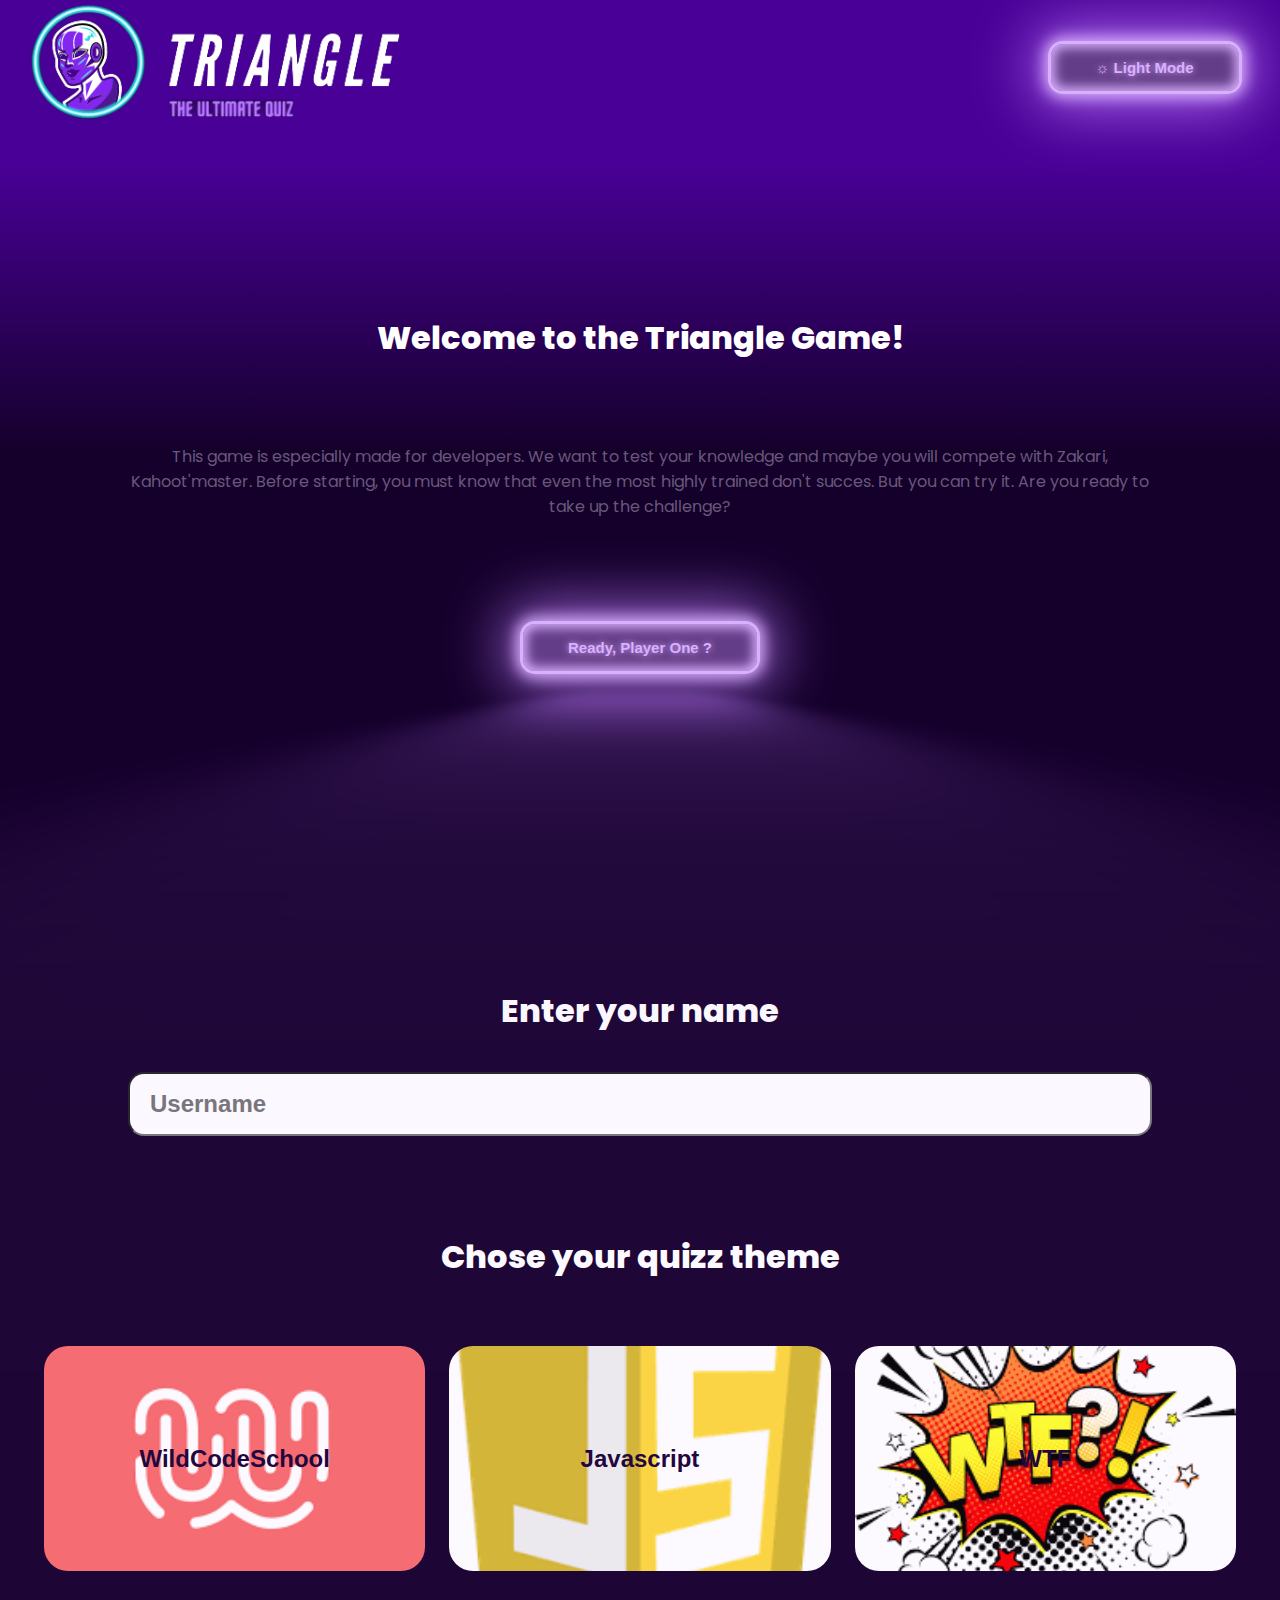
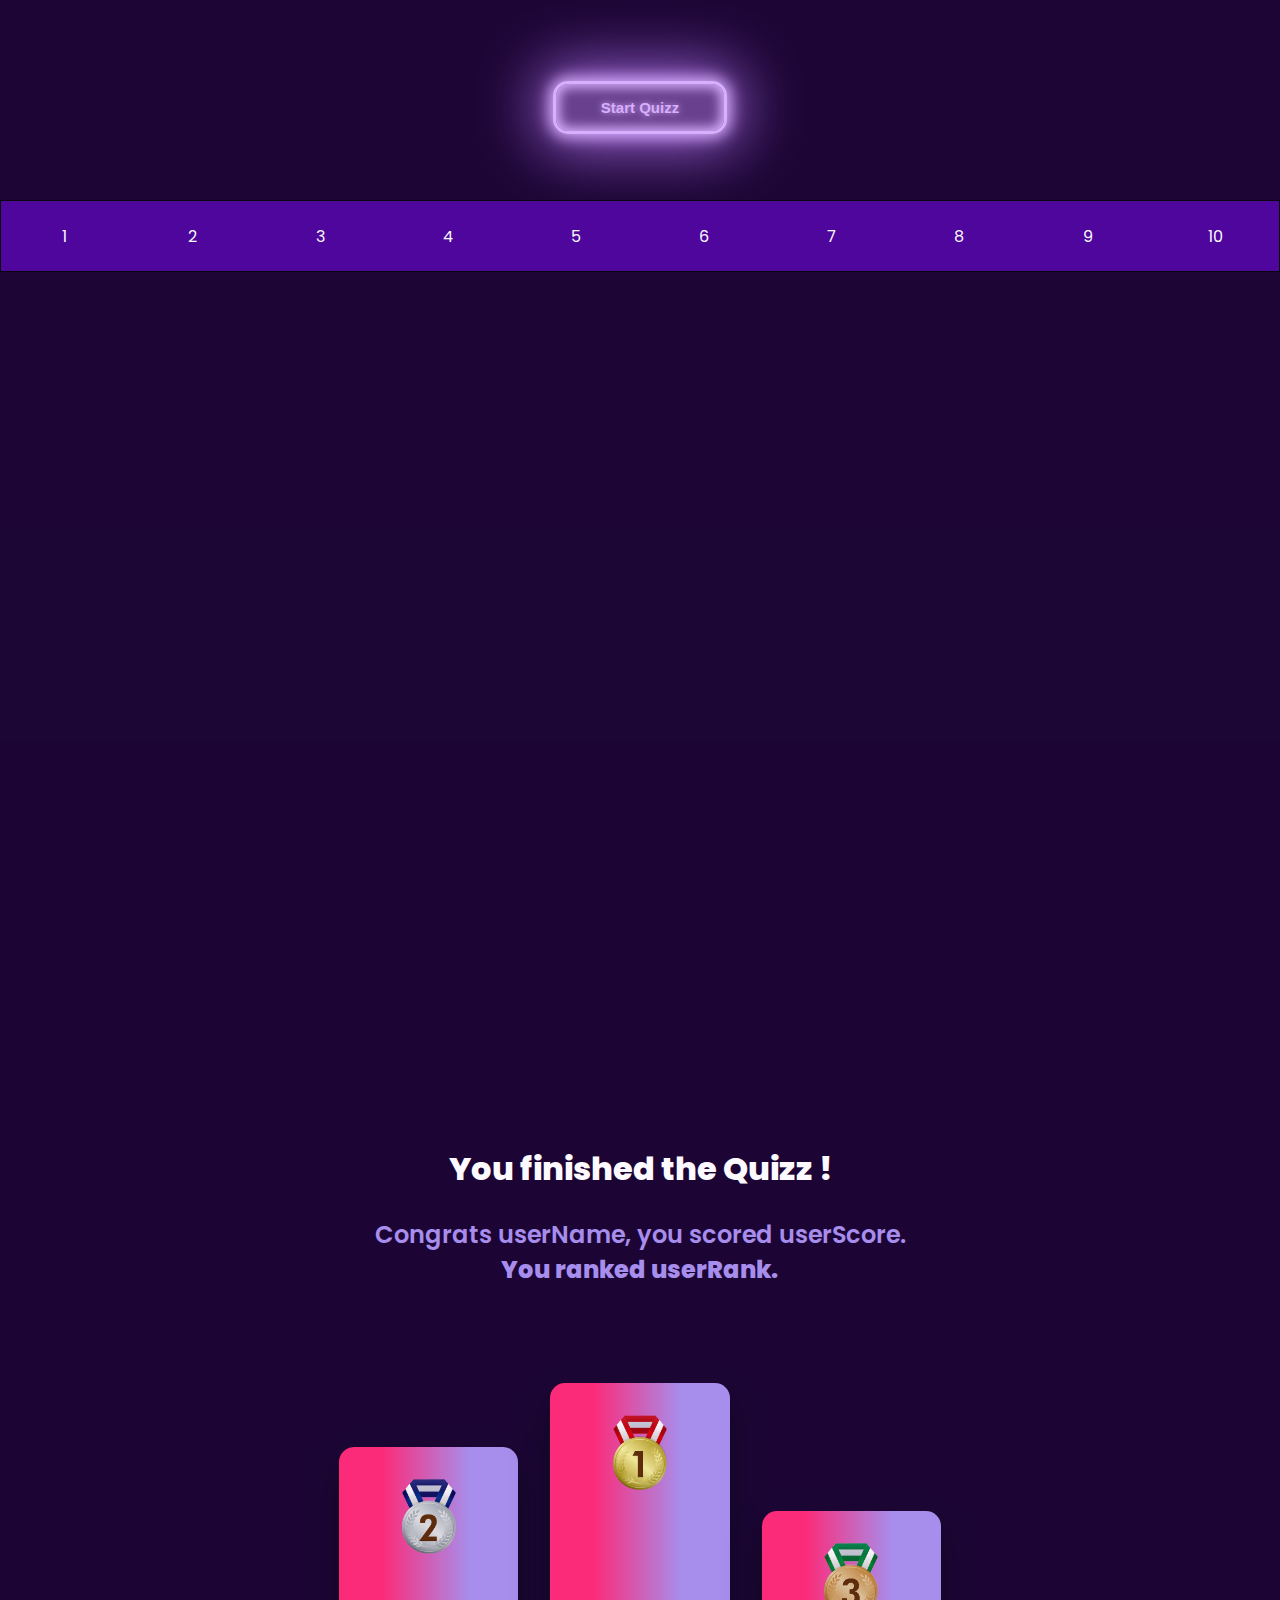
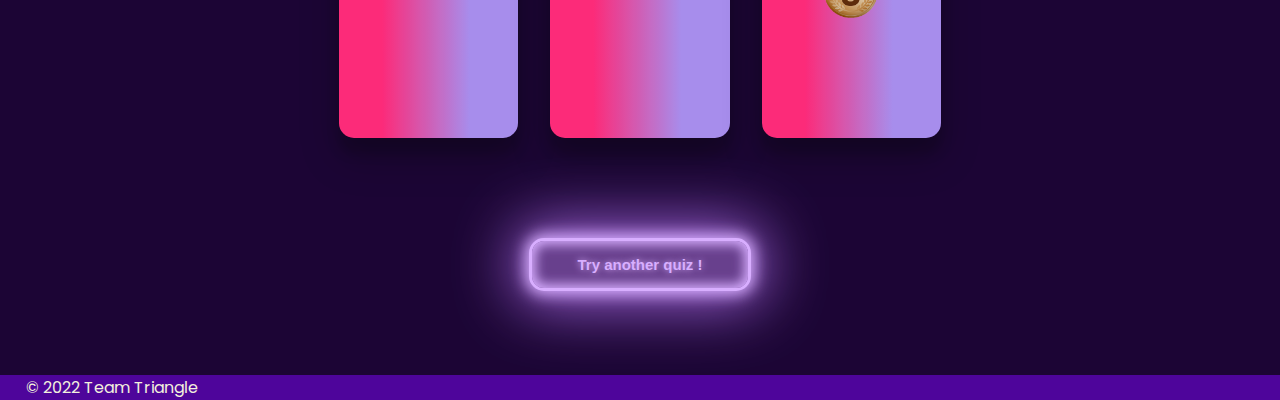
==== index.html @ a8088946 "Merge branch 'main' into PaulS" ====
<!DOCTYPE html>
<html lang="fr">

  <head>
    <meta charset="UTF-8" />
    <meta http-equiv="X-UA-Compatible" content="IE=edge" />
    <meta name="viewport" content="width=device-width, initial-scale=1.0" />
    <title>WCS Quiz</title>
    <link rel="stylesheet" href="styles.css" />
    <link rel="preconnect" href="https://fonts.googleapis.com" />
    <link rel="preconnect" href="https://fonts.gstatic.com" crossorigin />
    <link
      href="https://fonts.googleapis.com/css2?family=Poppins:ital,wght@0,100;0,200;0,300;0,400;0,500;0,600;0,700;0,800;0,900;1,100;1,200;1,300;1,400;1,500;1,600;1,700;1,800;1,900&display=swap"
      rel="stylesheet"
    />
  </head>

  <body>
    <div class="mainPage">
        <div class="homeFlexContainer">
            <nav> 
                <div id="logo">
                    <img src="assets/logo-triangle-mini.png" id="logoSmall" alt="logo"/>
                    <img src="assets/logo-triangle.png" id="logoBig" alt="logo"/>
                </div>
                <button class="neonButton" onclick="themeSwitch()">☼ Light Mode</button>
                  <!-- ☾ Dark Mode -->
                 <!-- <ul>
                     <li>☾</li>
                     <li>☼</li>
                 </ul> -->
            </nav>
            <div id="welcome">
                <h1>Welcome to the Triangle Game!</h1>
                <p>This game is especially made for developers. We want to test your knowledge and maybe you will compete with Zakari, Kahoot'master. Before starting, you must know that even the most highly trained don't succes. But you can try it. Are you ready to take up the challenge?</p>
                <button class="neonButton" id="btnGlow" onclick="slideUp('.namePage')"> <span class="text">Ready, Player One ?</span>
                </button>
                <!-- <a href="#namePage" class="primary-button">Yes, I am ready</a> -->
                <!-- <button></button> -->
            </div>
        </div>
    </div>
    
      <div class="namePage hid-box" id="namePage">

          <div class="nameFlexContainer">
            <form name="myForm" action="/script.js" method="post">
                <label for="username" >Enter your name </label> <br>
                <input name="name" id="username" placeholder="Username"> <br>
            </form>
            <div>
              <h1>Chose your quizz theme</h1>
              <div class="selectQuizz">
                  <button class="quizzTheme firstQuizz">WildCodeSchool</button>
                  <button class="quizzTheme secondQuizz">Javascript</button>
                  <button class="quizzTheme thirdQuizz">WTF</button>
              </div>
            </div>
            <button class="neonButton launchQuizz" type="submit" onclick="startGame()">Start Quizz</button>
        </div>
    </div>

    <div class="quizPage hid-box">
        <div class="quizFlexContainer">
            <ul class="questionTokens">
                <li id="question1">1</li>
                <li id="question2">2</li>
                <li id="question3">3</li>
                <li id="question4">4</li>
                <li id="question5">5</li>
                <li id="question6">6</li>
                <li id="question7">7</li>
                <li id="question8">8</li>
                <li id="question9">9</li>
                <li id="question10">10</li>
            </ul>
            <div class="testContainer">
              <div class="quizz"></div>
              <!-- <button class="neonButton" id="displayResults" type="submit" onclick="slideUp('.resultsPage')">See Results</button> -->
            </div>
          </div>
    </div>

    <div class="resultsPage hid-box">
      <h1>You finished the Quizz !</h1>
      <p id="congrats">Congrats userName, you scored userScore.</p>
      <p id = "rank">You ranked userRank.</p>
      <div class="resultsFlexContainer">
        
        
        <article class="firstUser">
          <img
            class="avatar"
            src="./assets/goldenMedal.png"
            alt="Golden Medal"
          />
        <div>
          
          <p id="firstUserName"></p>
          <p id="firstUserScore"></p>
        </div>
        </article>

        <article class="secondUser">
          <img
            class="avatar"
            src="./assets/silverMedal.png"
            alt="Silver Medal"
          />
          <div>
          <p id="secondUserName"></p>
          <p id="secondUserScore"></p>
        </div>
        </article>

        <article class="thirdUser">
          <img
            class="avatar"
            src="./assets/bronzeMedal.png"
            alt="Bronze Medal"
          />
        <div>
          <p id="thirdUserName"></p>
          <p id="thirdUserScore"></p>
        </div>
        </article>
      </div>
      <button class="neonButton" id="quizzReturn" type="submit" onClick="window.location.reload()">Try another quiz !</button>
      <!-- <a href="#namePage" 
      type="button"
      class="neonButton">
      "Try another quiz !"</a> -->
      <footer id="footer">
        <p>© 2022 Team Triangle</p>
      </footer> 
    </div>

    

    <script src="script.js"></script>
  </body>
</html>
---- styles.css ----
/* Mini CSS Reset */
* {
    margin: 0;
    padding: 0;
    box-sizing: border-box;
  }

:root {
  /* Brand Colors */
  --primary-color:#FF2773;
  --primary-light: #FF4D95;
  --secondary-color: #2B1E70;
  --secondary-light: #252D9B;

  /* Text Colors */
  --text-primary: #190134;
  --text-secondary: #685879;
  --text-tertiary: #B3ABBC;
  --text-light: #FFFFFF;
  --text-link: #252D9B;

  /* UI Colors */
  --info: #2B1E70;
  --success: #5CC689;
  --warning: #EE7D52;
  --error: #FF2773;

  /* Background Colors*/
  --primary-background:#15002c;
  --secondary-background: #490097;
  /* --dark-background:#2B1E70; */
  /* --light-primary-background:;
  --light-secondary-background:;*/
  --dark-primary-background:rgb(48, 54, 61);
  --dark-secondary-background: rgb(13, 17, 23);

  /* Font Family */
  --font-family: 'Poppins', sans-serif;

  /* Font-Size */
  --XL : 2rem;
  --L: 1.5rem;
  --M: 1.25;
  --S: 1rem;
  --XS: 0.75rem;

  /* Font-Weight */
  --black : 900;
  --extra-bold : 800;
  --bold: 700;
  --semi-bold:600;
  --regular:400;

  /* border-radius */
  --radius-L: 2rem;
  --radius-M:1.5rem;
  --radius-S:1rem;

  /* Shadows */
  --level-1 : box-shadow: 0px 2px 10px 0px #1901341F;
  --level-2 : 0px 4px 10px 0px #19013429;
}

body {
  font-family: var(--font-family);
  /* overflow:hidden; */
}

h1 {
  font-size: var(--XL);
  font-weight: var(--extra-bold);
  color:var(--text-light)

}

h2 {
  font-size: var(--L);
  font-weight: var(--extra-bold);
  color:var(--text-light)

}

h3 {
  font-size: var(--M);
  font-weight: var(--bold);
  color:var(--text-light)

}

h4 {
  font-size: var(--S);
  font-weight: var(--bold);
  color:var(--text-light)

}

h5 {
  font-size: var(--X);
  font-weight: var(--bold);
  color:var(--text-light)

}

h6 {
  font-size: var(--XS);
  font-weight: var(--semi-bold);
  color:var(--text-light)

}

p {
  font-size: var(--S);
  font-weight: var(--regular);
  color:var(--text-secondary)

}

a {
  font-size: var(--S);
  font-weight: var(--regular);
  text-decoration: initial;
  color:var(--text-link)
}

.mainPage {
  background-color: #5600b5;
  background-image: linear-gradient(180deg, #490097 18%, #15002c 50%);
  /* background-image: linear-gradient(180deg, #5600b5 18%, #15002c 50%); */
  width: auto;
}

button, .primary-button{
  border-radius: var(--radius-L);
  background-color: var(--primary-color);
  font-size: var(--S);
  font-weight:var(--bold);
  padding:8px;
  color:var(--text-light);
  border:none;
  cursor:pointer;
  margin: auto;
  text-align: center;
}
/* PARTIE MARIE BUTTON START */

/* From cssbuttons.io by @adamgiebl */
/* From cssbuttons.io */
 .neonButton {
  --glow-color: rgb(217, 176, 255);
  --glow-spread-color: rgba(191, 123, 255, 0.781);
  --enhanced-glow-color: rgb(231, 206, 255);
  --btn-color: rgb(100, 61, 136);
  border: .25em solid var(--glow-color);
  padding: 1em 3em;
  color: var(--glow-color);
  font-size: 15px;
  font-weight: bold;
  background-color: var(--btn-color);
  border-radius: 1em;
  outline: none;
  box-shadow: 0 0 1em .25em var(--glow-color),
         0 0 4em 1em var(--glow-spread-color),
         inset 0 0 .75em .25em var(--glow-color);
  text-shadow: 0 0 .5em var(--glow-color);
  position: relative;
  transition: all 0.3s;
 }

 .neonButton:disabled {
  --glow-color: rgba(217, 176, 255, 0.26);
  --glow-spread-color: rgba(191, 123, 255, 0.226);
  --enhanced-glow-color: rgba(231, 206, 255, 0.082);
  --btn-color: rgba(100, 61, 136, 0.253);
  /* border: .25em solid var(--glow-color); */
  padding: 1em 3em;
  color: var(--glow-color);
  font-size: 15px;
  font-weight: bold;
  /* background-color: var(--btn-color); */
  border-radius: 1em;
  outline: none;
  box-shadow: 0 0 1em .25em var(--glow-color),
         0 0 4em 1em var(--glow-spread-color),
         inset 0 0 .75em .25em var(--glow-color);
  text-shadow: 0 0 .5em var(--glow-color);
  position: relative;
  transition: all 0.3s;
 }
 
#btnGlow::after {
  pointer-events: none;
  content: "";
  position: absolute;
  top: 120%;
  left: 0;
  height: 100%;
  width: 100%;
  background-color: var(--glow-spread-color);
  filter: blur(2em);
  opacity: .7;
  transform: perspective(1.5em) rotateX(35deg) scale(1, .6);
 }
 
 .neonButton:hover {
  color: var(--btn-color);
  background-color: var(--glow-color);
  box-shadow: 0 0 1em .25em var(--glow-color),
         0 0 4em 2em var(--glow-spread-color),
         inset 0 0 .75em .25em var(--glow-color);
 }
 
 #btnTest:active {
  box-shadow: 0 0 0.6em .25em var(--glow-color),
         0 0 2.5em 2em var(--glow-spread-color),
         inset 0 0 .5em .25em var(--glow-color);
 }


.secondary-button{
  border-radius: var(--radius-L);
  background-color: var(--secondary-color);
  font-size: var(--S);
  font-weight:var(--bold);
  padding:8px;
  color:var(--text-light);
  border:none;
}

.secondary-button:hover {
  border-radius: var(--radius-L);
  background-color: var(--secondary-light);
  font-size: var(--S);
  font-weight:var(--bold);
  padding:8px;
  color:var(--text-light);
  border:none;
}

.cards{
  box-shadow:var(--level-2)
}

/*/////////////////////
//SECTION 0 : GLOBAL //
/////////////////////*/
.homeFlexContainer,
.nameFlexContainer,
.themeFlexContainer,
.quizFlexContainer {
  display: flex;
  min-height:100vh;
}
.hid-box {
  top: 100%;
  position: relative;
  transition: all .3s ease-out;
  height: 100vh;
  width:100%
}
.hid-box-hover {
top: 0;
position: absolute;
transition: all .3s ease-out;
height: 100vh;
width:100%
}

/*//////////////////
//SECTION 1 : HOME//
//////////////////*/
#logoSmall {
  display:inline;
}
#logoBig {
  display:none;
}
.homeFlexContainer {
  flex-direction: column;
}
#logo img {
  /* height: 10vh; */
  /* margin: 3%;
  padding: 2%; */
  background-image: transparent;
  width: 100%;
}
nav {
  /* background-color: var(--dark-background); */
  display: flex;
  justify-content: space-between;
  align-items: center;
  height: 15vh;
  /* overflow:hidden; */
  /* background-color: var(--background_test41); */
}
nav>button {
  margin-right: 3% ;
}
#welcome {
  display: flex;
  flex-direction: column;
  justify-content: center;
  margin: 10vw;
  text-align: center;
}
#welcome h1 {
  padding: 5%;
}
#welcome p {
 margin: 3% 0 10% 0;
}
#welcome a {
  text-decoration: none;
  width: 60%;
}

/*////////////////////////////
//SECTION 2 : QUIZ SELECTOR //
////////////////////////////*/
.nameFlexContainer {
  display: flex;
  flex-direction: column;
  /* background-color: var(--primary-background); */
  justify-content: center;
  text-align: center;
  font: var(--extra-bold);
  color: var(--info);
  line-height: 10vh;
  font-family: var(--font-family);
  background-color:var(--primary-background);
}
.themeFlexContainer {
  display: flex;
  flex-direction: column;
  /* background-color: var(--primary-background); */
  justify-content: center;
  text-align: center;
  font: var(--extra-bold);
  color: var(--info);
  line-height: 10vh;
  font-family: var(--font-family);
  background-color:var(--primary-background);
}

form {
  width : 80%;
  font-size: var(--XL);
  color: var(--text-primary);
  margin: auto; 
  font-family: var(--font-family);
}
label {
  font-size: var(--XL);
  font-weight: var(--extra-bold);
  color:var(--text-light)
}

#username {
    height: 5vh;
    width: 100%;
    border-radius: var(--radius-S);
    height: 4rem;
    padding: 20px;
    font-size:var(--L);
    font-weight: var(--extra-bold);
}


.quizzTheme {
  width: 80%;
  text-align: center;
  height: 10vh;
  margin-bottom: 5vh;
  border-radius: var(--radius-M);
  background-size: cover;
  background-position: center;
  font-size: var(--L);
  color: var(--text-primary);
}
.selected {
  border: rgb(0, 247, 255) 10px solid;  /*REMPLACER PAR VAR*/
}



#nameButton {
  width: 70%;
  height: 6vh; 
  box-shadow: var(--level-2);
  margin: 4vh auto;
}
.quizzTheme:nth-child(1) {
  background-image: url("/assets/logoquizz1.png");
}
.quizzTheme:nth-child(2) {
  background-image: url("/assets/logoquizz2.png");
}
.quizzTheme:nth-child(3) {
  background-image: url("/assets/logoquizz3.png");
}

/*///////////////////
//SECTION 3 : QUIZ //
///////////////////*/
.quizFlexContainer {
  background-color: var(--primary-background);
}
.quizFlexContainer h1 {
  font-size: clamp(1.25rem, 3vw, 2rem);
  color: var(--text-light);
  text-align: center;
}
.questionTitle {
  height:10vh;
  margin:auto 2vh;
}
.questionTokens {
  display:flex;
  flex-direction:column;
  justify-content: space-around;
  list-style:none;
  width:10vw;
  border: 1px solid black;
  background-color: var(---secondary-light);
}
.questionTokens li {
  width: 100%;
  height: 100%;
  display:flex;
  align-items:center;
  justify-content:center;
  margin: auto;
  color: var(--text-light);
  background-color:var(--secondary-background);
}
li.activeToken {
  background-color: var(--text-light);
  color: var(--text-primary);
}
li.successToken {
  background-color: var(--success);
  color: var(--text-primary);
}
li.wrongToken {
  background-color: var(--error);
  color: var(--text-primary);
}
.testContainer {
  /* height: 75vh; */
  display:flex;
  flex-direction: column;
  width: -webkit-fill-available;
  margin:5%;
}
.quizFlexContainer .neonButton {
  height:10vh;
  margin:auto;
} 
.quizz {
  display: flex;
  width: 100%;
  flex-direction: column; 
  /* align-items: center; */
  justify-content: center;
  margin: 30px auto;
}
.card {
  height: 88vh;
  display: flex;
  flex-direction: column;
  justify-content: center;
  align-items: center;
  /* margin-top:10%; */
}
.answer-container {
  width: 100%;
  display: flex;
  flex-direction: column;
  margin:auto;
  justify-content: space-between;
  align-items: center;
}
button.cardButton {
  height: 10vh;
  /* background-color: var(--primary-background); */
  box-shadow: var(--level-2);
  color:var(--cardglow-color);
  border-radius: var(--radius-M);
  width: 80%;
  margin: 1vh auto;
  /* background-color: var(--text-light); */
}
.cardButton {
  height: 20vh;
  margin: 1vh;
  border-radius: var(--radius-M);
  --cardglow-color: rgb(0, 247, 255);
  --cardglow-spread-color: var(--primary-background);
  --cardenhanced-glow-color: rgb(255, 255, 255);
  --cardbtn-color: var(--primary-background);
  border: .25em solid var(--cardglow-color);
  padding: 1em 3em;
  color: var(--cardglow-color);
  font-size: 15px;
  font-weight: bold;
  background-color: var(--cardbtn-color);
  border-radius: 1em;
  outline: none;
  /* box-shadow: 0 0 1em .25em var(--cardglow-color),
         0 0 4em 1em var(--cardglow-spread-color), 
         inset 0 0 .75em .25em var(--cardglow-color); */
  /* text-shadow: 0 0 .5em var(--cardglow-color); */
  position: relative;
  transition: all 0.3s;
 }
 .cardButton:hover {
  color: var(--cardbtn-color);
  background-color: var(--cardglow-color);
  box-shadow: 0 0 1em .25em var(--cardglow-color),
         0 0 4em 2em var(--cardglow-spread-color),
         inset 0 0 .75em .25em var(--cardglow-color);
 }



/*///////////////////////
//SECTION 4 : RESULTS //
//////////////////////*/

.resultsPage{
  min-height:100vh;
}
.resultsPage{
  display: flex;
  flex-direction: column;
  background-color: var(--primary-background);
}
.resultsPage h1{
  text-align: center;
  margin-top:5vh;
}
.resultsPage p{
  text-align: center;
  color: var(--text-secondary)
}
.resultsFlexContainer{
  display: flex;
  flex-direction: column;
  margin-top: 5rem;
}

#congrats{
  color: rgba(166,142,235,1);
  padding-top: 1.5rem;
  font-weight: 600;
  font-size: 1.5rem;
}

#rank{
  color: rgba(166,142,235,1);
  font-weight: 800;
  font-size: 1.5rem;
}

.resultsFlexContainer article{
  background: rgb(255,39,115);
  background: linear-gradient(90deg, rgba(255,39,115,1) 24%, rgba(166,142,235,1) 73%);
  display: flex;
  flex-direction: row;
  justify-content: space-evenly;
  align-items: center;
  margin: 1vw 10vw;
  border-radius: 15px;
  box-shadow: rgba(0, 0, 0, 0.3) 0px 19px 38px, rgba(0, 0, 0, 0.22) 0px 15px 12px;
}
.resultsFlexContainer article div {
  margin: 0.5rem;
}
.resultsFlexContainer article p {
  color: var(--text-primary);
  font-weight: 900;
  font-size: 2rem;
  margin: 0.5rem;
}

.avatar {
  width: 10%;
  padding-top: 0;
}

footer {
  background-color: var(--secondary-background);
}
#footer p {
  text-align:left;
  align-items: left;
  margin: auto auto auto 2%;
  color: beige;
} 

/*/////////////////////////////
//SECTION  : DESKTOP VERSION //
/////////////////////////////*/
@media screen and (min-width:769px) {
  #logo img {
    height: 15vh;
    /* width: 80vw; */
    margin:auto;
  }
  .questionTokens {
    display:flex;
    flex-direction:row;
    width:100vw;
    height:8vh;
  }  
  .quizFlexContainer {
    display: flex;
    flex-direction: column;
  }
  .answer-container {
    width: 90%;
    height:80%;
    margin: auto;
    display: grid;
    grid-template-columns: repeat(2,1fr);
    justify-content: space-between;
  }
  .quizz {
    margin: auto;
  }
  .card {
    width: 100%;
    height: 75vh;
  }
  /* button.button-card {
    height: 25vh;
  } */
  button.cardButton {
    height: 25vh;
  }
  .resultsFlexContainer {
    flex-direction: row;
    align-items: flex-end;
    justify-content: center;
    margin-left: 15vw;
    margin-right: 15vw;
  }
  .resultsFlexContainer article {
    background-color: #a68eeb;
    margin: 1rem 1rem 1rem 1rem;
    display: flex;
    flex-direction: column;
    align-content: flex-start;
    width: 20%;
  }
  article.firstUser{
    
    order: 2 ;
    padding-bottom: 14rem;
  }
  article.secondUser{
    
    order: 1 ;
    padding-bottom: 10rem;
  }
  article.thirdUser{
    
    order: 3 ;
    padding-bottom: 6rem ;
  }

  .avatar {
    width: 30%;
    padding-top: 2rem;
  }

  .selectQuizz {
    display: flex;
    flex-direction: row;
    justify-content: space-between;
    padding: 2rem;
  }
  button.quizzTheme {
    height: 25vh;
    width: 80%;
    margin: 1%;
  }
  #logo img {
    /* height: 10vh; */
    /* margin: 3%;
    padding: 2%; */
    background-image: transparent;
    width: initial;
  }
  #logoSmall {
    display:none;
  }
  #logoBig {
    display:inline;
  }
}
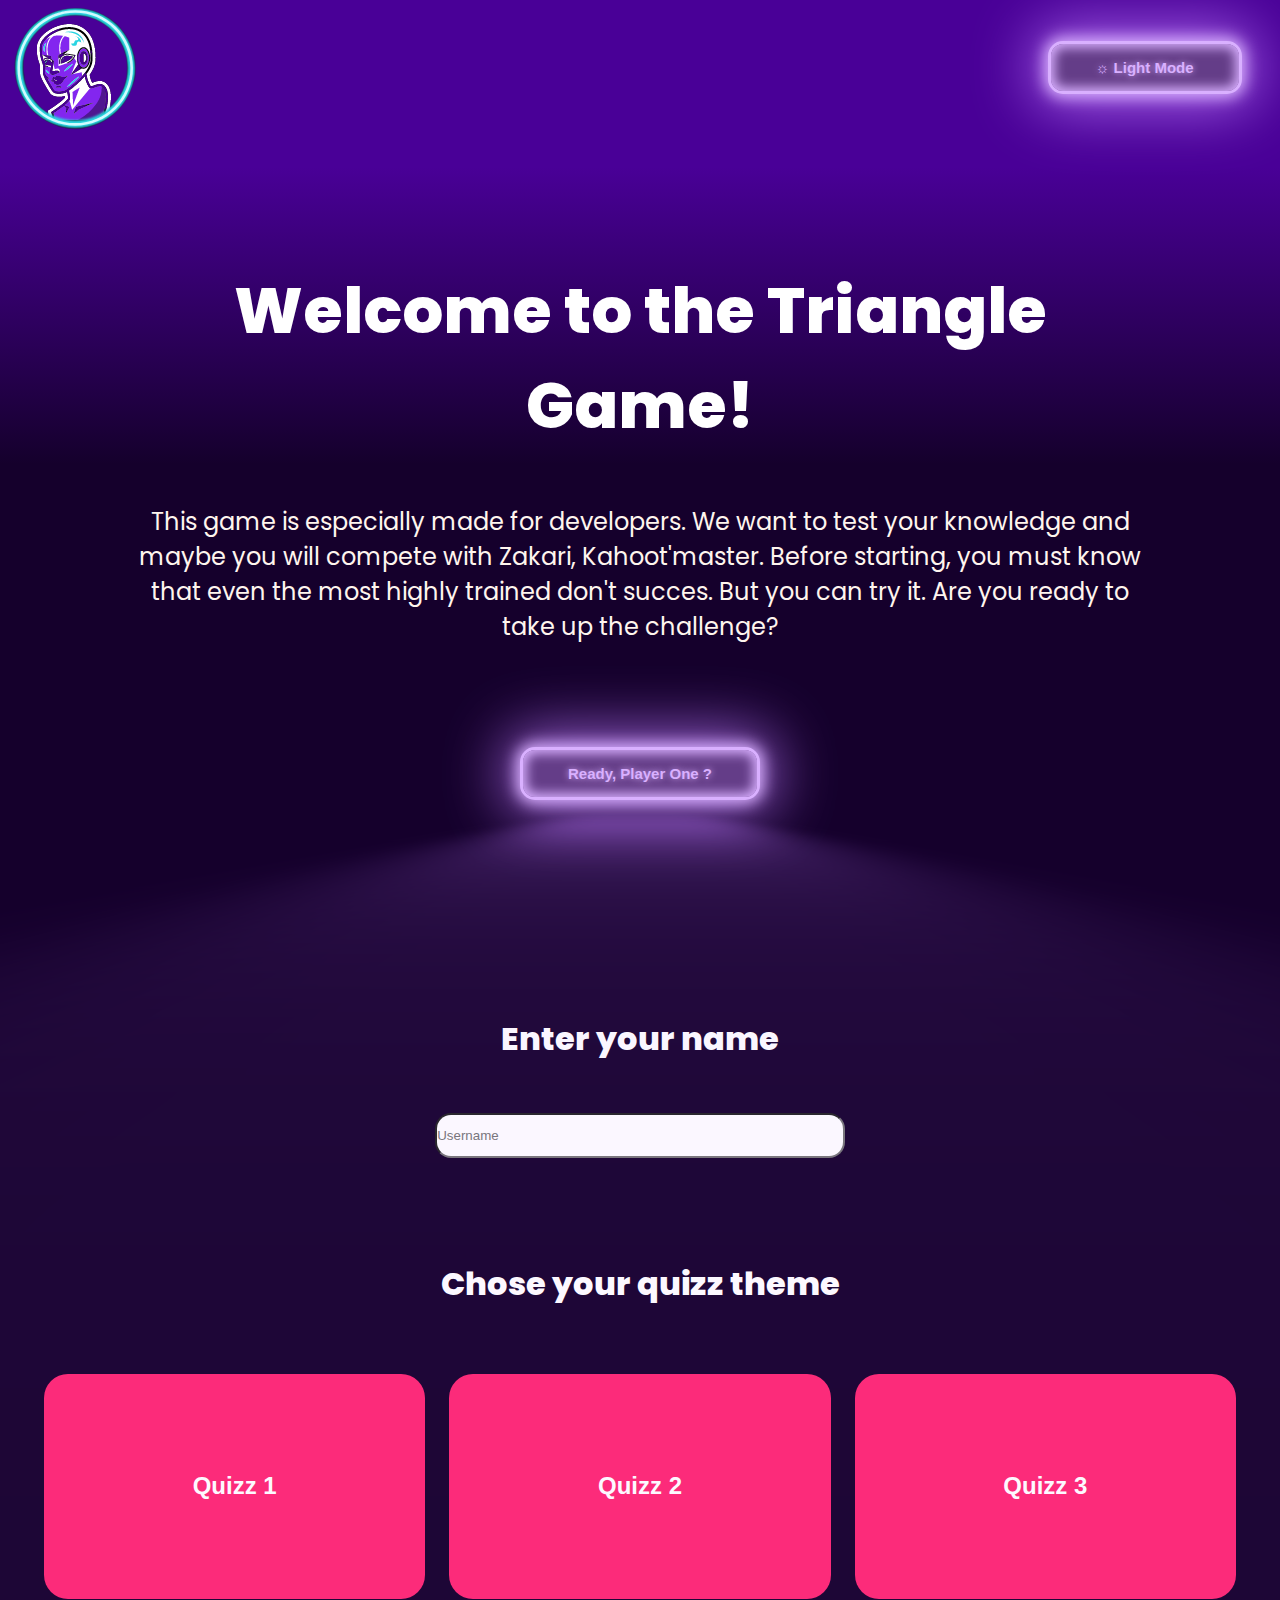
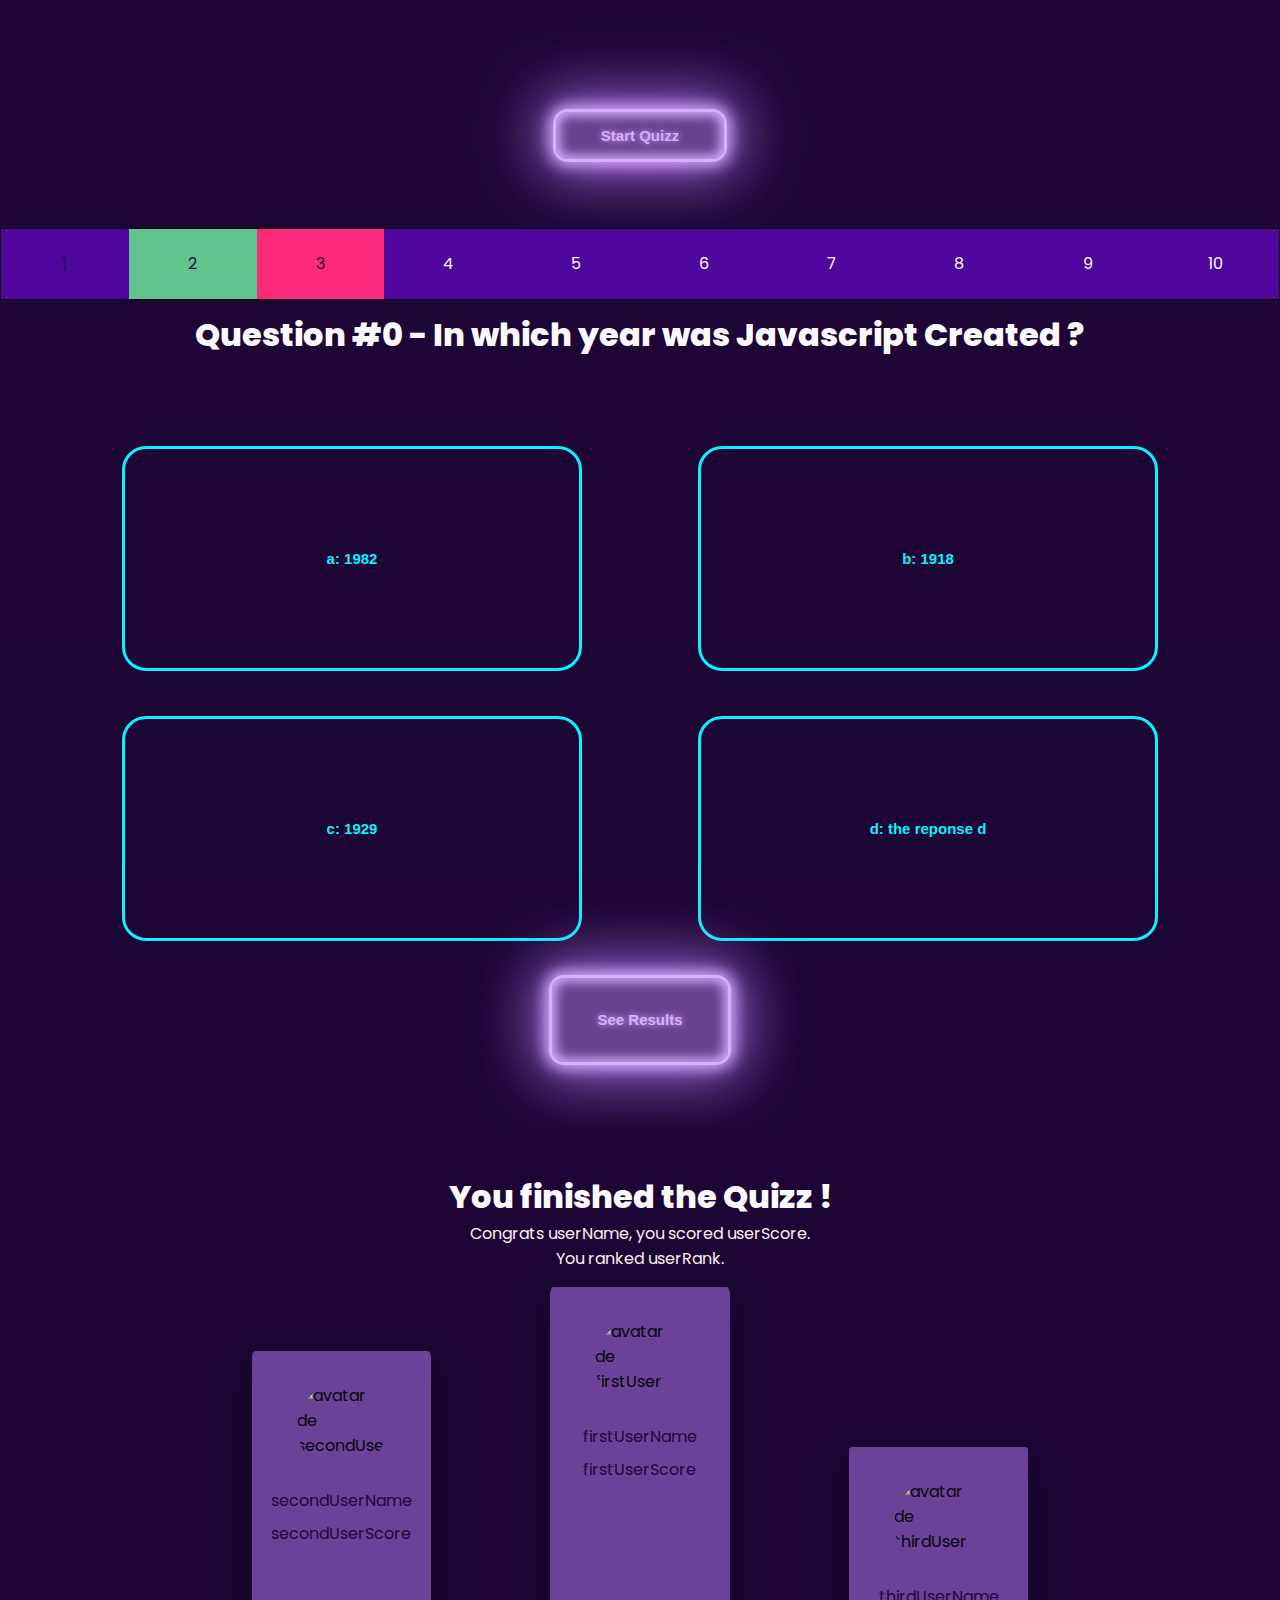
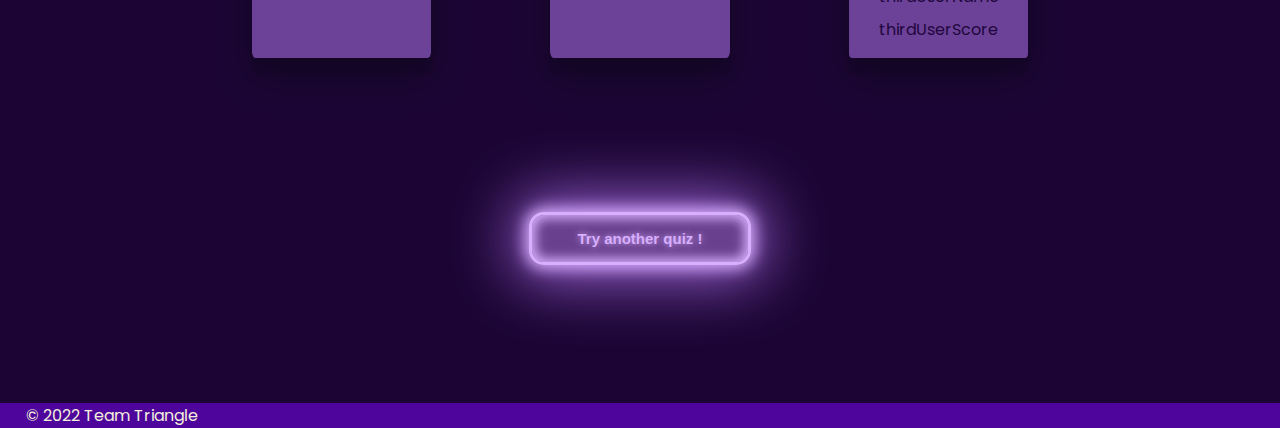
==== commit 9b67d4b2: "Function switch light and dark mode in script.js" ====
--- a/index.html
+++ b/index.html
@@ -20,112 +20,109 @@
         <div class="homeFlexContainer">
             <nav> 
                 <div id="logo">
-                    <img src="assets/logo-triangle-mini.png" id="logoSmall" alt="logo"/>
-                    <img src="assets/logo-triangle.png" id="logoBig" alt="logo"/>
+                    <img src="assets/logo-triangle-mini.png" alt="logo"/>
                 </div>
-                <button class="neonButton" onclick="themeSwitch()">☼ Light Mode</button>
-                  <!-- ☾ Dark Mode -->
-                 <!-- <ul>
-                     <li>☾</li>
-                     <li>☼</li>
-                 </ul> -->
+                <button class="neonButton switch" onclick="themeSwitch()">☼ Light Mode</button>
             </nav>
             <div id="welcome">
-                <h1>Welcome to the Triangle Game!</h1>
-                <p>This game is especially made for developers. We want to test your knowledge and maybe you will compete with Zakari, Kahoot'master. Before starting, you must know that even the most highly trained don't succes. But you can try it. Are you ready to take up the challenge?</p>
-                <button class="neonButton" id="btnGlow" onclick="slideUp('.namePage')"> <span class="text">Ready, Player One ?</span>
+                <h1 class="text">Welcome to the Triangle Game!</h1>
+                <p class="text">This game is especially made for developers. We want to test your knowledge and maybe you will compete with Zakari, Kahoot'master. Before starting, you must know that even the most highly trained don't succes. But you can try it. Are you ready to take up the challenge?</p>
+                <button class="neonButton" id="btnGlow" onclick="slideUp('.namePage')"> <span>Ready, Player One ?</span>
                 </button>
                 <!-- <a href="#namePage" class="primary-button">Yes, I am ready</a> -->
                 <!-- <button></button> -->
             </div>
         </div>
     </div>
-    
-      <div class="namePage hid-box" id="namePage">
 
-          <div class="nameFlexContainer">
-            <form name="myForm" action="/script.js" method="post">
-                <label for="username" >Enter your name </label> <br>
+    <div class="namePage hid-box lightMode" id="namePage">
+        <div class="nameFlexContainer">
+            <form action="/script.js" method="post">
+                <label for="username">Enter your name </label> <br>
                 <input name="name" id="username" placeholder="Username"> <br>
             </form>
             <div>
-              <h1>Chose your quizz theme</h1>
+              <h1>Chose your quizz theme </h1>
               <div class="selectQuizz">
-                  <button class="quizzTheme firstQuizz">WildCodeSchool</button>
-                  <button class="quizzTheme secondQuizz">Javascript</button>
-                  <button class="quizzTheme thirdQuizz">WTF</button>
+                  <button class="quizzTheme">Quizz 1</button>
+                  <button class="quizzTheme">Quizz 2</button>
+                  <button class="quizzTheme">Quizz 3</button>
               </div>
             </div>
-            <button class="neonButton launchQuizz" type="submit" onclick="startGame()">Start Quizz</button>
+            <button class="neonButton" type="submit" onclick="slideUp('.quizPage')">Start Quizz</button>
         </div>
     </div>
 
-    <div class="quizPage hid-box">
+    <div class="quizPage hid-box lightMode">
+        <!-- insert with JS H1 title and the question -->
         <div class="quizFlexContainer">
             <ul class="questionTokens">
-                <li id="question1">1</li>
-                <li id="question2">2</li>
-                <li id="question3">3</li>
-                <li id="question4">4</li>
-                <li id="question5">5</li>
-                <li id="question6">6</li>
-                <li id="question7">7</li>
-                <li id="question8">8</li>
-                <li id="question9">9</li>
-                <li id="question10">10</li>
+                <li id="firstQuestion" class="activeToken">1</li>
+                <li id="secondQuestion" class="successToken">2</li>
+                <li id="thirdQuestion" class="wrongToken">3</li>
+                <li id="fourthQuestion">4</li>
+                <li id="fifthQuestion">5</li>
+                <li id="sixthQuestion">6</li>
+                <li id="seventhQuestion">7</li>
+                <li id="eighthQuestion">8</li>
+                <li id="ninthQuestion">9</li>
+                <li id="tenthQuestion">10</li>
+                <!-- insert the navbar with question :fixed ?-->
+                <!-- in the nav bar we should create the questions: always the same number of questions html/css-->
             </ul>
             <div class="testContainer">
               <div class="quizz"></div>
-              <!-- <button class="neonButton" id="displayResults" type="submit" onclick="slideUp('.resultsPage')">See Results</button> -->
+              <button class="neonButton" id="quickFix" type="submit" onclick="slideUp('.resultsPage')">See Results</button>
+            <!-- insert all 4 answers in this div with a flex for mobile and grid for desktop? -->
             </div>
           </div>
     </div>
 
     <div class="resultsPage hid-box">
       <h1>You finished the Quizz !</h1>
-      <p id="congrats">Congrats userName, you scored userScore.</p>
-      <p id = "rank">You ranked userRank.</p>
+      <p>Congrats userName, you scored userScore.</p>
+      <p>You ranked userRank.</p>
       <div class="resultsFlexContainer">
         
         
         <article class="firstUser">
           <img
             class="avatar"
-            src="./assets/goldenMedal.png"
-            alt="Golden Medal"
+            src="https://picsum.photos/100/100"
+            alt="avatar de firstUser"
           />
         <div>
-          
-          <p id="firstUserName"></p>
-          <p id="firstUserScore"></p>
+          <p>firstUserName</p>
+          <p>firstUserScore</p>
         </div>
         </article>
 
         <article class="secondUser">
           <img
             class="avatar"
-            src="./assets/silverMedal.png"
-            alt="Silver Medal"
+            src="https://picsum.photos/100/100"
+            alt="avatar de secondUser"
           />
           <div>
-          <p id="secondUserName"></p>
-          <p id="secondUserScore"></p>
+          <p>secondUserName</p>
+          <p>secondUserScore</p>
         </div>
         </article>
 
         <article class="thirdUser">
           <img
             class="avatar"
-            src="./assets/bronzeMedal.png"
-            alt="Bronze Medal"
+            src="https://picsum.photos/100/100"
+            alt="avatar de thirdUser"
           />
+
         <div>
-          <p id="thirdUserName"></p>
-          <p id="thirdUserScore"></p>
+          <p>thirdUserName</p>
+          <p>thirdUserScore</p>
         </div>
         </article>
       </div>
-      <button class="neonButton" id="quizzReturn" type="submit" onClick="window.location.reload()">Try another quiz !</button>
+      <button class="neonButton" type="submit" onClick="window.location.reload()">Try another quiz !</button>
       <!-- <a href="#namePage" 
       type="button"
       class="neonButton">
@@ -135,7 +132,6 @@
       </footer> 
     </div>
 
-    
 
     <script src="script.js"></script>
   </body>
--- a/styles.css
+++ b/styles.css
@@ -14,7 +14,7 @@
 
   /* Text Colors */
   --text-primary: #190134;
-  --text-secondary: #685879;
+  --text-secondary: #fff5ee;
   --text-tertiary: #B3ABBC;
   --text-light: #FFFFFF;
   --text-link: #252D9B;
@@ -156,27 +156,6 @@
   font-size: 15px;
   font-weight: bold;
   background-color: var(--btn-color);
-  border-radius: 1em;
-  outline: none;
-  box-shadow: 0 0 1em .25em var(--glow-color),
-         0 0 4em 1em var(--glow-spread-color),
-         inset 0 0 .75em .25em var(--glow-color);
-  text-shadow: 0 0 .5em var(--glow-color);
-  position: relative;
-  transition: all 0.3s;
- }
-
- .neonButton:disabled {
-  --glow-color: rgba(217, 176, 255, 0.26);
-  --glow-spread-color: rgba(191, 123, 255, 0.226);
-  --enhanced-glow-color: rgba(231, 206, 255, 0.082);
-  --btn-color: rgba(100, 61, 136, 0.253);
-  /* border: .25em solid var(--glow-color); */
-  padding: 1em 3em;
-  color: var(--glow-color);
-  font-size: 15px;
-  font-weight: bold;
-  /* background-color: var(--btn-color); */
   border-radius: 1em;
   outline: none;
   box-shadow: 0 0 1em .25em var(--glow-color),
@@ -245,7 +224,6 @@
 /////////////////////*/
 .homeFlexContainer,
 .nameFlexContainer,
-.themeFlexContainer,
 .quizFlexContainer {
   display: flex;
   min-height:100vh;
@@ -258,43 +236,46 @@
   width:100%
 }
 .hid-box-hover {
-top: 0;
-position: absolute;
-transition: all .3s ease-out;
-height: 100vh;
-width:100%
+  top: 0;
+  position: absolute;
+  transition: all .3s ease-out;
+  height: 100vh;
+  width:100%
+}
+.lightMode {
+  background-image: linear-gradient(180deg, #967ab3 18%, #720edd 50%);
+}
+.textLightMode {
+  color: var(--text-primary);
 }
 
 /*//////////////////
 //SECTION 1 : HOME//
 //////////////////*/
-#logoSmall {
-  display:inline;
-}
-#logoBig {
-  display:none;
-}
 .homeFlexContainer {
   flex-direction: column;
 }
+#logo {
+  display: flex;
+  align-items: center;
+  justify-content: center;
+}
 #logo img {
-  /* height: 10vh; */
-  /* margin: 3%;
-  padding: 2%; */
+  max-height: 15vh;
   background-image: transparent;
-  width: 100%;
+  width: auto;
+  margin: 4px;
 }
 nav {
-  /* background-color: var(--dark-background); */
   display: flex;
   justify-content: space-between;
   align-items: center;
   height: 15vh;
   /* overflow:hidden; */
-  /* background-color: var(--background_test41); */
-}
-nav>button {
+}
+nav>.neonButton {
   margin-right: 3% ;
+  padding: 1em;
 }
 #welcome {
   display: flex;
@@ -304,19 +285,24 @@
   text-align: center;
 }
 #welcome h1 {
-  padding: 5%;
+  padding-bottom: 2%;
 }
 #welcome p {
  margin: 3% 0 10% 0;
-}
-#welcome a {
-  text-decoration: none;
-  width: 60%;
 }
 
 /*////////////////////////////
 //SECTION 2 : QUIZ SELECTOR //
 ////////////////////////////*/
+.namePage {
+  
+}
+.themeSelected {
+
+}
+.themeUnselected {
+
+}
 .nameFlexContainer {
   display: flex;
   flex-direction: column;
@@ -329,19 +315,6 @@
   font-family: var(--font-family);
   background-color:var(--primary-background);
 }
-.themeFlexContainer {
-  display: flex;
-  flex-direction: column;
-  /* background-color: var(--primary-background); */
-  justify-content: center;
-  text-align: center;
-  font: var(--extra-bold);
-  color: var(--info);
-  line-height: 10vh;
-  font-family: var(--font-family);
-  background-color:var(--primary-background);
-}
-
 form {
   width : 80%;
   font-size: var(--XL);
@@ -354,18 +327,11 @@
   font-weight: var(--extra-bold);
   color:var(--text-light)
 }
-
 #username {
-    height: 5vh;
-    width: 100%;
-    border-radius: var(--radius-S);
-    height: 4rem;
-    padding: 20px;
-    font-size:var(--L);
-    font-weight: var(--extra-bold);
-}
-
-
+  height: 5vh;
+  width: 40%;
+  border-radius: var(--radius-S);
+}
 .quizzTheme {
   width: 80%;
   text-align: center;
@@ -375,13 +341,7 @@
   background-size: cover;
   background-position: center;
   font-size: var(--L);
-  color: var(--text-primary);
-}
-.selected {
-  border: rgb(0, 247, 255) 10px solid;  /*REMPLACER PAR VAR*/
-}
-
-
+}
 
 #nameButton {
   width: 70%;
@@ -390,13 +350,13 @@
   margin: 4vh auto;
 }
 .quizzTheme:nth-child(1) {
-  background-image: url("/assets/logoquizz1.png");
+  background-image: url("https://picsum.photos/200");
 }
 .quizzTheme:nth-child(2) {
-  background-image: url("/assets/logoquizz2.png");
+  background-image: url("https://picsum.photos/300");
 }
 .quizzTheme:nth-child(3) {
-  background-image: url("/assets/logoquizz3.png");
+  background-image: url("https://picsum.photos/400");
 }
 
 /*///////////////////
@@ -434,7 +394,7 @@
   background-color:var(--secondary-background);
 }
 li.activeToken {
-  background-color: var(--text-light);
+  background-color: var(--secondary-background);
   color: var(--text-primary);
 }
 li.successToken {
@@ -449,10 +409,8 @@
   /* height: 75vh; */
   display:flex;
   flex-direction: column;
-  width: -webkit-fill-available;
-  margin:5%;
-}
-.quizFlexContainer .neonButton {
+}
+ #quickFix {
   height:10vh;
   margin:auto;
 } 
@@ -462,7 +420,6 @@
   flex-direction: column; 
   /* align-items: center; */
   justify-content: center;
-  margin: 30px auto;
 }
 .card {
   height: 88vh;
@@ -521,8 +478,6 @@
          inset 0 0 .75em .25em var(--cardglow-color);
  }
 
-
-
 /*///////////////////////
 //SECTION 4 : RESULTS //
 //////////////////////*/
@@ -546,31 +501,19 @@
 .resultsFlexContainer{
   display: flex;
   flex-direction: column;
-  margin-top: 5rem;
-}
-
-#congrats{
-  color: rgba(166,142,235,1);
-  padding-top: 1.5rem;
-  font-weight: 600;
-  font-size: 1.5rem;
-}
-
-#rank{
-  color: rgba(166,142,235,1);
-  font-weight: 800;
-  font-size: 1.5rem;
-}
-
+  /* height:90vh; */
+}
+.resultsPage a{
+
+}
 .resultsFlexContainer article{
-  background: rgb(255,39,115);
-  background: linear-gradient(90deg, rgba(255,39,115,1) 24%, rgba(166,142,235,1) 73%);
+  background-color: #673f92;
   display: flex;
   flex-direction: row;
-  justify-content: space-evenly;
+  justify-content: center;
   align-items: center;
   margin: 1vw 10vw;
-  border-radius: 15px;
+  border-radius: 2% ;
   box-shadow: rgba(0, 0, 0, 0.3) 0px 19px 38px, rgba(0, 0, 0, 0.22) 0px 15px 12px;
 }
 .resultsFlexContainer article div {
@@ -578,16 +521,13 @@
 }
 .resultsFlexContainer article p {
   color: var(--text-primary);
-  font-weight: 900;
-  font-size: 2rem;
   margin: 0.5rem;
 }
-
 .avatar {
-  width: 10%;
-  padding-top: 0;
-}
-
+  border-radius: 50%;
+  height: 7vw;
+  width: 7vw;
+}
 footer {
   background-color: var(--secondary-background);
 }
@@ -602,10 +542,14 @@
 //SECTION  : DESKTOP VERSION //
 /////////////////////////////*/
 @media screen and (min-width:769px) {
-  #logo img {
-    height: 15vh;
-    /* width: 80vw; */
-    margin:auto;
+  nav>.neonButton {
+    padding: 1em 3em;
+  }
+  #welcome h1 {
+    font-size: 4rem;
+  }
+  #welcome p {
+    font-size: 1.5rem;
   }
   .questionTokens {
     display:flex;
@@ -641,12 +585,12 @@
   .resultsFlexContainer {
     flex-direction: row;
     align-items: flex-end;
-    justify-content: center;
+    justify-content: space-around;
     margin-left: 15vw;
     margin-right: 15vw;
   }
   .resultsFlexContainer article {
-    background-color: #a68eeb;
+    background-color: #673f92;
     margin: 1rem 1rem 1rem 1rem;
     display: flex;
     flex-direction: column;
@@ -654,26 +598,20 @@
     width: 20%;
   }
   article.firstUser{
-    
     order: 2 ;
-    padding-bottom: 14rem;
+    padding-bottom: 10rem;
   }
   article.secondUser{
-    
     order: 1 ;
-    padding-bottom: 10rem;
+    padding-bottom: 6rem;
   }
   article.thirdUser{
-    
     order: 3 ;
-    padding-bottom: 6rem ;
-  }
-
+    padding-bottom: rem ;
+  }
   .avatar {
-    width: 30%;
-    padding-top: 2rem;
-  }
-
+    margin-top: 2rem;
+  }
   .selectQuizz {
     display: flex;
     flex-direction: row;
@@ -685,19 +623,4 @@
     width: 80%;
     margin: 1%;
   }
-  #logo img {
-    /* height: 10vh; */
-    /* margin: 3%;
-    padding: 2%; */
-    background-image: transparent;
-    width: initial;
-  }
-  #logoSmall {
-    display:none;
-  }
-  #logoBig {
-    display:inline;
-  }
-}
-
-
+}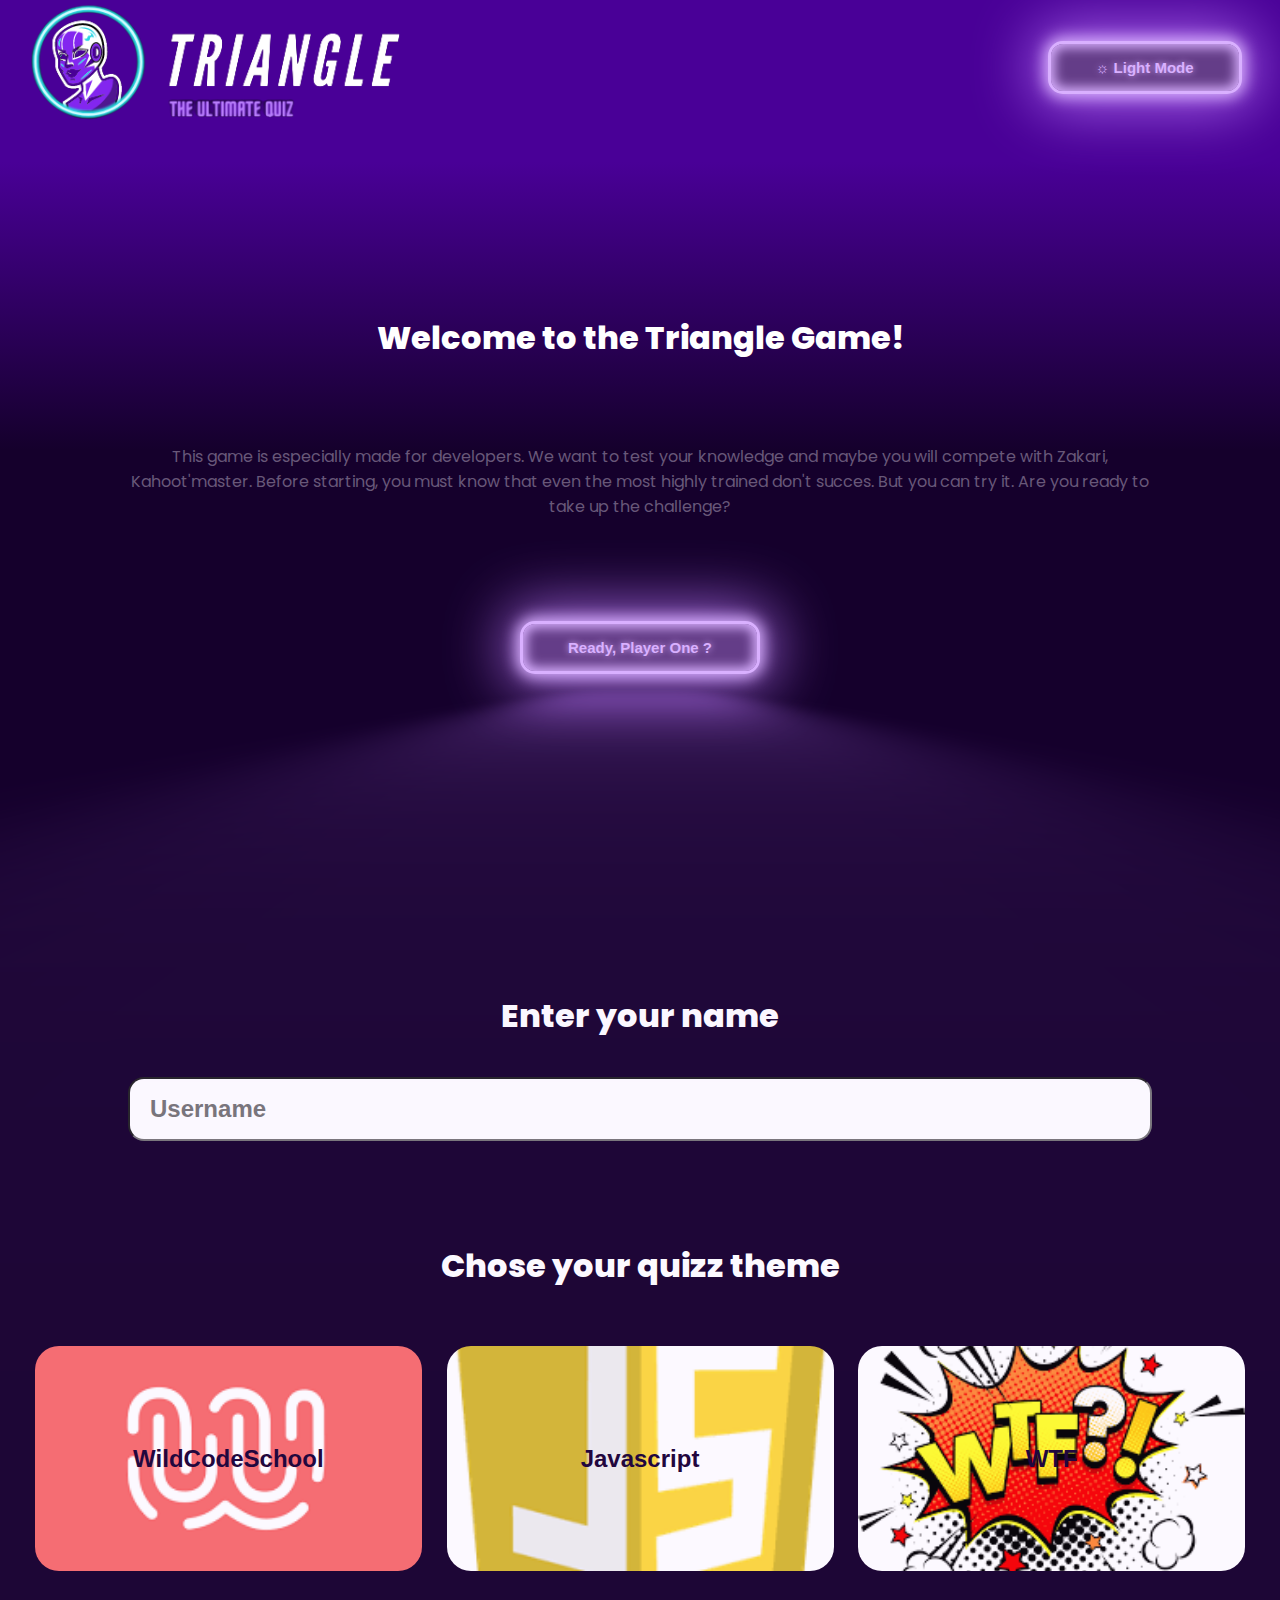
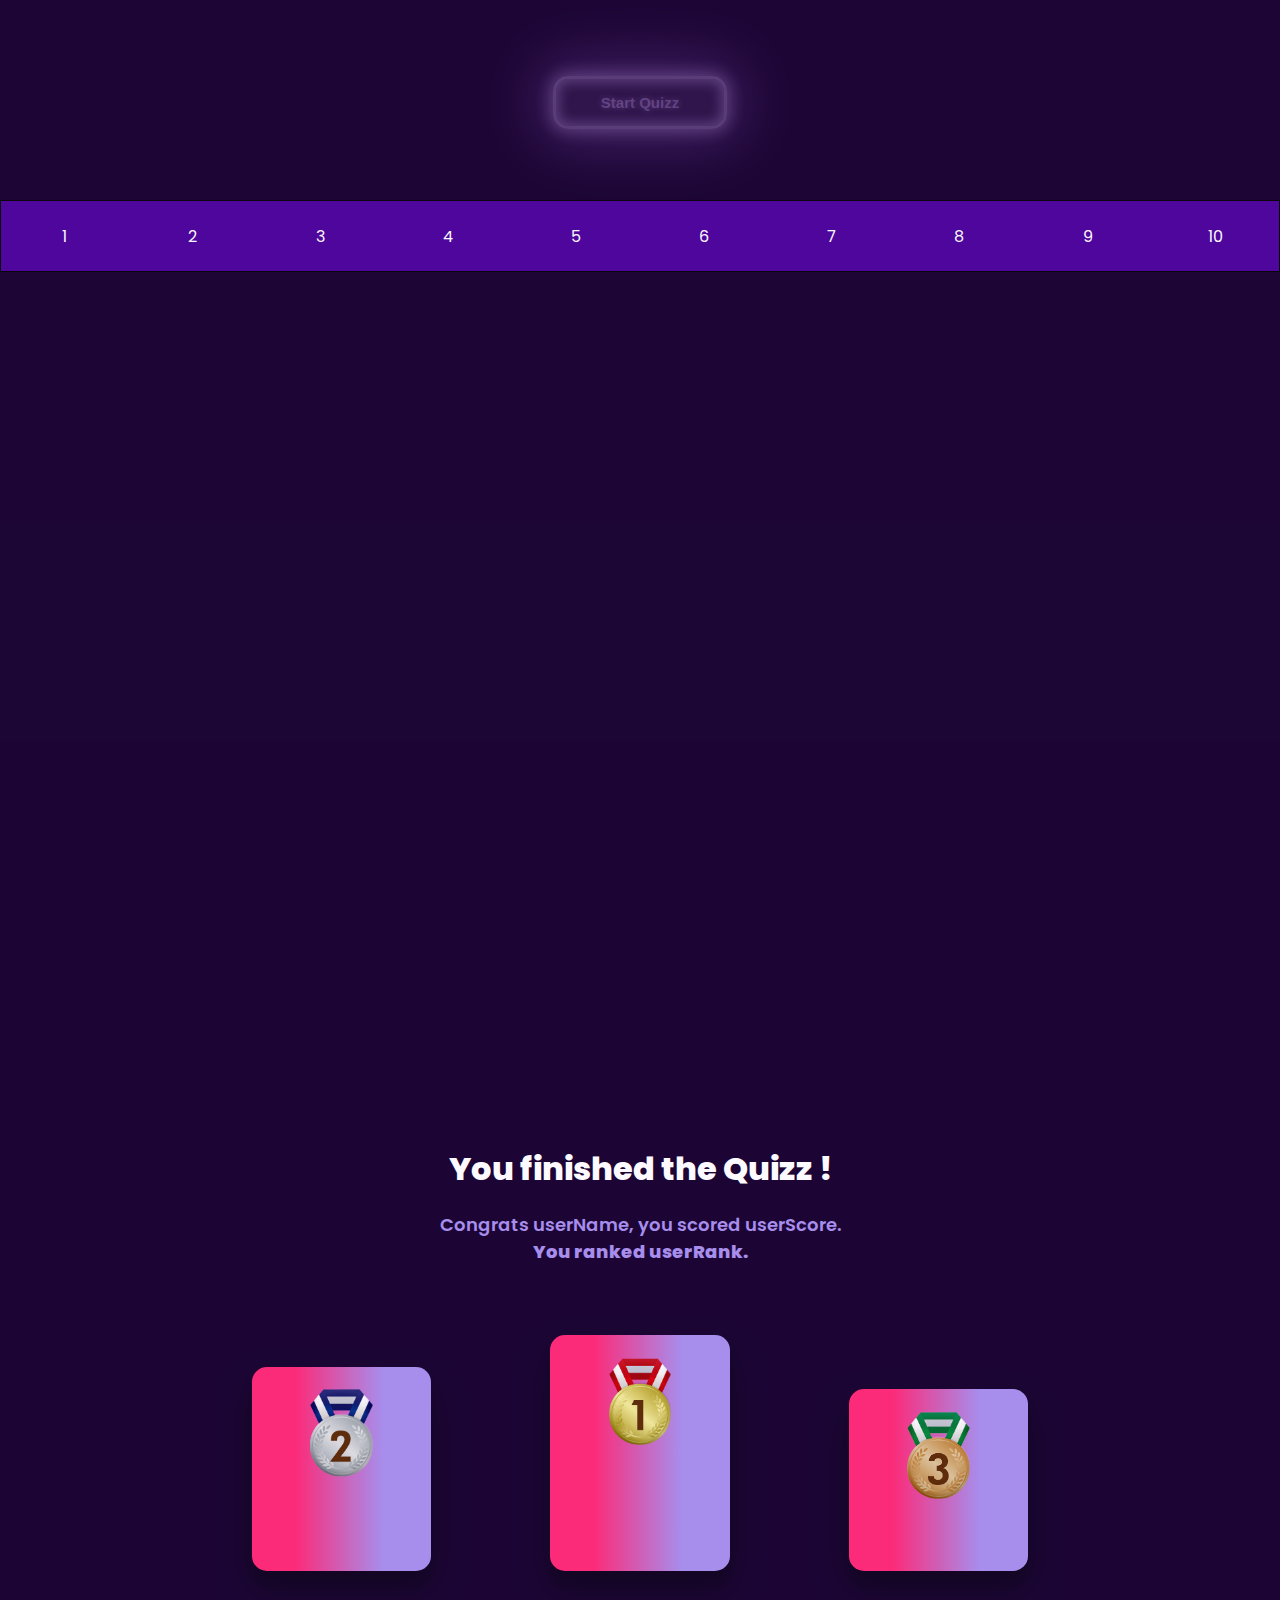
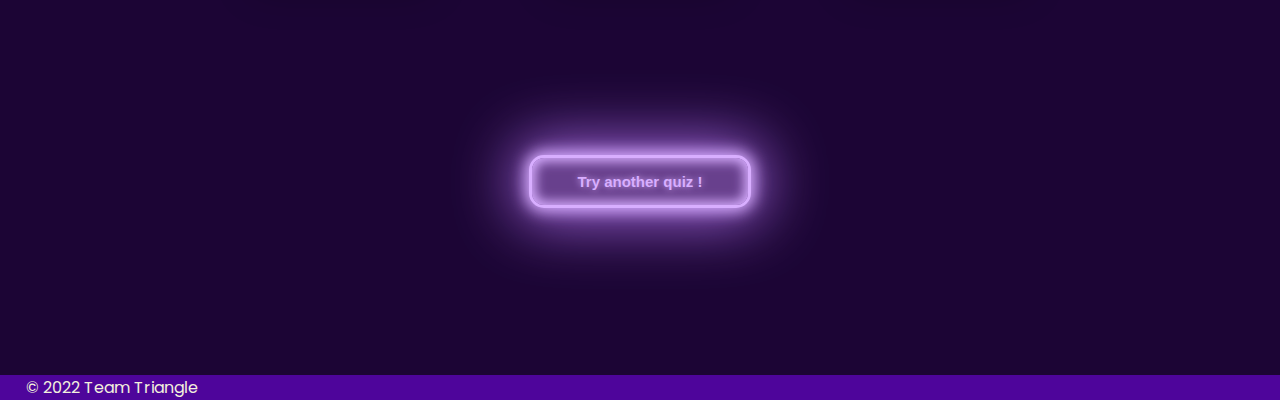
==== commit f1d1400b: "Lots of fixes, functional version with username input" ====
--- a/index.html
+++ b/index.html
@@ -20,118 +20,105 @@
         <div class="homeFlexContainer">
             <nav> 
                 <div id="logo">
-                    <img src="assets/logo-triangle-mini.png" alt="logo"/>
+                    <img src="assets/logo-triangle-mini.png" id="logoSmall" alt="logo"/>
+                    <img src="assets/logo-triangle.png" id="logoBig" alt="logo"/>
                 </div>
-                <button class="neonButton switch" onclick="themeSwitch()">☼ Light Mode</button>
+                <button class="neonButton" onclick="themeSwitch()">☼ Light Mode</button>
+                  <!-- ☾ Dark Mode -->
+                 <!-- <ul>
+                     <li>☾</li>
+                     <li>☼</li>
+                 </ul> -->
             </nav>
             <div id="welcome">
-                <h1 class="text">Welcome to the Triangle Game!</h1>
-                <p class="text">This game is especially made for developers. We want to test your knowledge and maybe you will compete with Zakari, Kahoot'master. Before starting, you must know that even the most highly trained don't succes. But you can try it. Are you ready to take up the challenge?</p>
-                <button class="neonButton" id="btnGlow" onclick="slideUp('.namePage')"> <span>Ready, Player One ?</span>
+                <h1>Welcome to the Triangle Game!</h1>
+                <p>This game is especially made for developers. We want to test your knowledge and maybe you will compete with Zakari, Kahoot'master. Before starting, you must know that even the most highly trained don't succes. But you can try it. Are you ready to take up the challenge?</p>
+                <button class="neonButton" id="btnGlow" onclick="slideUp('.namePage')"> <span class="text">Ready, Player One ?</span>
                 </button>
                 <!-- <a href="#namePage" class="primary-button">Yes, I am ready</a> -->
                 <!-- <button></button> -->
             </div>
         </div>
     </div>
+    
+      <div class="namePage hid-box" id="namePage">
 
-    <div class="namePage hid-box lightMode" id="namePage">
-        <div class="nameFlexContainer">
-            <form action="/script.js" method="post">
-                <label for="username">Enter your name </label> <br>
+          <div class="nameFlexContainer">
+            <form name="myForm" id="testABC" action="/script.js" method="post">
+                <label for="username" >Enter your name </label> <br>
                 <input name="name" id="username" placeholder="Username"> <br>
             </form>
             <div>
-              <h1>Chose your quizz theme </h1>
+              <h1>Chose your quizz theme</h1>
               <div class="selectQuizz">
-                  <button class="quizzTheme">Quizz 1</button>
-                  <button class="quizzTheme">Quizz 2</button>
-                  <button class="quizzTheme">Quizz 3</button>
+                  <button class="quizzTheme firstQuizz">WildCodeSchool</button>
+                  <button class="quizzTheme secondQuizz">Javascript</button>
+                  <button class="quizzTheme thirdQuizz">WTF</button>
               </div>
             </div>
-            <button class="neonButton" type="submit" onclick="slideUp('.quizPage')">Start Quizz</button>
+            <button class="neonButton launchQuizz" type="submit" onclick="startGame()">Start Quizz</button>
         </div>
     </div>
 
-    <div class="quizPage hid-box lightMode">
-        <!-- insert with JS H1 title and the question -->
+    <div class="quizPage hid-box">
         <div class="quizFlexContainer">
             <ul class="questionTokens">
-                <li id="firstQuestion" class="activeToken">1</li>
-                <li id="secondQuestion" class="successToken">2</li>
-                <li id="thirdQuestion" class="wrongToken">3</li>
-                <li id="fourthQuestion">4</li>
-                <li id="fifthQuestion">5</li>
-                <li id="sixthQuestion">6</li>
-                <li id="seventhQuestion">7</li>
-                <li id="eighthQuestion">8</li>
-                <li id="ninthQuestion">9</li>
-                <li id="tenthQuestion">10</li>
-                <!-- insert the navbar with question :fixed ?-->
-                <!-- in the nav bar we should create the questions: always the same number of questions html/css-->
+                <li id="question1">1</li>
+                <li id="question2">2</li>
+                <li id="question3">3</li>
+                <li id="question4">4</li>
+                <li id="question5">5</li>
+                <li id="question6">6</li>
+                <li id="question7">7</li>
+                <li id="question8">8</li>
+                <li id="question9">9</li>
+                <li id="question10">10</li>
             </ul>
             <div class="testContainer">
               <div class="quizz"></div>
-              <button class="neonButton" id="quickFix" type="submit" onclick="slideUp('.resultsPage')">See Results</button>
-            <!-- insert all 4 answers in this div with a flex for mobile and grid for desktop? -->
+              <!-- <button class="neonButton" id="displayResults" type="submit" onclick="slideUp('.resultsPage')">See Results</button> -->
             </div>
           </div>
     </div>
 
     <div class="resultsPage hid-box">
       <h1>You finished the Quizz !</h1>
-      <p>Congrats userName, you scored userScore.</p>
-      <p>You ranked userRank.</p>
+      <p id="congrats">Congrats userName, you scored userScore.</p>
+      <p id = "rank">You ranked userRank.</p>
       <div class="resultsFlexContainer">
         
-        
         <article class="firstUser">
-          <img
-            class="avatar"
-            src="https://picsum.photos/100/100"
-            alt="avatar de firstUser"
-          />
+          <img class="avatar" src="./assets/goldenMedal.png" alt="Golden Medal">
         <div>
-          <p>firstUserName</p>
-          <p>firstUserScore</p>
+          <p id="firstUserName"></p>
+          <p id="firstUserScore"></p>
         </div>
         </article>
 
         <article class="secondUser">
-          <img
-            class="avatar"
-            src="https://picsum.photos/100/100"
-            alt="avatar de secondUser"
-          />
+          <img class="avatar" src="./assets/silverMedal.png" alt="Silver Medal">
           <div>
-          <p>secondUserName</p>
-          <p>secondUserScore</p>
+          <p id="secondUserName"></p>
+          <p id="secondUserScore"></p>
         </div>
         </article>
 
         <article class="thirdUser">
-          <img
-            class="avatar"
-            src="https://picsum.photos/100/100"
-            alt="avatar de thirdUser"
-          />
-
+          <img class="avatar" src="./assets/bronzeMedal.png" alt="Bronze Medal">
         <div>
-          <p>thirdUserName</p>
-          <p>thirdUserScore</p>
+          <p id="thirdUserName"></p>
+          <p id="thirdUserScore"></p>
         </div>
         </article>
       </div>
-      <button class="neonButton" type="submit" onClick="window.location.reload()">Try another quiz !</button>
-      <!-- <a href="#namePage" 
-      type="button"
-      class="neonButton">
-      "Try another quiz !"</a> -->
+      <button class="neonButton" id="quizzReturn" type="submit" onClick="window.location.reload()">Try another quiz !</button>
+      <!-- <a href="#namePage" type="button" class="neonButton"> "Try another quiz !"</a> -->
       <footer id="footer">
         <p>© 2022 Team Triangle</p>
       </footer> 
     </div>
 
+    
 
     <script src="script.js"></script>
   </body>
--- a/styles.css
+++ b/styles.css
@@ -14,7 +14,7 @@
 
   /* Text Colors */
   --text-primary: #190134;
-  --text-secondary: #fff5ee;
+  --text-secondary: #685879;
   --text-tertiary: #B3ABBC;
   --text-light: #FFFFFF;
   --text-link: #252D9B;
@@ -156,6 +156,27 @@
   font-size: 15px;
   font-weight: bold;
   background-color: var(--btn-color);
+  border-radius: 1em;
+  outline: none;
+  box-shadow: 0 0 1em .25em var(--glow-color),
+         0 0 4em 1em var(--glow-spread-color),
+         inset 0 0 .75em .25em var(--glow-color);
+  text-shadow: 0 0 .5em var(--glow-color);
+  position: relative;
+  transition: all 0.3s;
+ }
+
+ .neonButton:disabled {
+  --glow-color: rgba(217, 176, 255, 0.26);
+  --glow-spread-color: rgba(191, 123, 255, 0.226);
+  --enhanced-glow-color: rgba(231, 206, 255, 0.082);
+  --btn-color: rgba(100, 61, 136, 0.253);
+  /* border: .25em solid var(--glow-color); */
+  padding: 1em 3em;
+  color: var(--glow-color);
+  font-size: 15px;
+  font-weight: bold;
+  /* background-color: var(--btn-color); */
   border-radius: 1em;
   outline: none;
   box-shadow: 0 0 1em .25em var(--glow-color),
@@ -224,6 +245,7 @@
 /////////////////////*/
 .homeFlexContainer,
 .nameFlexContainer,
+.themeFlexContainer,
 .quizFlexContainer {
   display: flex;
   min-height:100vh;
@@ -236,46 +258,43 @@
   width:100%
 }
 .hid-box-hover {
-  top: 0;
-  position: absolute;
-  transition: all .3s ease-out;
-  height: 100vh;
-  width:100%
-}
-.lightMode {
-  background-image: linear-gradient(180deg, #967ab3 18%, #720edd 50%);
-}
-.textLightMode {
-  color: var(--text-primary);
+top: 0;
+position: absolute;
+transition: all .3s ease-out;
+height: 100vh;
+width:100%
 }
 
 /*//////////////////
 //SECTION 1 : HOME//
 //////////////////*/
+#logoSmall {
+  display:inline;
+}
+#logoBig {
+  display:none;
+}
 .homeFlexContainer {
   flex-direction: column;
 }
-#logo {
-  display: flex;
-  align-items: center;
-  justify-content: center;
-}
 #logo img {
-  max-height: 15vh;
+  /* height: 10vh; */
+  /* margin: 3%;
+  padding: 2%; */
   background-image: transparent;
-  width: auto;
-  margin: 4px;
+  width: 100%;
 }
 nav {
+  /* background-color: var(--dark-background); */
   display: flex;
   justify-content: space-between;
   align-items: center;
   height: 15vh;
   /* overflow:hidden; */
-}
-nav>.neonButton {
+  /* background-color: var(--background_test41); */
+}
+nav>button {
   margin-right: 3% ;
-  padding: 1em;
 }
 #welcome {
   display: flex;
@@ -285,24 +304,19 @@
   text-align: center;
 }
 #welcome h1 {
-  padding-bottom: 2%;
+  padding: 5%;
 }
 #welcome p {
  margin: 3% 0 10% 0;
+}
+#welcome a {
+  text-decoration: none;
+  width: 60%;
 }
 
 /*////////////////////////////
 //SECTION 2 : QUIZ SELECTOR //
 ////////////////////////////*/
-.namePage {
-  
-}
-.themeSelected {
-
-}
-.themeUnselected {
-
-}
 .nameFlexContainer {
   display: flex;
   flex-direction: column;
@@ -315,6 +329,19 @@
   font-family: var(--font-family);
   background-color:var(--primary-background);
 }
+.themeFlexContainer {
+  display: flex;
+  flex-direction: column;
+  /* background-color: var(--primary-background); */
+  justify-content: center;
+  text-align: center;
+  font: var(--extra-bold);
+  color: var(--info);
+  line-height: 10vh;
+  font-family: var(--font-family);
+  background-color:var(--primary-background);
+}
+
 form {
   width : 80%;
   font-size: var(--XL);
@@ -327,11 +354,18 @@
   font-weight: var(--extra-bold);
   color:var(--text-light)
 }
+
 #username {
-  height: 5vh;
-  width: 40%;
-  border-radius: var(--radius-S);
-}
+    height: 5vh;
+    width: 100%;
+    border-radius: var(--radius-S);
+    height: 4rem;
+    padding: 20px;
+    font-size:var(--L);
+    font-weight: var(--extra-bold);
+}
+
+
 .quizzTheme {
   width: 80%;
   text-align: center;
@@ -341,7 +375,13 @@
   background-size: cover;
   background-position: center;
   font-size: var(--L);
-}
+  color: var(--text-primary);
+}
+.selected {
+  border: rgb(0, 247, 255) 10px solid;  /*REMPLACER PAR VAR*/
+}
+
+
 
 #nameButton {
   width: 70%;
@@ -350,13 +390,13 @@
   margin: 4vh auto;
 }
 .quizzTheme:nth-child(1) {
-  background-image: url("https://picsum.photos/200");
+  background-image: url("/assets/logoquizz1.png");
 }
 .quizzTheme:nth-child(2) {
-  background-image: url("https://picsum.photos/300");
+  background-image: url("/assets/logoquizz2.png");
 }
 .quizzTheme:nth-child(3) {
-  background-image: url("https://picsum.photos/400");
+  background-image: url("/assets/logoquizz3.png");
 }
 
 /*///////////////////
@@ -394,7 +434,7 @@
   background-color:var(--secondary-background);
 }
 li.activeToken {
-  background-color: var(--secondary-background);
+  background-color: var(--text-light);
   color: var(--text-primary);
 }
 li.successToken {
@@ -409,8 +449,10 @@
   /* height: 75vh; */
   display:flex;
   flex-direction: column;
-}
- #quickFix {
+  width: -webkit-fill-available;
+  margin:5%;
+}
+.quizFlexContainer .neonButton {
   height:10vh;
   margin:auto;
 } 
@@ -420,6 +462,7 @@
   flex-direction: column; 
   /* align-items: center; */
   justify-content: center;
+  margin: 30px auto;
 }
 .card {
   height: 88vh;
@@ -478,6 +521,8 @@
          inset 0 0 .75em .25em var(--cardglow-color);
  }
 
+
+
 /*///////////////////////
 //SECTION 4 : RESULTS //
 //////////////////////*/
@@ -501,32 +546,42 @@
 .resultsFlexContainer{
   display: flex;
   flex-direction: column;
-  /* height:90vh; */
-}
-.resultsPage a{
-
+  margin-top: 6vh;
+}
+#congrats{
+  color: rgba(166,142,235,1);
+  padding-top: 2vh;
+  font-weight: 600;
+  font-size: 2vh;
+}
+#rank{
+  color: rgba(166,142,235,1);
+  font-weight: 800;
+  font-size: 2vh;
 }
 .resultsFlexContainer article{
-  background-color: #673f92;
+  background: rgb(255,39,115);
+  background: linear-gradient(90deg, rgba(255,39,115,1) 24%, rgba(166,142,235,1) 73%);
   display: flex;
   flex-direction: row;
-  justify-content: center;
+  justify-content: space-evenly;
   align-items: center;
   margin: 1vw 10vw;
-  border-radius: 2% ;
+  border-radius: 15px;
   box-shadow: rgba(0, 0, 0, 0.3) 0px 19px 38px, rgba(0, 0, 0, 0.22) 0px 15px 12px;
 }
 .resultsFlexContainer article div {
-  margin: 0.5rem;
+  margin: 1vh;
 }
 .resultsFlexContainer article p {
   color: var(--text-primary);
-  margin: 0.5rem;
+  font-weight: 900;
+  font-size: 3vh;
+  margin: 1vh;
 }
 .avatar {
-  border-radius: 50%;
-  height: 7vw;
-  width: 7vw;
+  width: 10%;
+  padding-top: 0;
 }
 footer {
   background-color: var(--secondary-background);
@@ -536,20 +591,16 @@
   align-items: left;
   margin: auto auto auto 2%;
   color: beige;
-} 
+}
 
 /*/////////////////////////////
 //SECTION  : DESKTOP VERSION //
 /////////////////////////////*/
 @media screen and (min-width:769px) {
-  nav>.neonButton {
-    padding: 1em 3em;
-  }
-  #welcome h1 {
-    font-size: 4rem;
-  }
-  #welcome p {
-    font-size: 1.5rem;
+  #logo img {
+    height: 15vh;
+    /* width: 80vw; */
+    margin:auto;
   }
   .questionTokens {
     display:flex;
@@ -599,28 +650,44 @@
   }
   article.firstUser{
     order: 2 ;
-    padding-bottom: 10rem;
+    padding-bottom: 11vh;
   }
   article.secondUser{
     order: 1 ;
-    padding-bottom: 6rem;
+    padding-bottom: 7.5vh;
   }
   article.thirdUser{
     order: 3 ;
-    padding-bottom: rem ;
+    padding-bottom: 5vh ;
   }
   .avatar {
-    margin-top: 2rem;
+    width: 35%;
+    margin-top: 2.5vh;
   }
   .selectQuizz {
     display: flex;
     flex-direction: row;
     justify-content: space-between;
-    padding: 2rem;
+    padding: 2.5vh;
   }
   button.quizzTheme {
     height: 25vh;
     width: 80%;
     margin: 1%;
   }
-}+  #logo img {
+    /* height: 10vh; */
+    /* margin: 3%;
+    padding: 2%; */
+    background-image: transparent;
+    width: initial;
+  }
+  #logoSmall {
+    display:none;
+  }
+  #logoBig {
+    display:inline;
+  }
+}
+
+
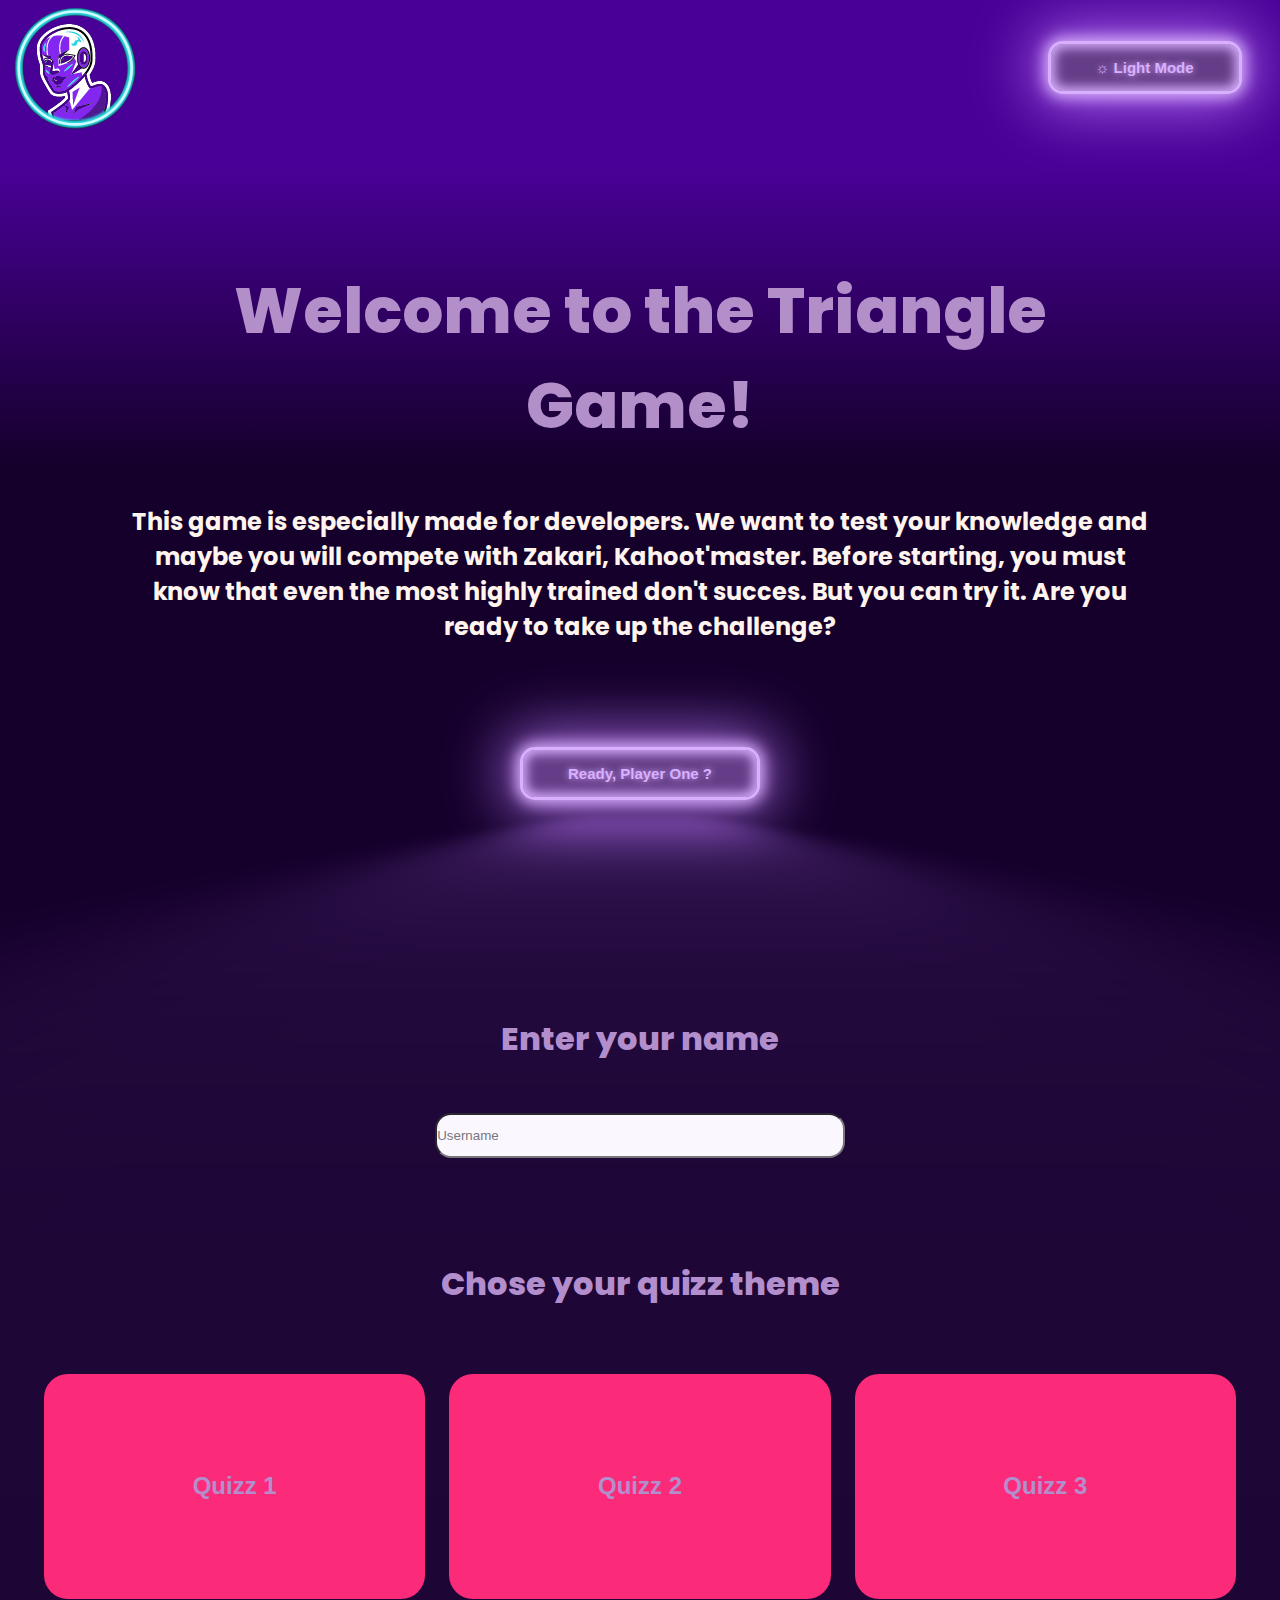
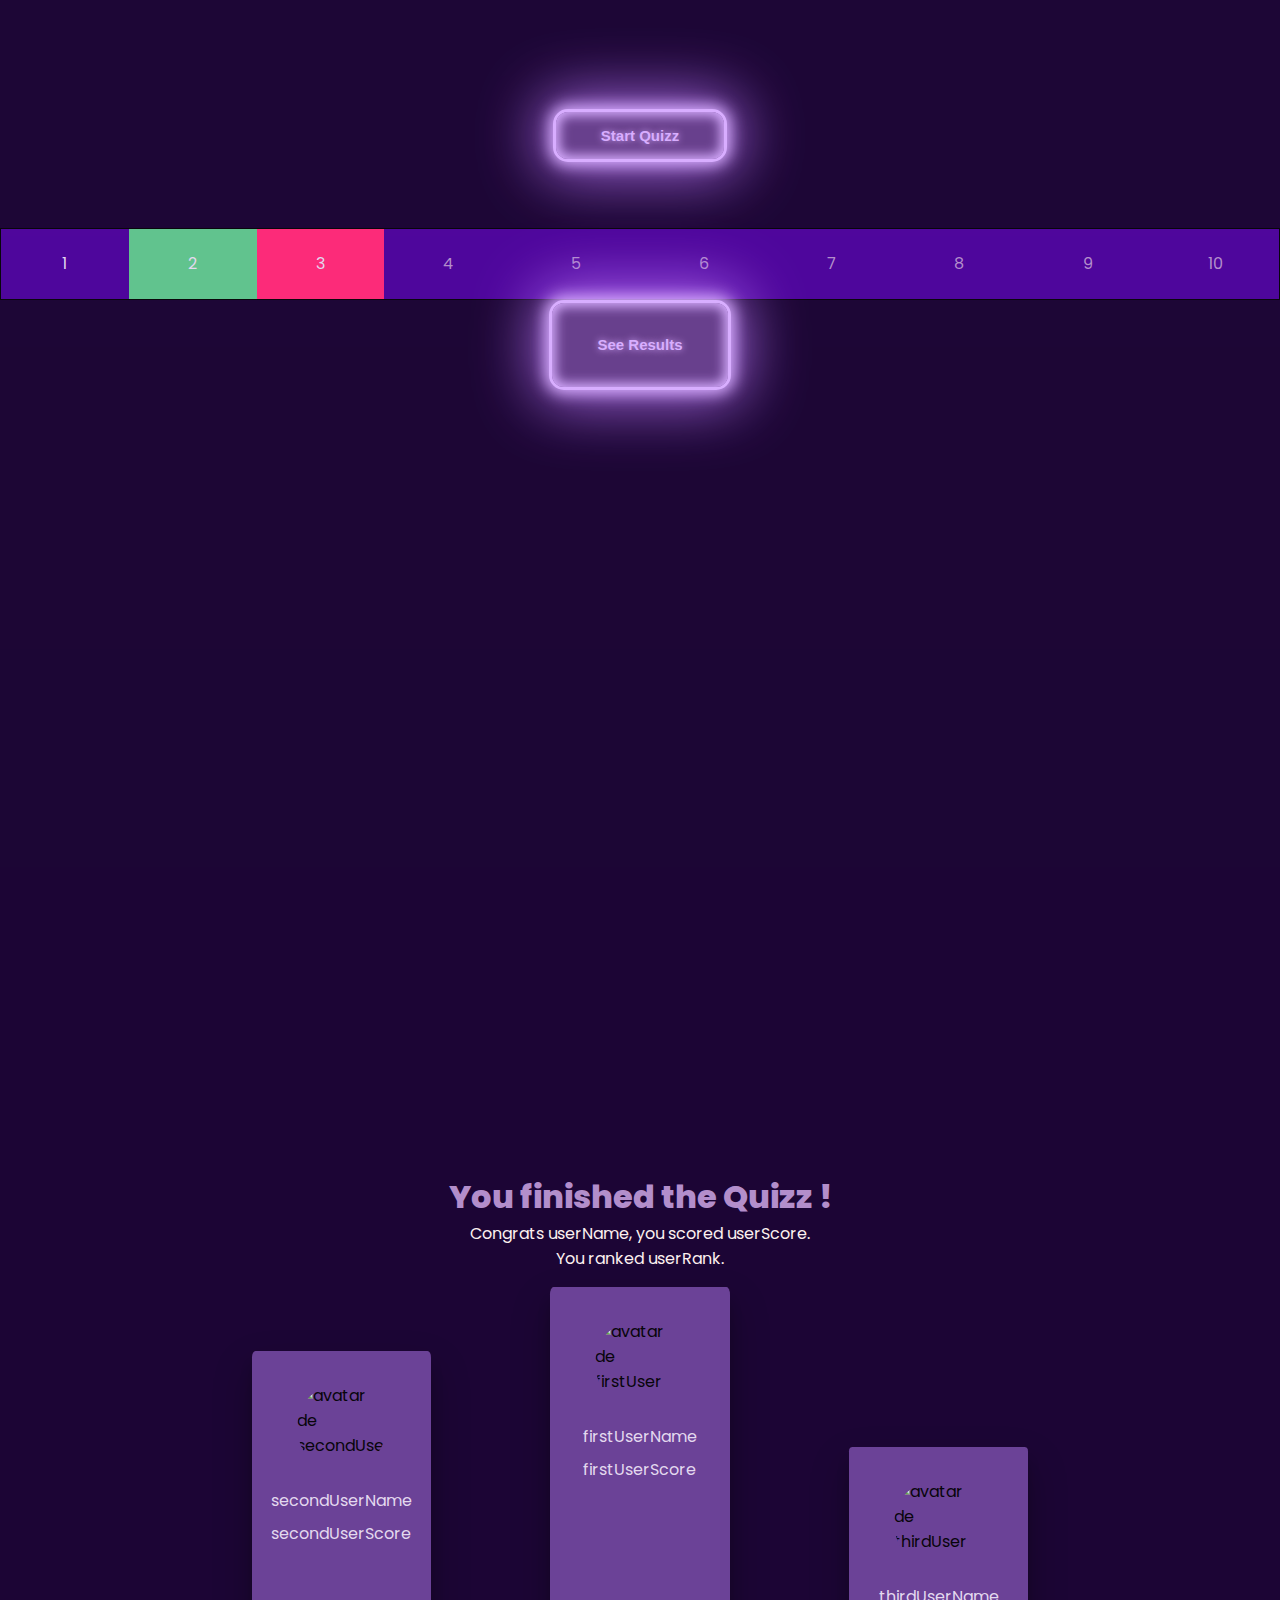
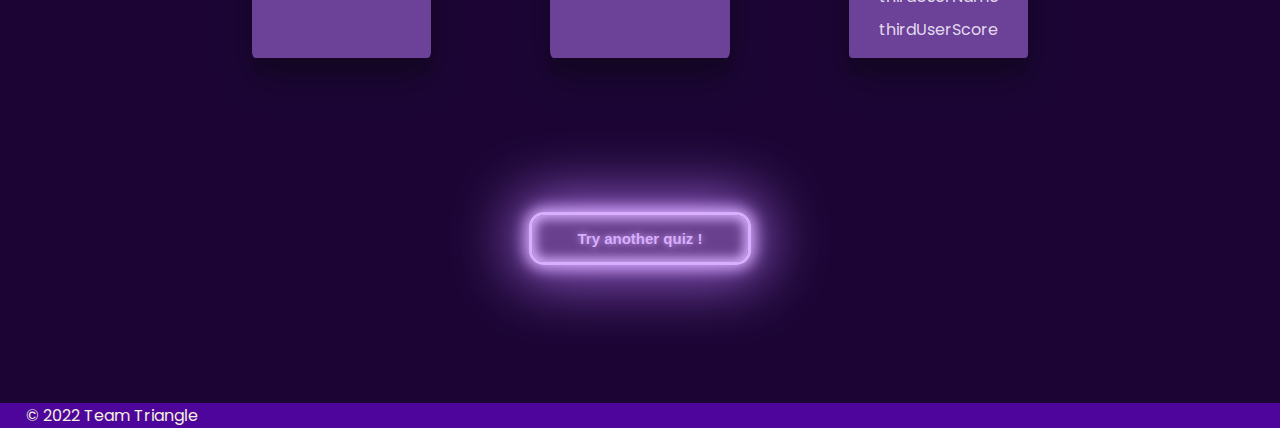
==== commit 9b5323e4: "Couleur light mode" ====
--- a/index.html
+++ b/index.html
@@ -20,105 +20,116 @@
         <div class="homeFlexContainer">
             <nav> 
                 <div id="logo">
-                    <img src="assets/logo-triangle-mini.png" id="logoSmall" alt="logo"/>
-                    <img src="assets/logo-triangle.png" id="logoBig" alt="logo"/>
+                    <img src="assets/logo-triangle-mini.png" alt="logo"/>
                 </div>
-                <button class="neonButton" onclick="themeSwitch()">☼ Light Mode</button>
-                  <!-- ☾ Dark Mode -->
-                 <!-- <ul>
-                     <li>☾</li>
-                     <li>☼</li>
-                 </ul> -->
+                <button class="neonButton switch" onclick="themeSwitch()">☼ Light Mode</button>
             </nav>
             <div id="welcome">
-                <h1>Welcome to the Triangle Game!</h1>
-                <p>This game is especially made for developers. We want to test your knowledge and maybe you will compete with Zakari, Kahoot'master. Before starting, you must know that even the most highly trained don't succes. But you can try it. Are you ready to take up the challenge?</p>
-                <button class="neonButton" id="btnGlow" onclick="slideUp('.namePage')"> <span class="text">Ready, Player One ?</span>
+                <h1 class="text">Welcome to the Triangle Game!</h1>
+                <p class="text">This game is especially made for developers. We want to test your knowledge and maybe you will compete with Zakari, Kahoot'master. Before starting, you must know that even the most highly trained don't succes. But you can try it. Are you ready to take up the challenge?</p>
+                <button class="neonButton" id="btnGlow" onclick="slideUp('.namePage')"> <span>Ready, Player One ?</span>
                 </button>
-                <!-- <a href="#namePage" class="primary-button">Yes, I am ready</a> -->
-                <!-- <button></button> -->
             </div>
         </div>
     </div>
-    
-      <div class="namePage hid-box" id="namePage">
 
-          <div class="nameFlexContainer">
-            <form name="myForm" id="testABC" action="/script.js" method="post">
-                <label for="username" >Enter your name </label> <br>
+    <div class="namePage hid-box lightMode" id="namePage">
+        <div class="nameFlexContainer">
+            <form action="/script.js" method="post">
+                <label for="username">Enter your name </label> <br>
                 <input name="name" id="username" placeholder="Username"> <br>
             </form>
             <div>
-              <h1>Chose your quizz theme</h1>
+              <h1>Chose your quizz theme </h1>
               <div class="selectQuizz">
-                  <button class="quizzTheme firstQuizz">WildCodeSchool</button>
-                  <button class="quizzTheme secondQuizz">Javascript</button>
-                  <button class="quizzTheme thirdQuizz">WTF</button>
+                  <button class="quizzTheme">Quizz 1</button>
+                  <button class="quizzTheme">Quizz 2</button>
+                  <button class="quizzTheme">Quizz 3</button>
               </div>
             </div>
-            <button class="neonButton launchQuizz" type="submit" onclick="startGame()">Start Quizz</button>
+            <button class="neonButton" type="submit" onclick="slideUp('.quizPage')">Start Quizz</button>
         </div>
     </div>
 
-    <div class="quizPage hid-box">
+    <div class="quizPage hid-box lightMode">
+        <!-- insert with JS H1 title and the question -->
         <div class="quizFlexContainer">
             <ul class="questionTokens">
-                <li id="question1">1</li>
-                <li id="question2">2</li>
-                <li id="question3">3</li>
-                <li id="question4">4</li>
-                <li id="question5">5</li>
-                <li id="question6">6</li>
-                <li id="question7">7</li>
-                <li id="question8">8</li>
-                <li id="question9">9</li>
-                <li id="question10">10</li>
+                <li id="firstQuestion" class="activeToken">1</li>
+                <li id="secondQuestion" class="successToken">2</li>
+                <li id="thirdQuestion" class="wrongToken">3</li>
+                <li id="fourthQuestion">4</li>
+                <li id="fifthQuestion">5</li>
+                <li id="sixthQuestion">6</li>
+                <li id="seventhQuestion">7</li>
+                <li id="eighthQuestion">8</li>
+                <li id="ninthQuestion">9</li>
+                <li id="tenthQuestion">10</li>
+                <!-- insert the navbar with question :fixed ?-->
+                <!-- in the nav bar we should create the questions: always the same number of questions html/css-->
             </ul>
             <div class="testContainer">
               <div class="quizz"></div>
-              <!-- <button class="neonButton" id="displayResults" type="submit" onclick="slideUp('.resultsPage')">See Results</button> -->
+              <button class="neonButton" id="quickFix" type="submit" onclick="slideUp('.resultsPage')">See Results</button>
+            <!-- insert all 4 answers in this div with a flex for mobile and grid for desktop? -->
             </div>
           </div>
     </div>
 
     <div class="resultsPage hid-box">
       <h1>You finished the Quizz !</h1>
-      <p id="congrats">Congrats userName, you scored userScore.</p>
-      <p id = "rank">You ranked userRank.</p>
+      <p>Congrats userName, you scored userScore.</p>
+      <p>You ranked userRank.</p>
       <div class="resultsFlexContainer">
         
+        
         <article class="firstUser">
-          <img class="avatar" src="./assets/goldenMedal.png" alt="Golden Medal">
+          <img
+            class="avatar"
+            src="https://picsum.photos/100/100"
+            alt="avatar de firstUser"
+          />
         <div>
-          <p id="firstUserName"></p>
-          <p id="firstUserScore"></p>
+          <p>firstUserName</p>
+          <p>firstUserScore</p>
         </div>
         </article>
 
         <article class="secondUser">
-          <img class="avatar" src="./assets/silverMedal.png" alt="Silver Medal">
+          <img
+            class="avatar"
+            src="https://picsum.photos/100/100"
+            alt="avatar de secondUser"
+          />
           <div>
-          <p id="secondUserName"></p>
-          <p id="secondUserScore"></p>
+          <p>secondUserName</p>
+          <p>secondUserScore</p>
         </div>
         </article>
 
         <article class="thirdUser">
-          <img class="avatar" src="./assets/bronzeMedal.png" alt="Bronze Medal">
+          <img
+            class="avatar"
+            src="https://picsum.photos/100/100"
+            alt="avatar de thirdUser"
+          />
+
         <div>
-          <p id="thirdUserName"></p>
-          <p id="thirdUserScore"></p>
+          <p>thirdUserName</p>
+          <p>thirdUserScore</p>
         </div>
         </article>
       </div>
-      <button class="neonButton" id="quizzReturn" type="submit" onClick="window.location.reload()">Try another quiz !</button>
-      <!-- <a href="#namePage" type="button" class="neonButton"> "Try another quiz !"</a> -->
+      <button class="neonButton" type="submit" onClick="window.location.reload()">Try another quiz !</button>
+      <!-- <a href="#namePage" 
+      type="button"
+      class="neonButton">
+      "Try another quiz !"</a> -->
       <footer id="footer">
         <p>© 2022 Team Triangle</p>
       </footer> 
     </div>
 
-    
 
     <script src="script.js"></script>
   </body>
--- a/styles.css
+++ b/styles.css
@@ -13,10 +13,10 @@
   --secondary-light: #252D9B;
 
   /* Text Colors */
-  --text-primary: #190134;
-  --text-secondary: #685879;
+  --text-primary: #e5ddee;
+  --text-secondary: #fff5ee;
   --text-tertiary: #B3ABBC;
-  --text-light: #FFFFFF;
+  --text-light: #b28fc9;
   --text-link: #252D9B;
 
   /* UI Colors */
@@ -156,27 +156,6 @@
   font-size: 15px;
   font-weight: bold;
   background-color: var(--btn-color);
-  border-radius: 1em;
-  outline: none;
-  box-shadow: 0 0 1em .25em var(--glow-color),
-         0 0 4em 1em var(--glow-spread-color),
-         inset 0 0 .75em .25em var(--glow-color);
-  text-shadow: 0 0 .5em var(--glow-color);
-  position: relative;
-  transition: all 0.3s;
- }
-
- .neonButton:disabled {
-  --glow-color: rgba(217, 176, 255, 0.26);
-  --glow-spread-color: rgba(191, 123, 255, 0.226);
-  --enhanced-glow-color: rgba(231, 206, 255, 0.082);
-  --btn-color: rgba(100, 61, 136, 0.253);
-  /* border: .25em solid var(--glow-color); */
-  padding: 1em 3em;
-  color: var(--glow-color);
-  font-size: 15px;
-  font-weight: bold;
-  /* background-color: var(--btn-color); */
   border-radius: 1em;
   outline: none;
   box-shadow: 0 0 1em .25em var(--glow-color),
@@ -245,7 +224,6 @@
 /////////////////////*/
 .homeFlexContainer,
 .nameFlexContainer,
-.themeFlexContainer,
 .quizFlexContainer {
   display: flex;
   min-height:100vh;
@@ -258,43 +236,46 @@
   width:100%
 }
 .hid-box-hover {
-top: 0;
-position: absolute;
-transition: all .3s ease-out;
-height: 100vh;
-width:100%
+  top: 0;
+  position: absolute;
+  transition: all .3s ease-out;
+  height: 100vh;
+  width:100%
+}
+.lightMode {
+  background-image: linear-gradient(180deg, #967ab3 18%, #720edd 50%);
+}
+.textLightMode {
+  color: var(--text-primary);
 }
 
 /*//////////////////
 //SECTION 1 : HOME//
 //////////////////*/
-#logoSmall {
-  display:inline;
-}
-#logoBig {
-  display:none;
-}
 .homeFlexContainer {
   flex-direction: column;
 }
+#logo {
+  display: flex;
+  align-items: center;
+  justify-content: center;
+}
 #logo img {
-  /* height: 10vh; */
-  /* margin: 3%;
-  padding: 2%; */
+  max-height: 15vh;
   background-image: transparent;
-  width: 100%;
+  width: auto;
+  margin: 4px;
 }
 nav {
-  /* background-color: var(--dark-background); */
   display: flex;
   justify-content: space-between;
   align-items: center;
   height: 15vh;
   /* overflow:hidden; */
-  /* background-color: var(--background_test41); */
-}
-nav>button {
+}
+nav>.neonButton {
   margin-right: 3% ;
+  padding: 1em;
 }
 #welcome {
   display: flex;
@@ -304,19 +285,24 @@
   text-align: center;
 }
 #welcome h1 {
-  padding: 5%;
+  padding-bottom: 2%;
 }
 #welcome p {
- margin: 3% 0 10% 0;
-}
-#welcome a {
-  text-decoration: none;
-  width: 60%;
+  margin: 3% 0 10% 0;
 }
 
 /*////////////////////////////
 //SECTION 2 : QUIZ SELECTOR //
 ////////////////////////////*/
+.namePage {
+  
+}
+.themeSelected {
+
+}
+.themeUnselected {
+
+}
 .nameFlexContainer {
   display: flex;
   flex-direction: column;
@@ -329,19 +315,6 @@
   font-family: var(--font-family);
   background-color:var(--primary-background);
 }
-.themeFlexContainer {
-  display: flex;
-  flex-direction: column;
-  /* background-color: var(--primary-background); */
-  justify-content: center;
-  text-align: center;
-  font: var(--extra-bold);
-  color: var(--info);
-  line-height: 10vh;
-  font-family: var(--font-family);
-  background-color:var(--primary-background);
-}
-
 form {
   width : 80%;
   font-size: var(--XL);
@@ -354,18 +327,11 @@
   font-weight: var(--extra-bold);
   color:var(--text-light)
 }
-
 #username {
-    height: 5vh;
-    width: 100%;
-    border-radius: var(--radius-S);
-    height: 4rem;
-    padding: 20px;
-    font-size:var(--L);
-    font-weight: var(--extra-bold);
-}
-
-
+  height: 5vh;
+  width: 40%;
+  border-radius: var(--radius-S);
+}
 .quizzTheme {
   width: 80%;
   text-align: center;
@@ -375,13 +341,7 @@
   background-size: cover;
   background-position: center;
   font-size: var(--L);
-  color: var(--text-primary);
-}
-.selected {
-  border: rgb(0, 247, 255) 10px solid;  /*REMPLACER PAR VAR*/
-}
-
-
+}
 
 #nameButton {
   width: 70%;
@@ -390,13 +350,13 @@
   margin: 4vh auto;
 }
 .quizzTheme:nth-child(1) {
-  background-image: url("/assets/logoquizz1.png");
+  background-image: url("https://picsum.photos/200");
 }
 .quizzTheme:nth-child(2) {
-  background-image: url("/assets/logoquizz2.png");
+  background-image: url("https://picsum.photos/300");
 }
 .quizzTheme:nth-child(3) {
-  background-image: url("/assets/logoquizz3.png");
+  background-image: url("https://picsum.photos/400");
 }
 
 /*///////////////////
@@ -434,7 +394,7 @@
   background-color:var(--secondary-background);
 }
 li.activeToken {
-  background-color: var(--text-light);
+  background-color: var(--secondary-background);
   color: var(--text-primary);
 }
 li.successToken {
@@ -449,10 +409,8 @@
   /* height: 75vh; */
   display:flex;
   flex-direction: column;
-  width: -webkit-fill-available;
-  margin:5%;
-}
-.quizFlexContainer .neonButton {
+}
+ #quickFix {
   height:10vh;
   margin:auto;
 } 
@@ -462,7 +420,6 @@
   flex-direction: column; 
   /* align-items: center; */
   justify-content: center;
-  margin: 30px auto;
 }
 .card {
   height: 88vh;
@@ -521,8 +478,6 @@
          inset 0 0 .75em .25em var(--cardglow-color);
  }
 
-
-
 /*///////////////////////
 //SECTION 4 : RESULTS //
 //////////////////////*/
@@ -546,42 +501,32 @@
 .resultsFlexContainer{
   display: flex;
   flex-direction: column;
-  margin-top: 6vh;
-}
-#congrats{
-  color: rgba(166,142,235,1);
-  padding-top: 2vh;
-  font-weight: 600;
-  font-size: 2vh;
-}
-#rank{
-  color: rgba(166,142,235,1);
-  font-weight: 800;
-  font-size: 2vh;
+  /* height:90vh; */
+}
+.resultsPage a{
+
 }
 .resultsFlexContainer article{
-  background: rgb(255,39,115);
-  background: linear-gradient(90deg, rgba(255,39,115,1) 24%, rgba(166,142,235,1) 73%);
+  background-color: #673f92;
   display: flex;
   flex-direction: row;
-  justify-content: space-evenly;
+  justify-content: center;
   align-items: center;
   margin: 1vw 10vw;
-  border-radius: 15px;
+  border-radius: 2% ;
   box-shadow: rgba(0, 0, 0, 0.3) 0px 19px 38px, rgba(0, 0, 0, 0.22) 0px 15px 12px;
 }
 .resultsFlexContainer article div {
-  margin: 1vh;
+  margin: 0.5rem;
 }
 .resultsFlexContainer article p {
   color: var(--text-primary);
-  font-weight: 900;
-  font-size: 3vh;
-  margin: 1vh;
+  margin: 0.5rem;
 }
 .avatar {
-  width: 10%;
-  padding-top: 0;
+  border-radius: 50%;
+  height: 7vw;
+  width: 7vw;
 }
 footer {
   background-color: var(--secondary-background);
@@ -591,16 +536,21 @@
   align-items: left;
   margin: auto auto auto 2%;
   color: beige;
-}
+} 
 
 /*/////////////////////////////
 //SECTION  : DESKTOP VERSION //
 /////////////////////////////*/
 @media screen and (min-width:769px) {
-  #logo img {
-    height: 15vh;
-    /* width: 80vw; */
-    margin:auto;
+  nav>.neonButton {
+    padding: 1em 3em;
+  }
+  #welcome h1 {
+    font-size: 4rem;
+  }
+  #welcome p {
+    font-size: 1.5rem;
+    font-weight: var(--bold);
   }
   .questionTokens {
     display:flex;
@@ -650,44 +600,28 @@
   }
   article.firstUser{
     order: 2 ;
-    padding-bottom: 11vh;
+    padding-bottom: 10rem;
   }
   article.secondUser{
     order: 1 ;
-    padding-bottom: 7.5vh;
+    padding-bottom: 6rem;
   }
   article.thirdUser{
     order: 3 ;
-    padding-bottom: 5vh ;
+    padding-bottom: rem ;
   }
   .avatar {
-    width: 35%;
-    margin-top: 2.5vh;
+    margin-top: 2rem;
   }
   .selectQuizz {
     display: flex;
     flex-direction: row;
     justify-content: space-between;
-    padding: 2.5vh;
+    padding: 2rem;
   }
   button.quizzTheme {
     height: 25vh;
     width: 80%;
     margin: 1%;
   }
-  #logo img {
-    /* height: 10vh; */
-    /* margin: 3%;
-    padding: 2%; */
-    background-image: transparent;
-    width: initial;
-  }
-  #logoSmall {
-    display:none;
-  }
-  #logoBig {
-    display:inline;
-  }
-}
-
-
+}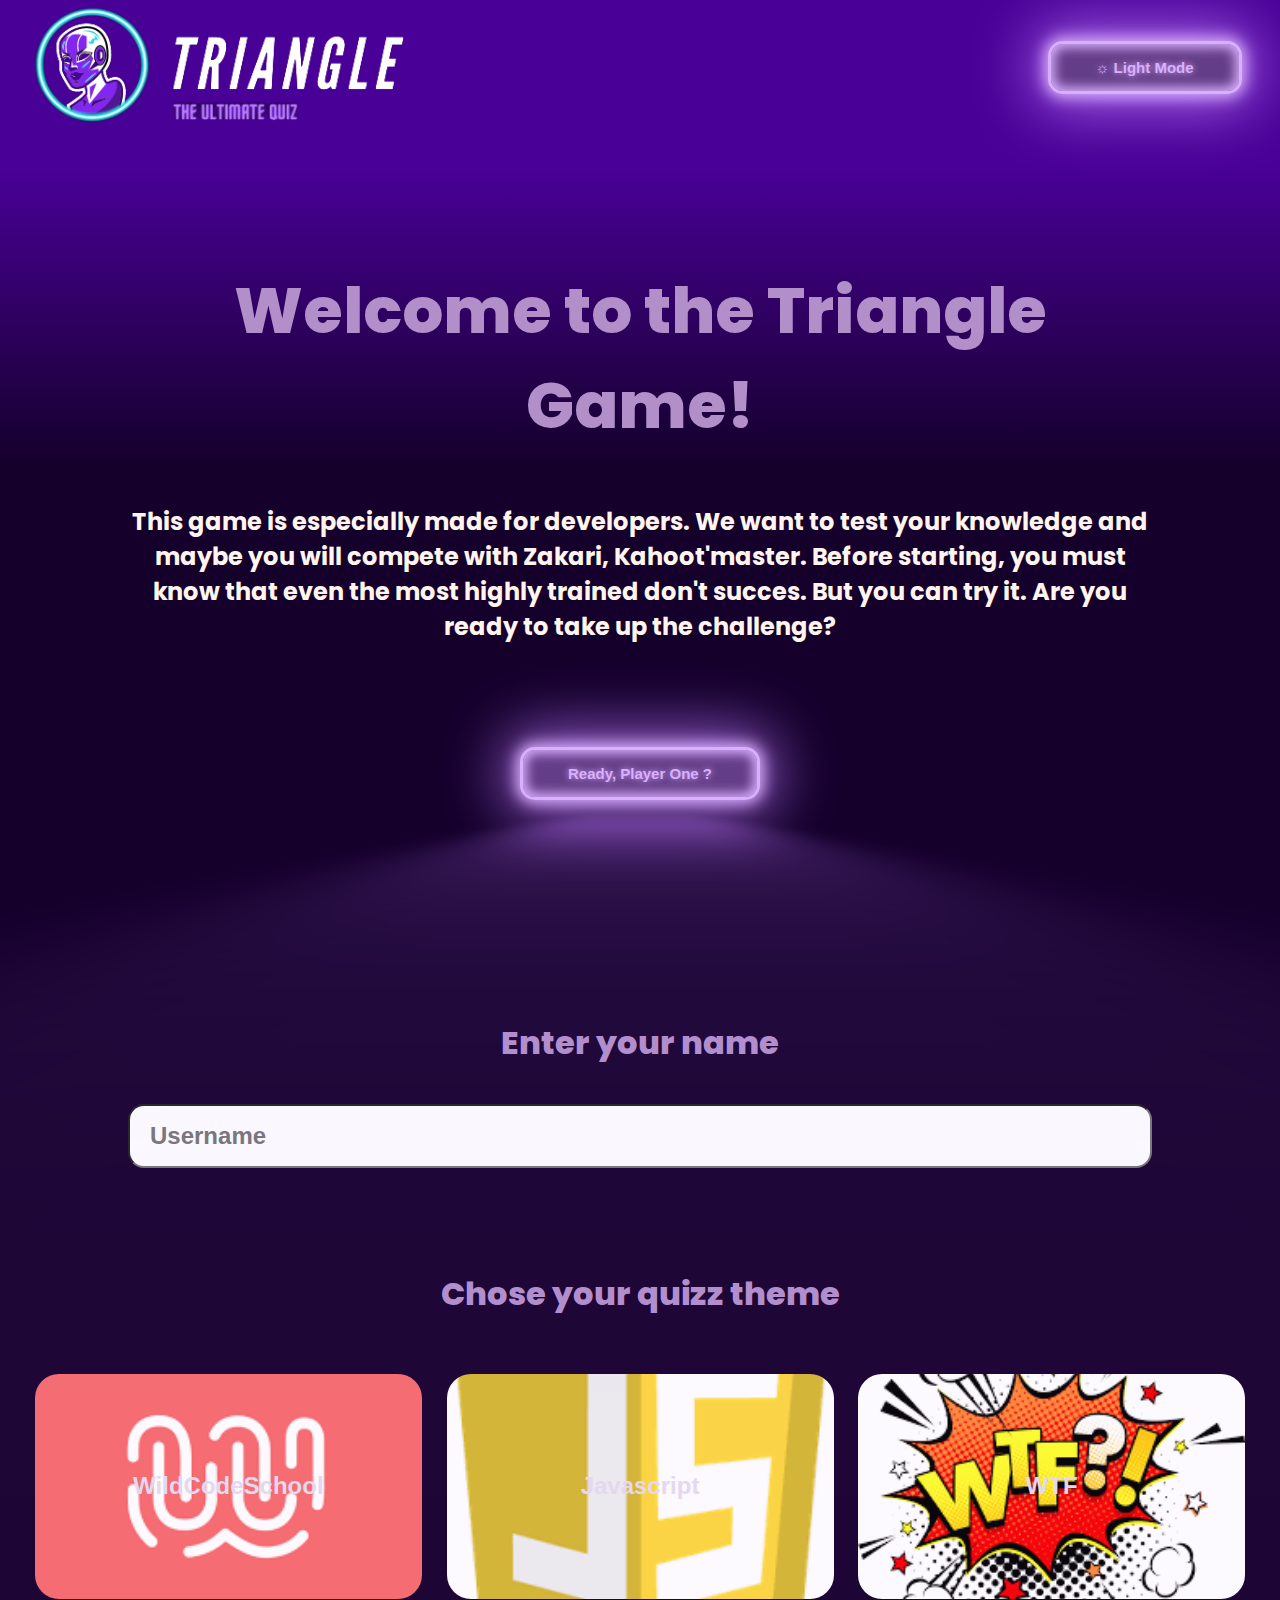
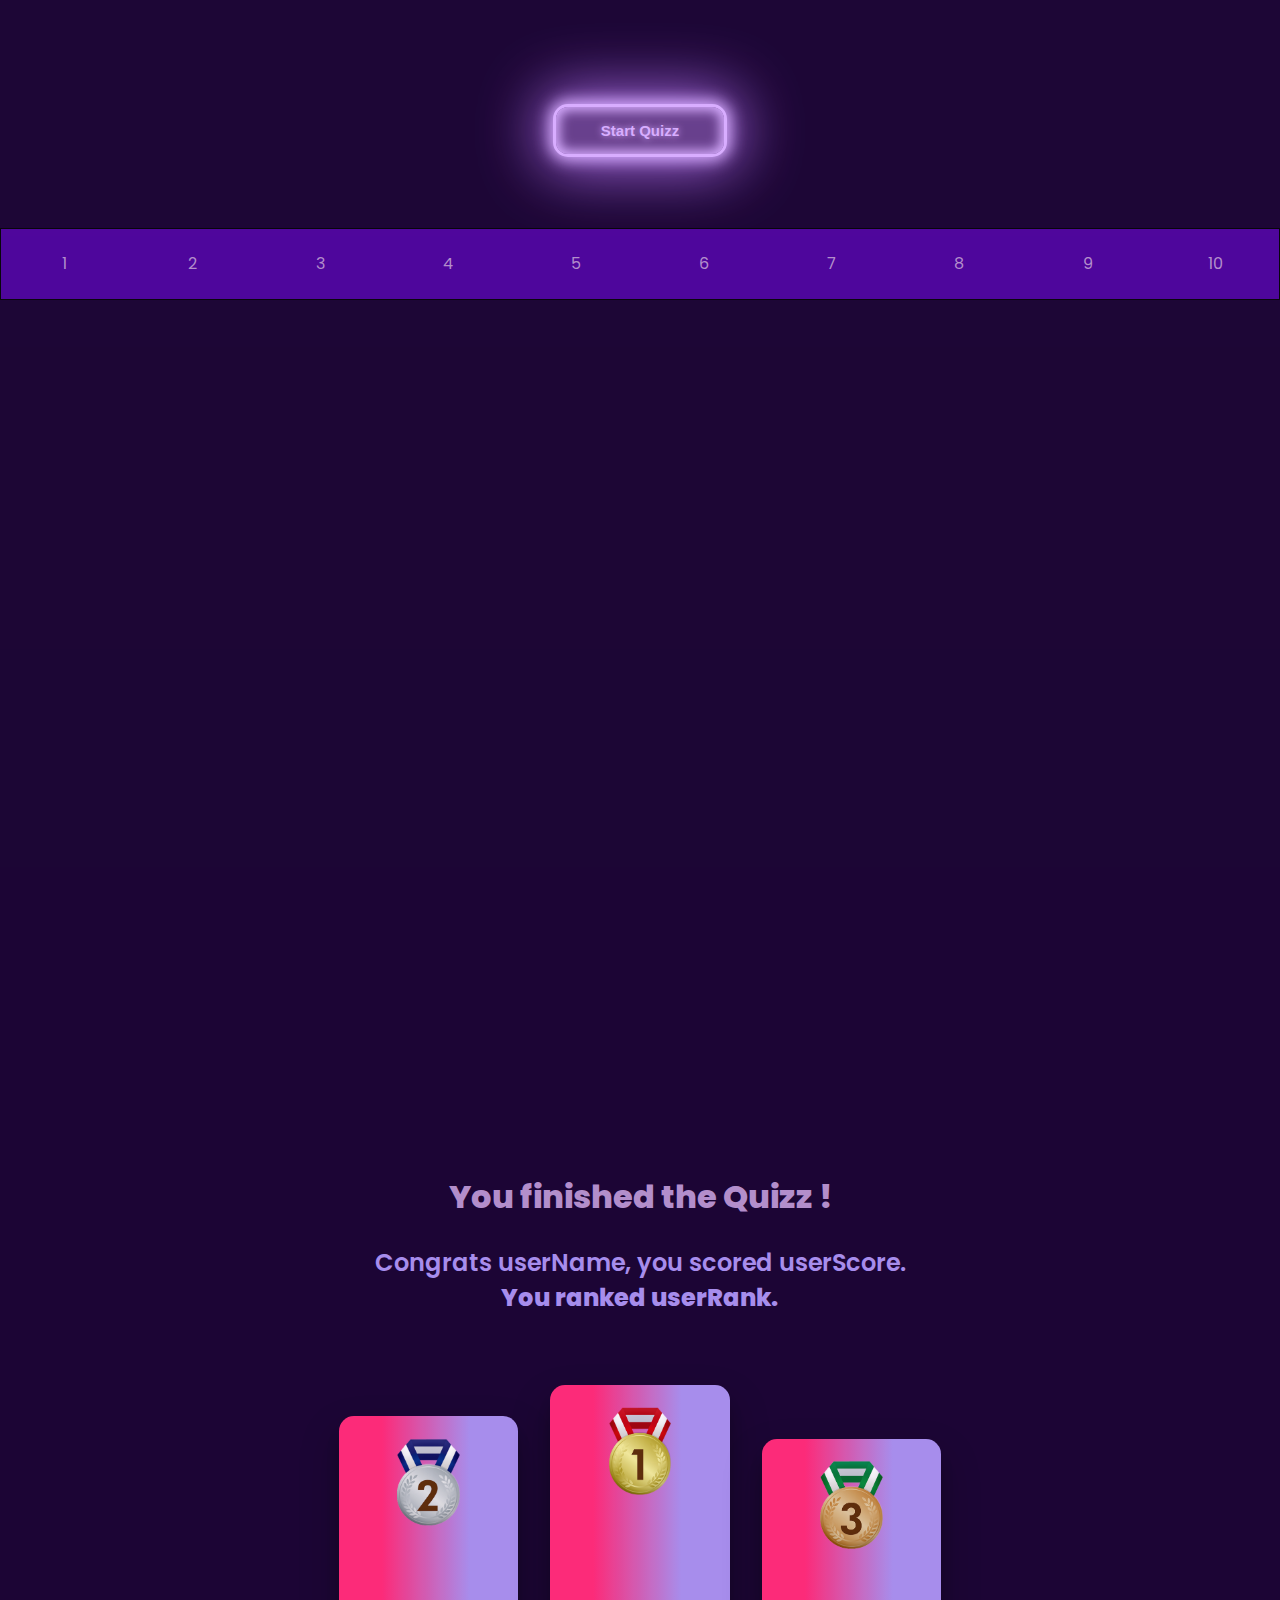
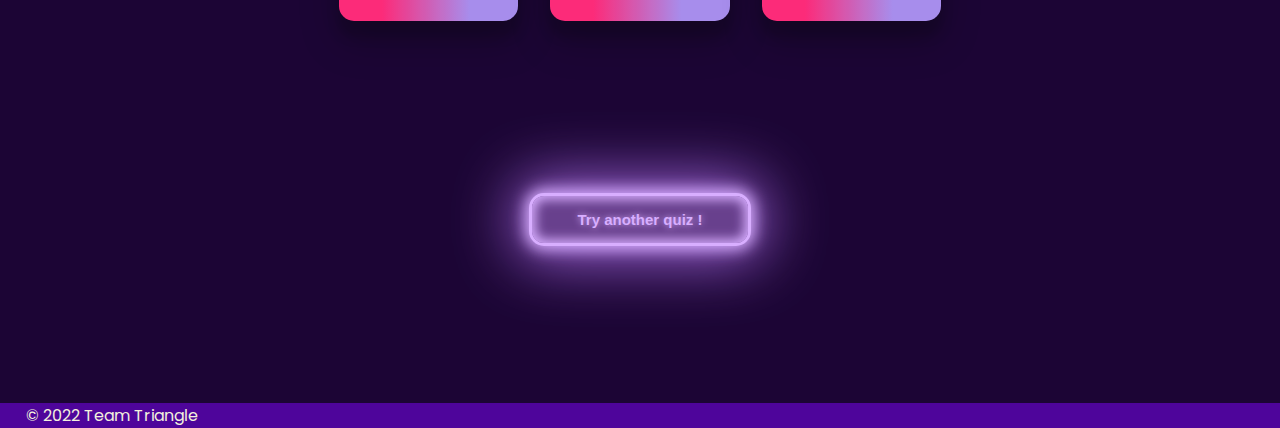
==== commit e1c70a84: "Merge branch 'main' into louBranch" ====
--- a/index.html
+++ b/index.html
@@ -20,7 +20,8 @@
         <div class="homeFlexContainer">
             <nav> 
                 <div id="logo">
-                    <img src="assets/logo-triangle-mini.png" alt="logo"/>
+                    <img src="assets/logo-triangle-mini.png" id="logoSmall" alt="logo"/>
+                    <img src="assets/logo-triangle.png" id="logoBig" alt="logo"/>
                 </div>
                 <button class="neonButton switch" onclick="themeSwitch()">☼ Light Mode</button>
             </nav>
@@ -32,104 +33,84 @@
             </div>
         </div>
     </div>
+      <div class="namePage hid-box" id="namePage">
 
-    <div class="namePage hid-box lightMode" id="namePage">
-        <div class="nameFlexContainer">
-            <form action="/script.js" method="post">
-                <label for="username">Enter your name </label> <br>
+          <div class="nameFlexContainer">
+            <form name="myForm" id="testABC" action="/script.js" method="post">
+                <label for="username" >Enter your name </label> <br>
                 <input name="name" id="username" placeholder="Username"> <br>
             </form>
             <div>
-              <h1>Chose your quizz theme </h1>
+              <h1>Chose your quizz theme</h1>
               <div class="selectQuizz">
-                  <button class="quizzTheme">Quizz 1</button>
-                  <button class="quizzTheme">Quizz 2</button>
-                  <button class="quizzTheme">Quizz 3</button>
+                  <button class="quizzTheme firstQuizz">WildCodeSchool</button>
+                  <button class="quizzTheme secondQuizz">Javascript</button>
+                  <button class="quizzTheme thirdQuizz">WTF</button>
               </div>
             </div>
-            <button class="neonButton" type="submit" onclick="slideUp('.quizPage')">Start Quizz</button>
+            <button class="neonButton launchQuizz" type="submit" onclick="startGame()">Start Quizz</button>
         </div>
     </div>
 
-    <div class="quizPage hid-box lightMode">
-        <!-- insert with JS H1 title and the question -->
+    <div class="quizPage hid-box">
         <div class="quizFlexContainer">
             <ul class="questionTokens">
-                <li id="firstQuestion" class="activeToken">1</li>
-                <li id="secondQuestion" class="successToken">2</li>
-                <li id="thirdQuestion" class="wrongToken">3</li>
-                <li id="fourthQuestion">4</li>
-                <li id="fifthQuestion">5</li>
-                <li id="sixthQuestion">6</li>
-                <li id="seventhQuestion">7</li>
-                <li id="eighthQuestion">8</li>
-                <li id="ninthQuestion">9</li>
-                <li id="tenthQuestion">10</li>
-                <!-- insert the navbar with question :fixed ?-->
-                <!-- in the nav bar we should create the questions: always the same number of questions html/css-->
+                <li id="question1">1</li>
+                <li id="question2">2</li>
+                <li id="question3">3</li>
+                <li id="question4">4</li>
+                <li id="question5">5</li>
+                <li id="question6">6</li>
+                <li id="question7">7</li>
+                <li id="question8">8</li>
+                <li id="question9">9</li>
+                <li id="question10">10</li>
             </ul>
             <div class="testContainer">
               <div class="quizz"></div>
-              <button class="neonButton" id="quickFix" type="submit" onclick="slideUp('.resultsPage')">See Results</button>
-            <!-- insert all 4 answers in this div with a flex for mobile and grid for desktop? -->
+              <!-- <button class="neonButton" id="displayResults" type="submit" onclick="slideUp('.resultsPage')">See Results</button> -->
             </div>
           </div>
     </div>
 
     <div class="resultsPage hid-box">
       <h1>You finished the Quizz !</h1>
-      <p>Congrats userName, you scored userScore.</p>
-      <p>You ranked userRank.</p>
+      <p id="congrats">Congrats userName, you scored userScore.</p>
+      <p id = "rank">You ranked userRank.</p>
       <div class="resultsFlexContainer">
         
-        
         <article class="firstUser">
-          <img
-            class="avatar"
-            src="https://picsum.photos/100/100"
-            alt="avatar de firstUser"
-          />
+          <img class="avatar" src="./assets/goldenMedal.png" alt="Golden Medal">
         <div>
-          <p>firstUserName</p>
-          <p>firstUserScore</p>
+          <p id="firstUserName"></p>
+          <p id="firstUserScore"></p>
         </div>
         </article>
 
         <article class="secondUser">
-          <img
-            class="avatar"
-            src="https://picsum.photos/100/100"
-            alt="avatar de secondUser"
-          />
+          <img class="avatar" src="./assets/silverMedal.png" alt="Silver Medal">
           <div>
-          <p>secondUserName</p>
-          <p>secondUserScore</p>
+          <p id="secondUserName"></p>
+          <p id="secondUserScore"></p>
         </div>
         </article>
 
         <article class="thirdUser">
-          <img
-            class="avatar"
-            src="https://picsum.photos/100/100"
-            alt="avatar de thirdUser"
-          />
-
+          <img class="avatar" src="./assets/bronzeMedal.png" alt="Bronze Medal">
         <div>
-          <p>thirdUserName</p>
-          <p>thirdUserScore</p>
+          <p id="thirdUserName"></p>
+          <p id="thirdUserScore"></p>
         </div>
         </article>
       </div>
-      <button class="neonButton" type="submit" onClick="window.location.reload()">Try another quiz !</button>
-      <!-- <a href="#namePage" 
-      type="button"
-      class="neonButton">
-      "Try another quiz !"</a> -->
+      <button class="neonButton" id="quizzReturn" type="submit" onClick="window.location.reload()">Try another quiz !</button>
+      <!-- <a href="#namePage" type="button" class="neonButton"> "Try another quiz !"</a> -->
       <footer id="footer">
         <p>© 2022 Team Triangle</p>
       </footer> 
     </div>
 
+    
 
     <script src="script.js"></script>
   </body>
--- a/styles.css
+++ b/styles.css
@@ -156,6 +156,27 @@
   font-size: 15px;
   font-weight: bold;
   background-color: var(--btn-color);
+  border-radius: 1em;
+  outline: none;
+  box-shadow: 0 0 1em .25em var(--glow-color),
+         0 0 4em 1em var(--glow-spread-color),
+         inset 0 0 .75em .25em var(--glow-color);
+  text-shadow: 0 0 .5em var(--glow-color);
+  position: relative;
+  transition: all 0.3s;
+ }
+
+ .neonButton:disabled {
+  --glow-color: rgba(217, 176, 255, 0.26);
+  --glow-spread-color: rgba(191, 123, 255, 0.226);
+  --enhanced-glow-color: rgba(231, 206, 255, 0.082);
+  --btn-color: rgba(100, 61, 136, 0.253);
+  /* border: .25em solid var(--glow-color); */
+  padding: 1em 3em;
+  color: var(--glow-color);
+  font-size: 15px;
+  font-weight: bold;
+  /* background-color: var(--btn-color); */
   border-radius: 1em;
   outline: none;
   box-shadow: 0 0 1em .25em var(--glow-color),
@@ -224,6 +245,7 @@
 /////////////////////*/
 .homeFlexContainer,
 .nameFlexContainer,
+.themeFlexContainer,
 .quizFlexContainer {
   display: flex;
   min-height:100vh;
@@ -252,6 +274,12 @@
 /*//////////////////
 //SECTION 1 : HOME//
 //////////////////*/
+#logoSmall {
+  display:inline;
+}
+#logoBig {
+  display:none;
+}
 .homeFlexContainer {
   flex-direction: column;
 }
@@ -294,15 +322,6 @@
 /*////////////////////////////
 //SECTION 2 : QUIZ SELECTOR //
 ////////////////////////////*/
-.namePage {
-  
-}
-.themeSelected {
-
-}
-.themeUnselected {
-
-}
 .nameFlexContainer {
   display: flex;
   flex-direction: column;
@@ -315,6 +334,19 @@
   font-family: var(--font-family);
   background-color:var(--primary-background);
 }
+.themeFlexContainer {
+  display: flex;
+  flex-direction: column;
+  /* background-color: var(--primary-background); */
+  justify-content: center;
+  text-align: center;
+  font: var(--extra-bold);
+  color: var(--info);
+  line-height: 10vh;
+  font-family: var(--font-family);
+  background-color:var(--primary-background);
+}
+
 form {
   width : 80%;
   font-size: var(--XL);
@@ -327,11 +359,18 @@
   font-weight: var(--extra-bold);
   color:var(--text-light)
 }
+
 #username {
-  height: 5vh;
-  width: 40%;
-  border-radius: var(--radius-S);
-}
+    height: 5vh;
+    width: 100%;
+    border-radius: var(--radius-S);
+    height: 4rem;
+    padding: 20px;
+    font-size:var(--L);
+    font-weight: var(--extra-bold);
+}
+
+
 .quizzTheme {
   width: 80%;
   text-align: center;
@@ -341,7 +380,13 @@
   background-size: cover;
   background-position: center;
   font-size: var(--L);
-}
+  color: var(--text-primary);
+}
+.selected {
+  border: rgb(0, 247, 255) 10px solid;  /*REMPLACER PAR VAR*/
+}
+
+
 
 #nameButton {
   width: 70%;
@@ -350,13 +395,13 @@
   margin: 4vh auto;
 }
 .quizzTheme:nth-child(1) {
-  background-image: url("https://picsum.photos/200");
+  background-image: url("/assets/logoquizz1.png");
 }
 .quizzTheme:nth-child(2) {
-  background-image: url("https://picsum.photos/300");
+  background-image: url("/assets/logoquizz2.png");
 }
 .quizzTheme:nth-child(3) {
-  background-image: url("https://picsum.photos/400");
+  background-image: url("/assets/logoquizz3.png");
 }
 
 /*///////////////////
@@ -394,7 +439,7 @@
   background-color:var(--secondary-background);
 }
 li.activeToken {
-  background-color: var(--secondary-background);
+  background-color: var(--text-light);
   color: var(--text-primary);
 }
 li.successToken {
@@ -409,8 +454,10 @@
   /* height: 75vh; */
   display:flex;
   flex-direction: column;
-}
- #quickFix {
+  width: -webkit-fill-available;
+  margin:5%;
+}
+.quizFlexContainer .neonButton {
   height:10vh;
   margin:auto;
 } 
@@ -420,6 +467,7 @@
   flex-direction: column; 
   /* align-items: center; */
   justify-content: center;
+  margin: 30px auto;
 }
 .card {
   height: 88vh;
@@ -478,6 +526,8 @@
          inset 0 0 .75em .25em var(--cardglow-color);
  }
 
+
+
 /*///////////////////////
 //SECTION 4 : RESULTS //
 //////////////////////*/
@@ -501,33 +551,59 @@
 .resultsFlexContainer{
   display: flex;
   flex-direction: column;
-  /* height:90vh; */
-}
-.resultsPage a{
-
-}
+  margin-top: 6vh;
+}
+#congrats{
+  color: rgba(166,142,235,1);
+  padding-top: 2vh;
+  font-weight: 600;
+  font-size: 2vh;
+}
+#rank{
+  color: rgba(166,142,235,1);
+  font-weight: 800;
+  font-size: 2vh;
+}
+
+#congrats{
+  color: rgba(166,142,235,1);
+  padding-top: 1.5rem;
+  font-weight: 600;
+  font-size: 1.5rem;
+}
+
+#rank{
+  color: rgba(166,142,235,1);
+  font-weight: 800;
+  font-size: 1.5rem;
+}
+
 .resultsFlexContainer article{
-  background-color: #673f92;
+  background: rgb(255,39,115);
+  background: linear-gradient(90deg, rgba(255,39,115,1) 24%, rgba(166,142,235,1) 73%);
   display: flex;
   flex-direction: row;
-  justify-content: center;
+  justify-content: space-evenly;
   align-items: center;
   margin: 1vw 10vw;
-  border-radius: 2% ;
+  border-radius: 15px;
   box-shadow: rgba(0, 0, 0, 0.3) 0px 19px 38px, rgba(0, 0, 0, 0.22) 0px 15px 12px;
 }
 .resultsFlexContainer article div {
-  margin: 0.5rem;
+  margin: 1vh;
 }
 .resultsFlexContainer article p {
   color: var(--text-primary);
-  margin: 0.5rem;
-}
+  font-weight: 900;
+  font-size: 3vh;
+  margin: 1vh;
+}
+
 .avatar {
-  border-radius: 50%;
-  height: 7vw;
-  width: 7vw;
-}
+  width: 10%;
+  padding-top: 0;
+}
+
 footer {
   background-color: var(--secondary-background);
 }
@@ -536,7 +612,7 @@
   align-items: left;
   margin: auto auto auto 2%;
   color: beige;
-} 
+}
 
 /*/////////////////////////////
 //SECTION  : DESKTOP VERSION //
@@ -586,12 +662,12 @@
   .resultsFlexContainer {
     flex-direction: row;
     align-items: flex-end;
-    justify-content: space-around;
+    justify-content: center;
     margin-left: 15vw;
     margin-right: 15vw;
   }
   .resultsFlexContainer article {
-    background-color: #673f92;
+    background-color: #a68eeb;
     margin: 1rem 1rem 1rem 1rem;
     display: flex;
     flex-direction: column;
@@ -600,28 +676,43 @@
   }
   article.firstUser{
     order: 2 ;
-    padding-bottom: 10rem;
+    padding-bottom: 11vh;
   }
   article.secondUser{
     order: 1 ;
-    padding-bottom: 6rem;
+    padding-bottom: 7.5vh;
   }
   article.thirdUser{
     order: 3 ;
-    padding-bottom: rem ;
+    padding-bottom: 5vh ;
   }
   .avatar {
-    margin-top: 2rem;
-  }
+    width: 35%;
+    margin-top: 2.5vh;
+  }
+
   .selectQuizz {
     display: flex;
     flex-direction: row;
     justify-content: space-between;
-    padding: 2rem;
+    padding: 2.5vh;
   }
   button.quizzTheme {
     height: 25vh;
     width: 80%;
     margin: 1%;
   }
+  #logo img {
+    /* height: 10vh; */
+    /* margin: 3%;
+    padding: 2%; */
+    background-image: transparent;
+    width: initial;
+  }
+  #logoSmall {
+    display:none;
+  }
+  #logoBig {
+    display:inline;
+  }
 }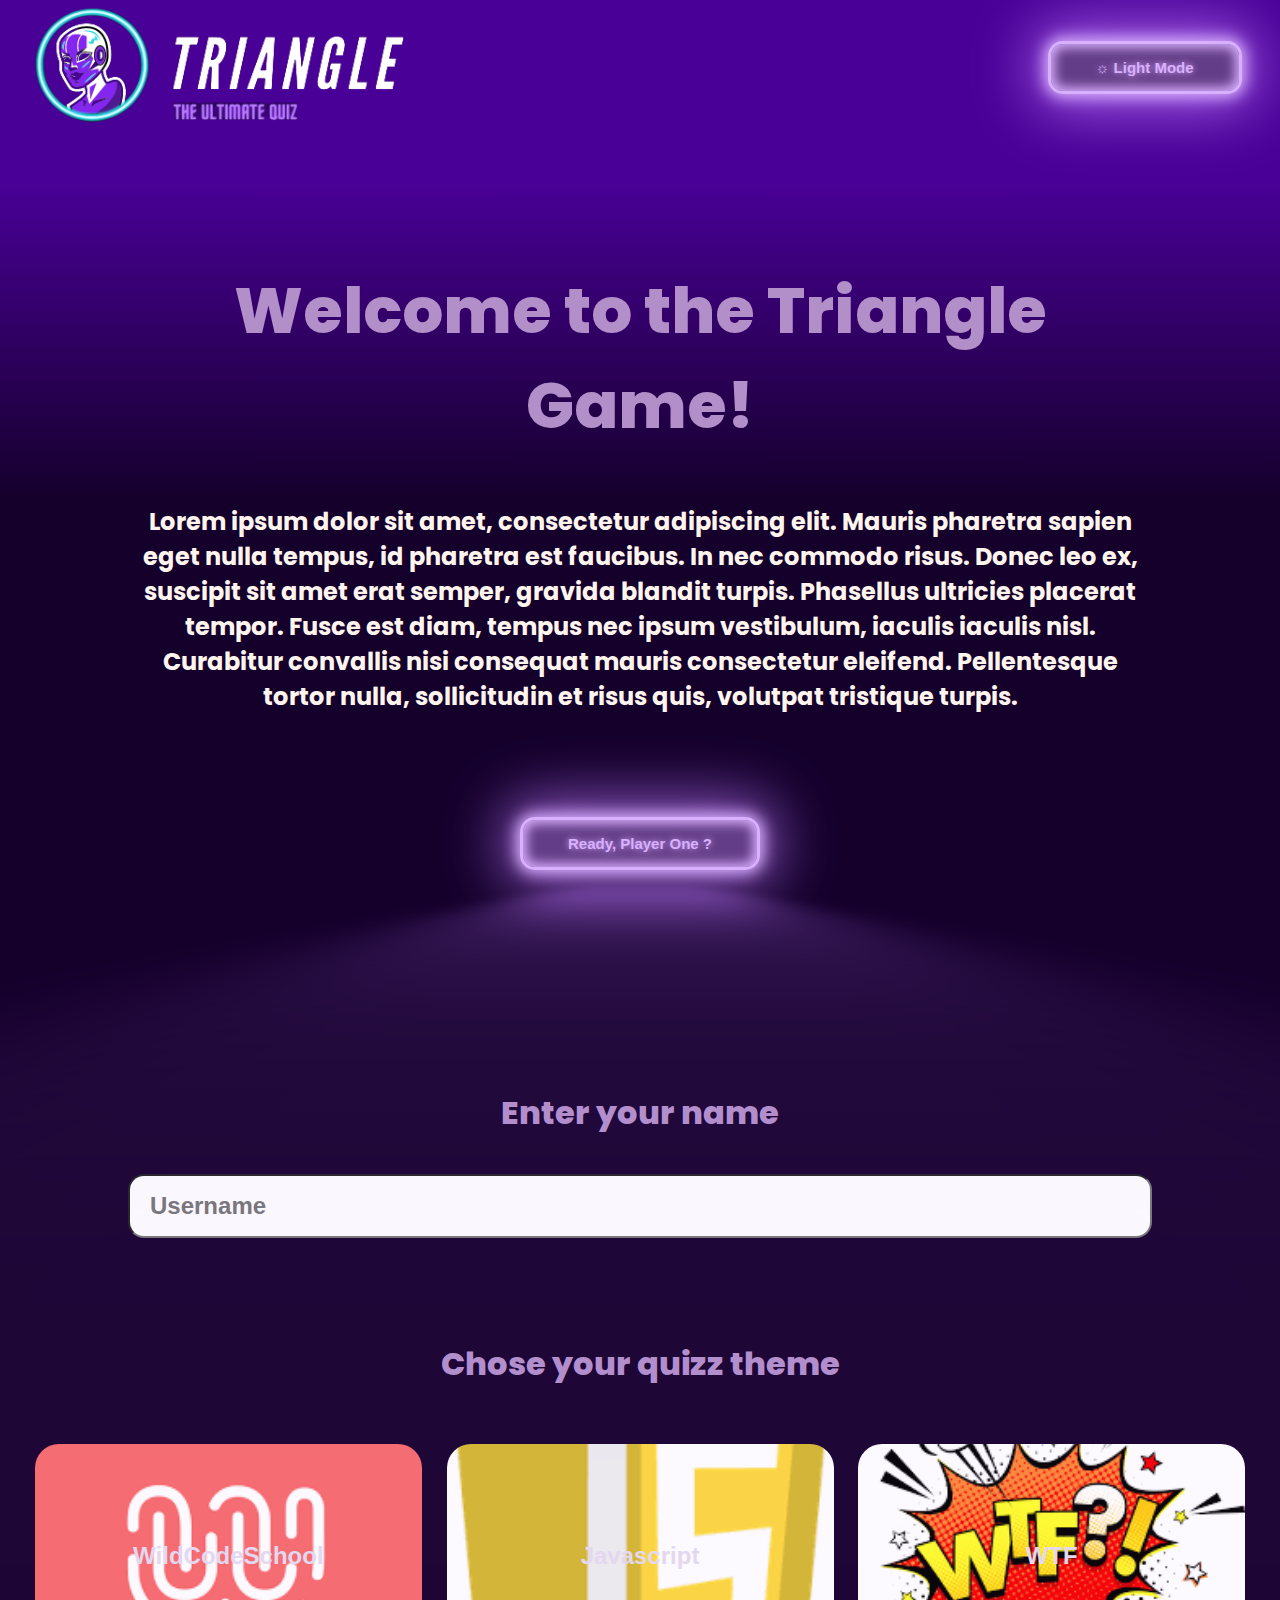
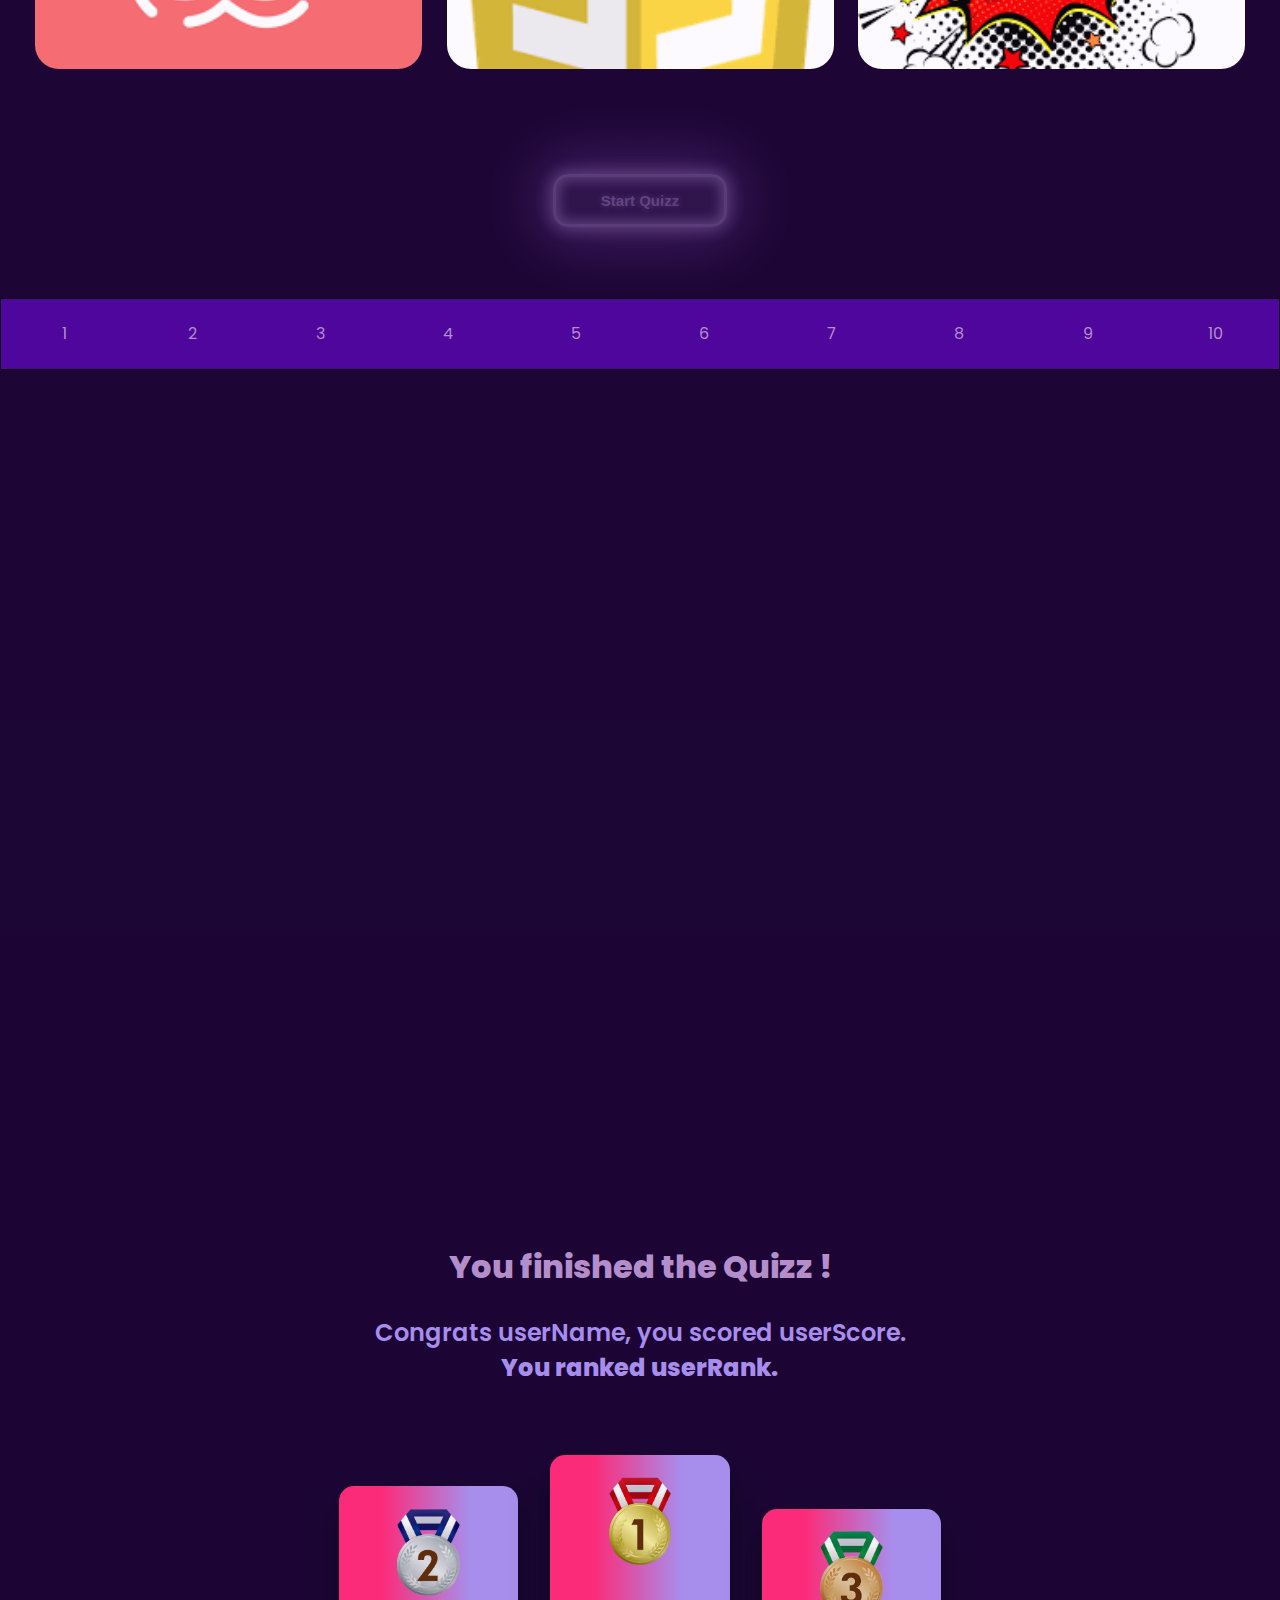
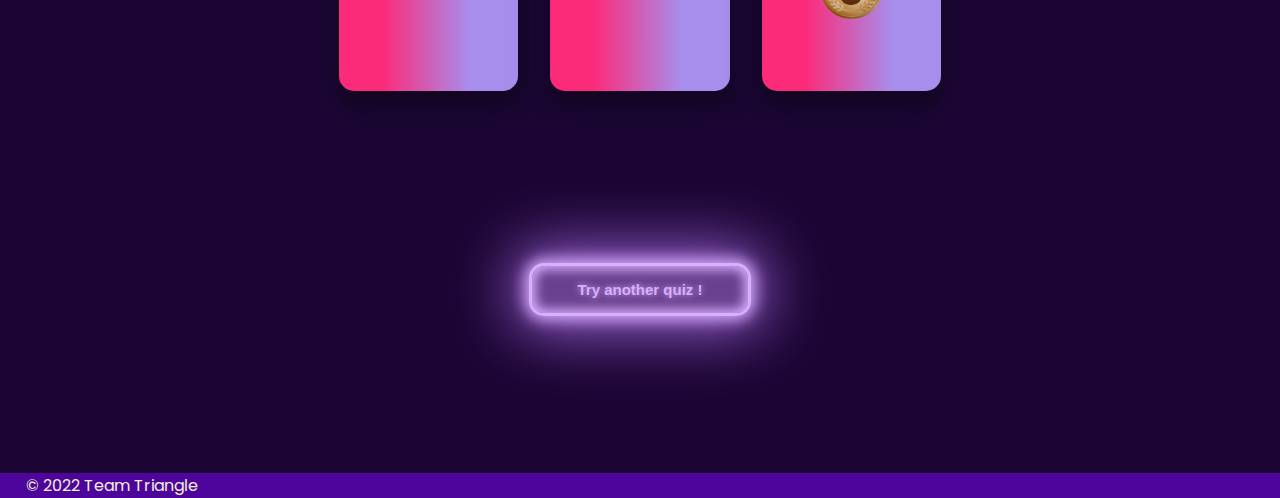
==== commit 3fe59096: "Removed unused assets and cleaned up the files" ====
--- a/index.html
+++ b/index.html
@@ -1,6 +1,5 @@
 <!DOCTYPE html>
 <html lang="fr">
-
   <head>
     <meta charset="UTF-8" />
     <meta http-equiv="X-UA-Compatible" content="IE=edge" />
@@ -27,7 +26,7 @@
             </nav>
             <div id="welcome">
                 <h1 class="text">Welcome to the Triangle Game!</h1>
-                <p class="text">This game is especially made for developers. We want to test your knowledge and maybe you will compete with Zakari, Kahoot'master. Before starting, you must know that even the most highly trained don't succes. But you can try it. Are you ready to take up the challenge?</p>
+                <p class="text">Lorem ipsum dolor sit amet, consectetur adipiscing elit. Mauris pharetra sapien eget nulla tempus, id pharetra est faucibus. In nec commodo risus. Donec leo ex, suscipit sit amet erat semper, gravida blandit turpis. Phasellus ultricies placerat tempor. Fusce est diam, tempus nec ipsum vestibulum, iaculis iaculis nisl. Curabitur convallis nisi consequat mauris consectetur eleifend. Pellentesque tortor nulla, sollicitudin et risus quis, volutpat tristique turpis.</p>
                 <button class="neonButton" id="btnGlow" onclick="slideUp('.namePage')"> <span>Ready, Player One ?</span>
                 </button>
             </div>
@@ -36,7 +35,7 @@
       <div class="namePage hid-box" id="namePage">
 
           <div class="nameFlexContainer">
-            <form name="myForm" id="testABC" action="/script.js" method="post">
+            <form name="myForm" id="userForm" action="/script.js" method="post">
                 <label for="username" >Enter your name </label> <br>
                 <input name="name" id="username" placeholder="Username"> <br>
             </form>
@@ -109,9 +108,6 @@
         <p>© 2022 Team Triangle</p>
       </footer> 
     </div>
-
-    
-
     <script src="script.js"></script>
   </body>
 </html>
--- a/styles.css
+++ b/styles.css
@@ -65,56 +65,41 @@
   font-family: var(--font-family);
   /* overflow:hidden; */
 }
-
 h1 {
   font-size: var(--XL);
   font-weight: var(--extra-bold);
   color:var(--text-light)
-
-}
-
+}
 h2 {
   font-size: var(--L);
   font-weight: var(--extra-bold);
   color:var(--text-light)
-
-}
-
+}
 h3 {
   font-size: var(--M);
   font-weight: var(--bold);
   color:var(--text-light)
-
-}
-
+}
 h4 {
   font-size: var(--S);
   font-weight: var(--bold);
   color:var(--text-light)
-
-}
-
+}
 h5 {
   font-size: var(--X);
   font-weight: var(--bold);
   color:var(--text-light)
-
-}
-
+}
 h6 {
   font-size: var(--XS);
   font-weight: var(--semi-bold);
   color:var(--text-light)
-
-}
-
+}
 p {
   font-size: var(--S);
   font-weight: var(--regular);
   color:var(--text-secondary)
-
-}
-
+}
 a {
   font-size: var(--S);
   font-weight: var(--regular);
@@ -346,7 +331,6 @@
   font-family: var(--font-family);
   background-color:var(--primary-background);
 }
-
 form {
   width : 80%;
   font-size: var(--XL);
@@ -359,7 +343,6 @@
   font-weight: var(--extra-bold);
   color:var(--text-light)
 }
-
 #username {
     height: 5vh;
     width: 100%;
@@ -369,8 +352,6 @@
     font-size:var(--L);
     font-weight: var(--extra-bold);
 }
-
-
 .quizzTheme {
   width: 80%;
   text-align: center;
@@ -385,9 +366,6 @@
 .selected {
   border: rgb(0, 247, 255) 10px solid;  /*REMPLACER PAR VAR*/
 }
-
-
-
 #nameButton {
   width: 70%;
   height: 6vh; 
@@ -526,12 +504,9 @@
          inset 0 0 .75em .25em var(--cardglow-color);
  }
 
-
-
 /*///////////////////////
 //SECTION 4 : RESULTS //
 //////////////////////*/
-
 .resultsPage{
   min-height:100vh;
 }
@@ -564,20 +539,17 @@
   font-weight: 800;
   font-size: 2vh;
 }
-
 #congrats{
   color: rgba(166,142,235,1);
   padding-top: 1.5rem;
   font-weight: 600;
   font-size: 1.5rem;
 }
-
 #rank{
   color: rgba(166,142,235,1);
   font-weight: 800;
   font-size: 1.5rem;
 }
-
 .resultsFlexContainer article{
   background: rgb(255,39,115);
   background: linear-gradient(90deg, rgba(255,39,115,1) 24%, rgba(166,142,235,1) 73%);
@@ -598,12 +570,10 @@
   font-size: 3vh;
   margin: 1vh;
 }
-
 .avatar {
   width: 10%;
   padding-top: 0;
 }
-
 footer {
   background-color: var(--secondary-background);
 }
@@ -690,7 +660,6 @@
     width: 35%;
     margin-top: 2.5vh;
   }
-
   .selectQuizz {
     display: flex;
     flex-direction: row;
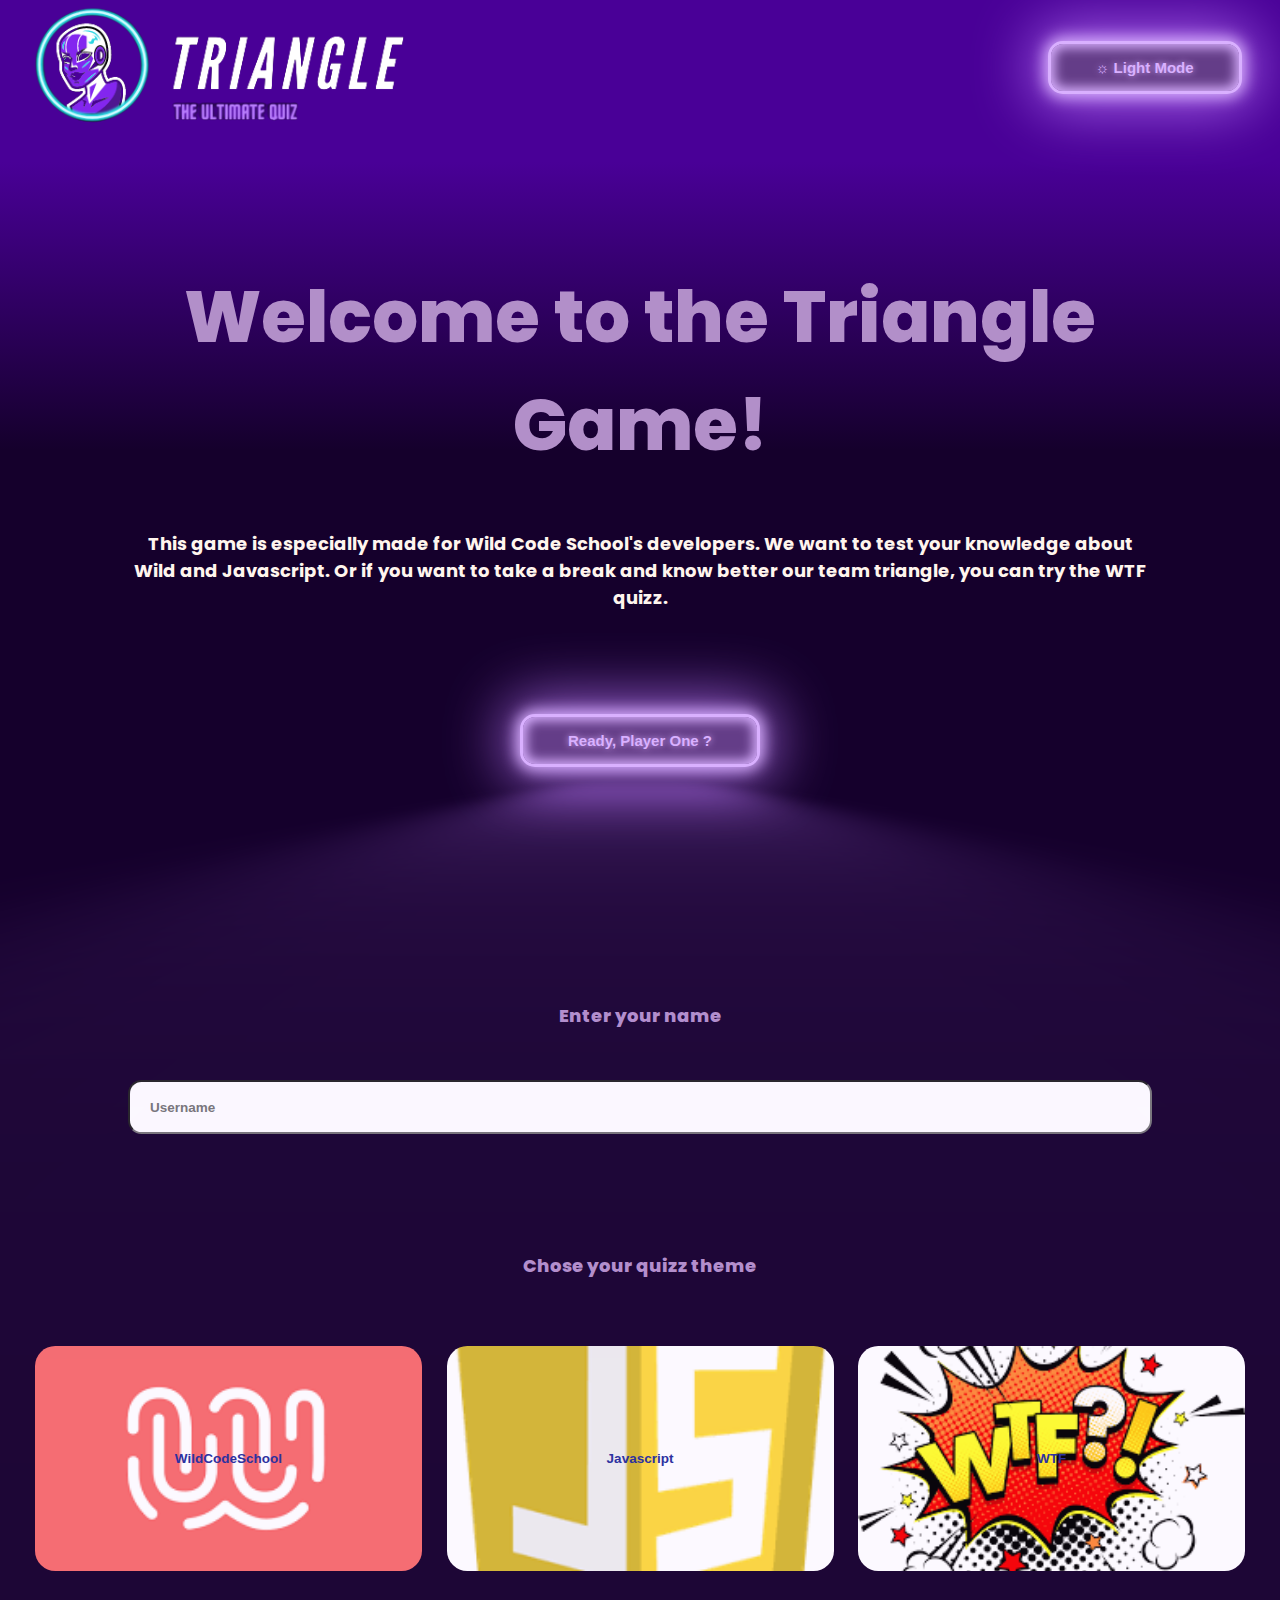
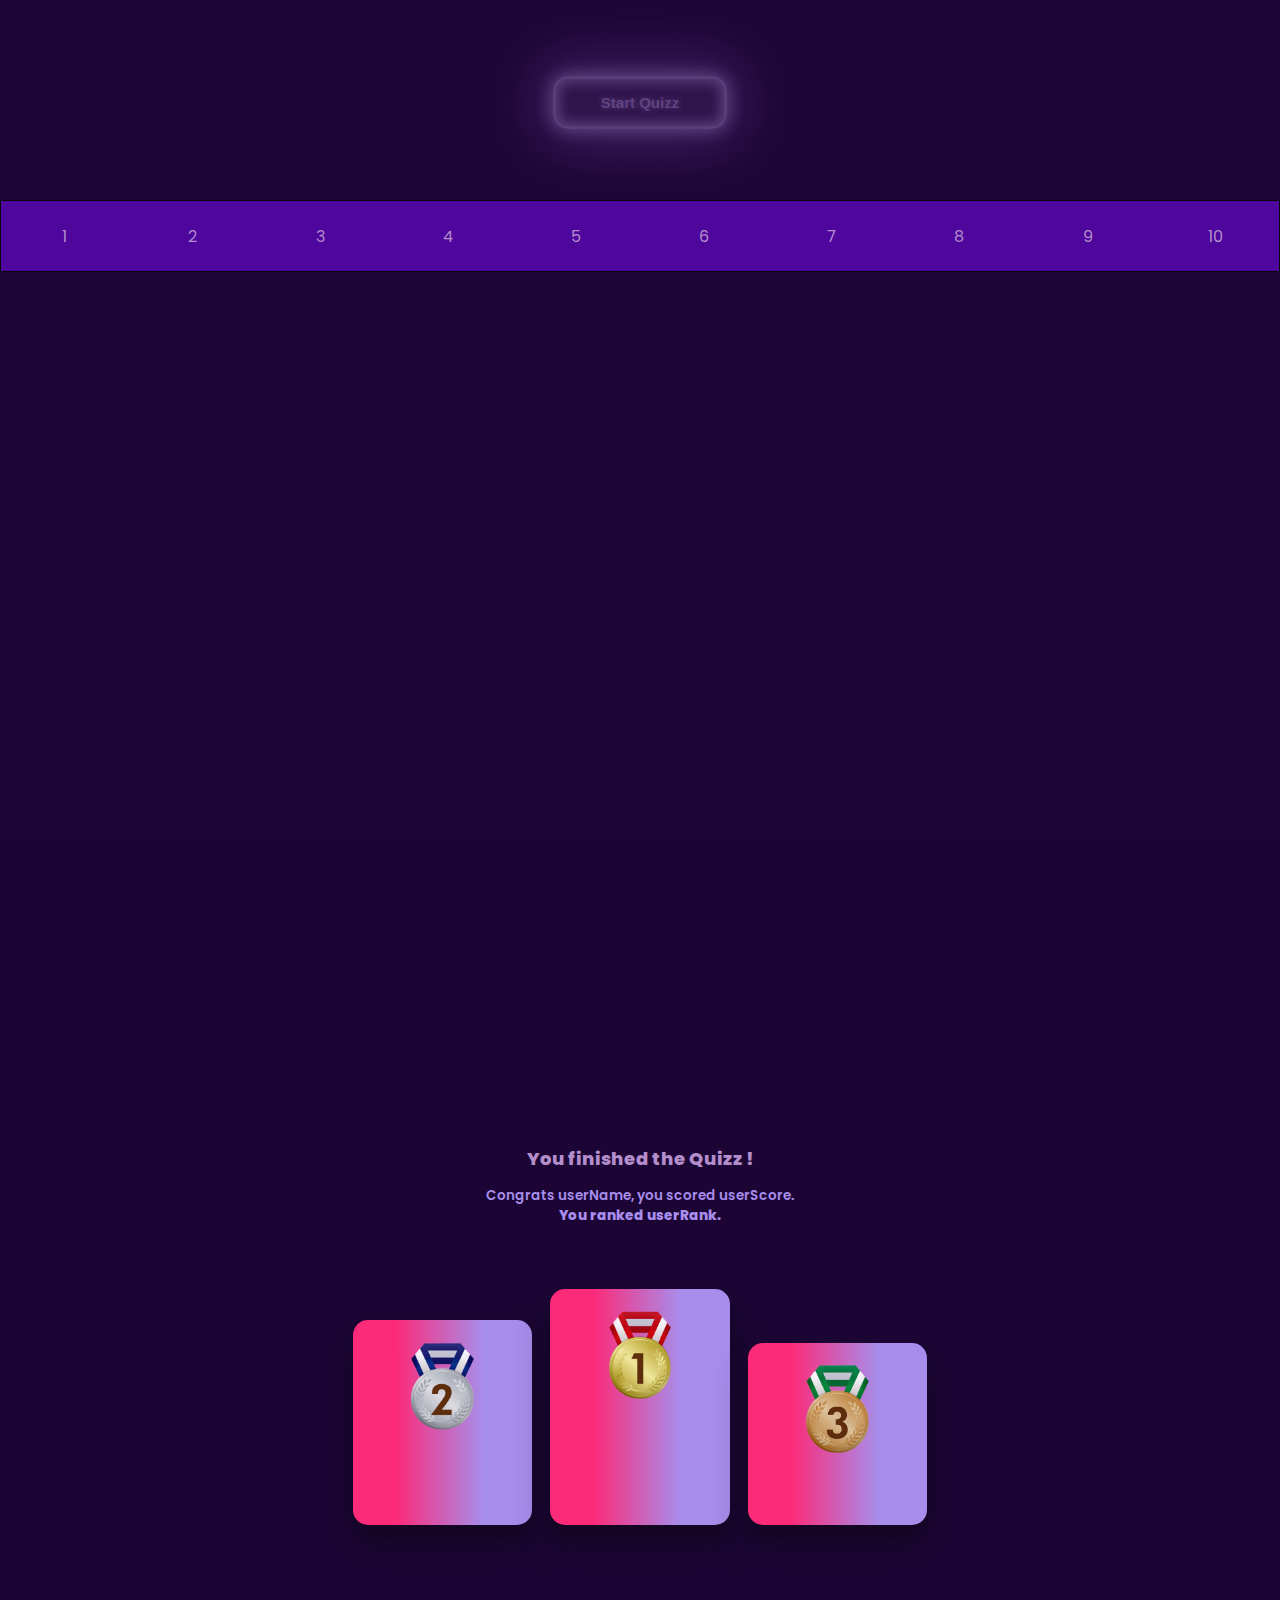
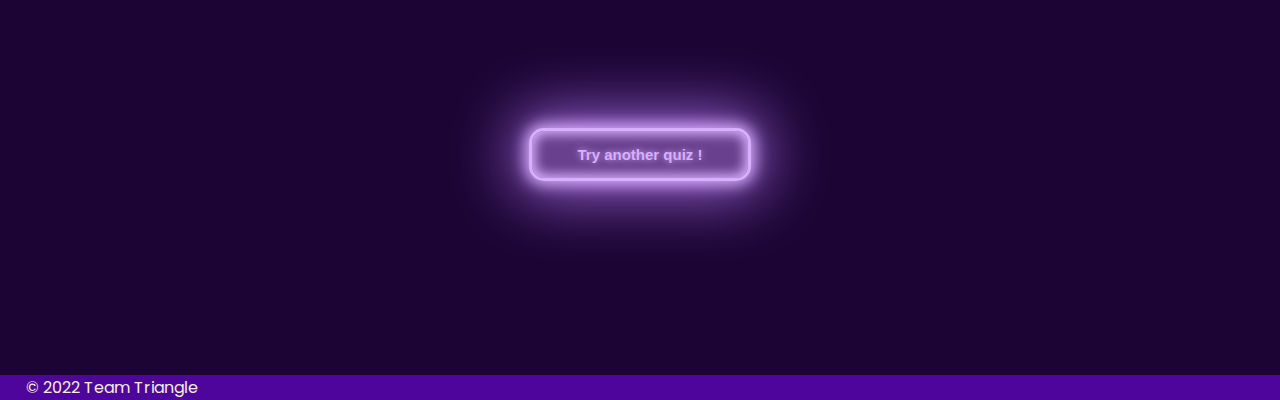
==== commit a939af34: "Text introduction, font-size mainPAge" ====
--- a/index.html
+++ b/index.html
@@ -26,7 +26,7 @@
             </nav>
             <div id="welcome">
                 <h1 class="text">Welcome to the Triangle Game!</h1>
-                <p class="text">Lorem ipsum dolor sit amet, consectetur adipiscing elit. Mauris pharetra sapien eget nulla tempus, id pharetra est faucibus. In nec commodo risus. Donec leo ex, suscipit sit amet erat semper, gravida blandit turpis. Phasellus ultricies placerat tempor. Fusce est diam, tempus nec ipsum vestibulum, iaculis iaculis nisl. Curabitur convallis nisi consequat mauris consectetur eleifend. Pellentesque tortor nulla, sollicitudin et risus quis, volutpat tristique turpis.</p>
+                <p class="text">This game is especially made for Wild Code School's developers. We want to test your knowledge about Wild and Javascript. Or if you want to take a break and know better our team triangle, you can try the WTF quizz.</p>
                 <button class="neonButton" id="btnGlow" onclick="slideUp('.namePage')"> <span>Ready, Player One ?</span>
                 </button>
             </div>
@@ -36,11 +36,11 @@
 
           <div class="nameFlexContainer">
             <form name="myForm" id="userForm" action="/script.js" method="post">
-                <label for="username" >Enter your name </label> <br>
+                <label for="username" class="text">Enter your name </label> <br>
                 <input name="name" id="username" placeholder="Username"> <br>
             </form>
             <div>
-              <h1>Chose your quizz theme</h1>
+              <h1 class="text">Chose your quizz theme</h1>
               <div class="selectQuizz">
                   <button class="quizzTheme firstQuizz">WildCodeSchool</button>
                   <button class="quizzTheme secondQuizz">Javascript</button>
@@ -73,9 +73,9 @@
     </div>
 
     <div class="resultsPage hid-box">
-      <h1>You finished the Quizz !</h1>
-      <p id="congrats">Congrats userName, you scored userScore.</p>
-      <p id = "rank">You ranked userRank.</p>
+      <h1 class="text">You finished the Quizz !</h1>
+      <p id="congrats" class="text">Congrats userName, you scored userScore.</p>
+      <p id = "rank" class="text">You ranked userRank.</p>
       <div class="resultsFlexContainer">
         
         <article class="firstUser">
--- a/styles.css
+++ b/styles.css
@@ -28,21 +28,20 @@
   /* Background Colors*/
   --primary-background:#15002c;
   --secondary-background: #490097;
-  /* --dark-background:#2B1E70; */
   /* --light-primary-background:;
-  --light-secondary-background:;*/
-  --dark-primary-background:rgb(48, 54, 61);
-  --dark-secondary-background: rgb(13, 17, 23);
+  --light-secondary-background:;
+  --dark-primary-background: #15002c;
+  --dark-secondary-background: #490097;   -- Placeholder for future themes */
 
   /* Font Family */
   --font-family: 'Poppins', sans-serif;
 
   /* Font-Size */
-  --XL : 2rem;
-  --L: 1.5rem;
-  --M: 1.25;
-  --S: 1rem;
-  --XS: 0.75rem;
+  --XL : 2vh;
+  --L: 1.5vh;
+  --M: 1.25vh;
+  --S: 1vh;
+  --XS: 0.75vh;
 
   /* Font-Weight */
   --black : 900;
@@ -52,15 +51,14 @@
   --regular:400;
 
   /* border-radius */
-  --radius-L: 2rem;
-  --radius-M:1.5rem;
-  --radius-S:1rem;
+  --radius-L: 2em;
+  --radius-M:1.5em;
+  --radius-S:1em;
 
   /* Shadows */
-  --level-1 : box-shadow: 0px 2px 10px 0px #1901341F;
+  --level-1 : 0px 2px 10px 0px #1901341F;
   --level-2 : 0px 4px 10px 0px #19013429;
 }
-
 body {
   font-family: var(--font-family);
   /* overflow:hidden; */
@@ -106,14 +104,12 @@
   text-decoration: initial;
   color:var(--text-link)
 }
-
 .mainPage {
   background-color: #5600b5;
   background-image: linear-gradient(180deg, #490097 18%, #15002c 50%);
   /* background-image: linear-gradient(180deg, #5600b5 18%, #15002c 50%); */
   width: auto;
 }
-
 button, .primary-button{
   border-radius: var(--radius-L);
   background-color: var(--primary-color);
@@ -127,9 +123,7 @@
   text-align: center;
 }
 /* PARTIE MARIE BUTTON START */
-
 /* From cssbuttons.io by @adamgiebl */
-/* From cssbuttons.io */
  .neonButton {
   --glow-color: rgb(217, 176, 255);
   --glow-spread-color: rgba(191, 123, 255, 0.781);
@@ -150,7 +144,6 @@
   position: relative;
   transition: all 0.3s;
  }
-
  .neonButton:disabled {
   --glow-color: rgba(217, 176, 255, 0.26);
   --glow-spread-color: rgba(191, 123, 255, 0.226);
@@ -171,7 +164,6 @@
   position: relative;
   transition: all 0.3s;
  }
- 
 #btnGlow::after {
   pointer-events: none;
   content: "";
@@ -185,7 +177,6 @@
   opacity: .7;
   transform: perspective(1.5em) rotateX(35deg) scale(1, .6);
  }
- 
  .neonButton:hover {
   color: var(--btn-color);
   background-color: var(--glow-color);
@@ -193,14 +184,11 @@
          0 0 4em 2em var(--glow-spread-color),
          inset 0 0 .75em .25em var(--glow-color);
  }
- 
  #btnTest:active {
   box-shadow: 0 0 0.6em .25em var(--glow-color),
          0 0 2.5em 2em var(--glow-spread-color),
          inset 0 0 .5em .25em var(--glow-color);
  }
-
-
 .secondary-button{
   border-radius: var(--radius-L);
   background-color: var(--secondary-color);
@@ -210,7 +198,6 @@
   color:var(--text-light);
   border:none;
 }
-
 .secondary-button:hover {
   border-radius: var(--radius-L);
   background-color: var(--secondary-light);
@@ -220,7 +207,6 @@
   color:var(--text-light);
   border:none;
 }
-
 .cards{
   box-shadow:var(--level-2)
 }
@@ -249,12 +235,6 @@
   height: 100vh;
   width:100%
 }
-.lightMode {
-  background-image: linear-gradient(180deg, #967ab3 18%, #720edd 50%);
-}
-.textLightMode {
-  color: var(--text-primary);
-}
 
 /*//////////////////
 //SECTION 1 : HOME//
@@ -275,7 +255,6 @@
 }
 #logo img {
   max-height: 15vh;
-  background-image: transparent;
   width: auto;
   margin: 4px;
 }
@@ -299,25 +278,28 @@
 }
 #welcome h1 {
   padding-bottom: 2%;
+  font-size: 5vh;
 }
 #welcome p {
   margin: 3% 0 10% 0;
+  font-size: 2vh;
 }
 
 /*////////////////////////////
 //SECTION 2 : QUIZ SELECTOR //
 ////////////////////////////*/
+.namePage {
+  background-color:var(--primary-background);
+}
 .nameFlexContainer {
   display: flex;
   flex-direction: column;
-  /* background-color: var(--primary-background); */
   justify-content: center;
   text-align: center;
   font: var(--extra-bold);
   color: var(--info);
   line-height: 10vh;
   font-family: var(--font-family);
-  background-color:var(--primary-background);
 }
 .themeFlexContainer {
   display: flex;
@@ -329,7 +311,7 @@
   color: var(--info);
   line-height: 10vh;
   font-family: var(--font-family);
-  background-color:var(--primary-background);
+  /* background-color:var(--primary-background); */
 }
 form {
   width : 80%;
@@ -344,10 +326,9 @@
   color:var(--text-light)
 }
 #username {
-    height: 5vh;
+    height: 6vh;
     width: 100%;
     border-radius: var(--radius-S);
-    height: 4rem;
     padding: 20px;
     font-size:var(--L);
     font-weight: var(--extra-bold);
@@ -361,7 +342,7 @@
   background-size: cover;
   background-position: center;
   font-size: var(--L);
-  color: var(--text-primary);
+  color: var(--secondary-light);
 }
 .selected {
   border: rgb(0, 247, 255) 10px solid;  /*REMPLACER PAR VAR*/
@@ -385,7 +366,7 @@
 /*///////////////////
 //SECTION 3 : QUIZ //
 ///////////////////*/
-.quizFlexContainer {
+.quizPage {
   background-color: var(--primary-background);
 }
 .quizFlexContainer h1 {
@@ -404,7 +385,7 @@
   list-style:none;
   width:10vw;
   border: 1px solid black;
-  background-color: var(---secondary-light);
+  background-color: var(--secondary-light);
 }
 .questionTokens li {
   width: 100%;
@@ -509,8 +490,6 @@
 //////////////////////*/
 .resultsPage{
   min-height:100vh;
-}
-.resultsPage{
   display: flex;
   flex-direction: column;
   background-color: var(--primary-background);
@@ -541,14 +520,14 @@
 }
 #congrats{
   color: rgba(166,142,235,1);
-  padding-top: 1.5rem;
+  padding-top: 1.5vh;
   font-weight: 600;
-  font-size: 1.5rem;
+  font-size: 1.5vh;
 }
 #rank{
   color: rgba(166,142,235,1);
   font-weight: 800;
-  font-size: 1.5rem;
+  font-size: 1.5vh;
 }
 .resultsFlexContainer article{
   background: rgb(255,39,115);
@@ -578,11 +557,31 @@
   background-color: var(--secondary-background);
 }
 #footer p {
+  font-size:medium;
   text-align:left;
-  align-items: left;
   margin: auto auto auto 2%;
   color: beige;
 }
+.cardButtonLight {
+  background-color: #5CC689;
+}
+
+/*/////////////////////////////
+//VERSION : LIGHT MODE //
+/////////////////////////////*/
+.lightMode {
+  background-image: linear-gradient(180deg, #967ab3 18%, #720edd 50%);
+}
+.textLightMode {
+  color: #ffffff;
+}
+.lightPage {
+  background-color: #720edd;
+}
+.cardButtonLight {
+  background-color: #720edd;
+}
+
 
 /*/////////////////////////////
 //SECTION  : DESKTOP VERSION //
@@ -592,10 +591,10 @@
     padding: 1em 3em;
   }
   #welcome h1 {
-    font-size: 4rem;
+    font-size: 8vh;
   }
   #welcome p {
-    font-size: 1.5rem;
+    font-size: 2vh;
     font-weight: var(--bold);
   }
   .questionTokens {
@@ -623,9 +622,6 @@
     width: 100%;
     height: 75vh;
   }
-  /* button.button-card {
-    height: 25vh;
-  } */
   button.cardButton {
     height: 25vh;
   }
@@ -638,7 +634,7 @@
   }
   .resultsFlexContainer article {
     background-color: #a68eeb;
-    margin: 1rem 1rem 1rem 1rem;
+    margin: 1vh;
     display: flex;
     flex-direction: column;
     align-content: flex-start;
@@ -672,10 +668,6 @@
     margin: 1%;
   }
   #logo img {
-    /* height: 10vh; */
-    /* margin: 3%;
-    padding: 2%; */
-    background-image: transparent;
     width: initial;
   }
   #logoSmall {
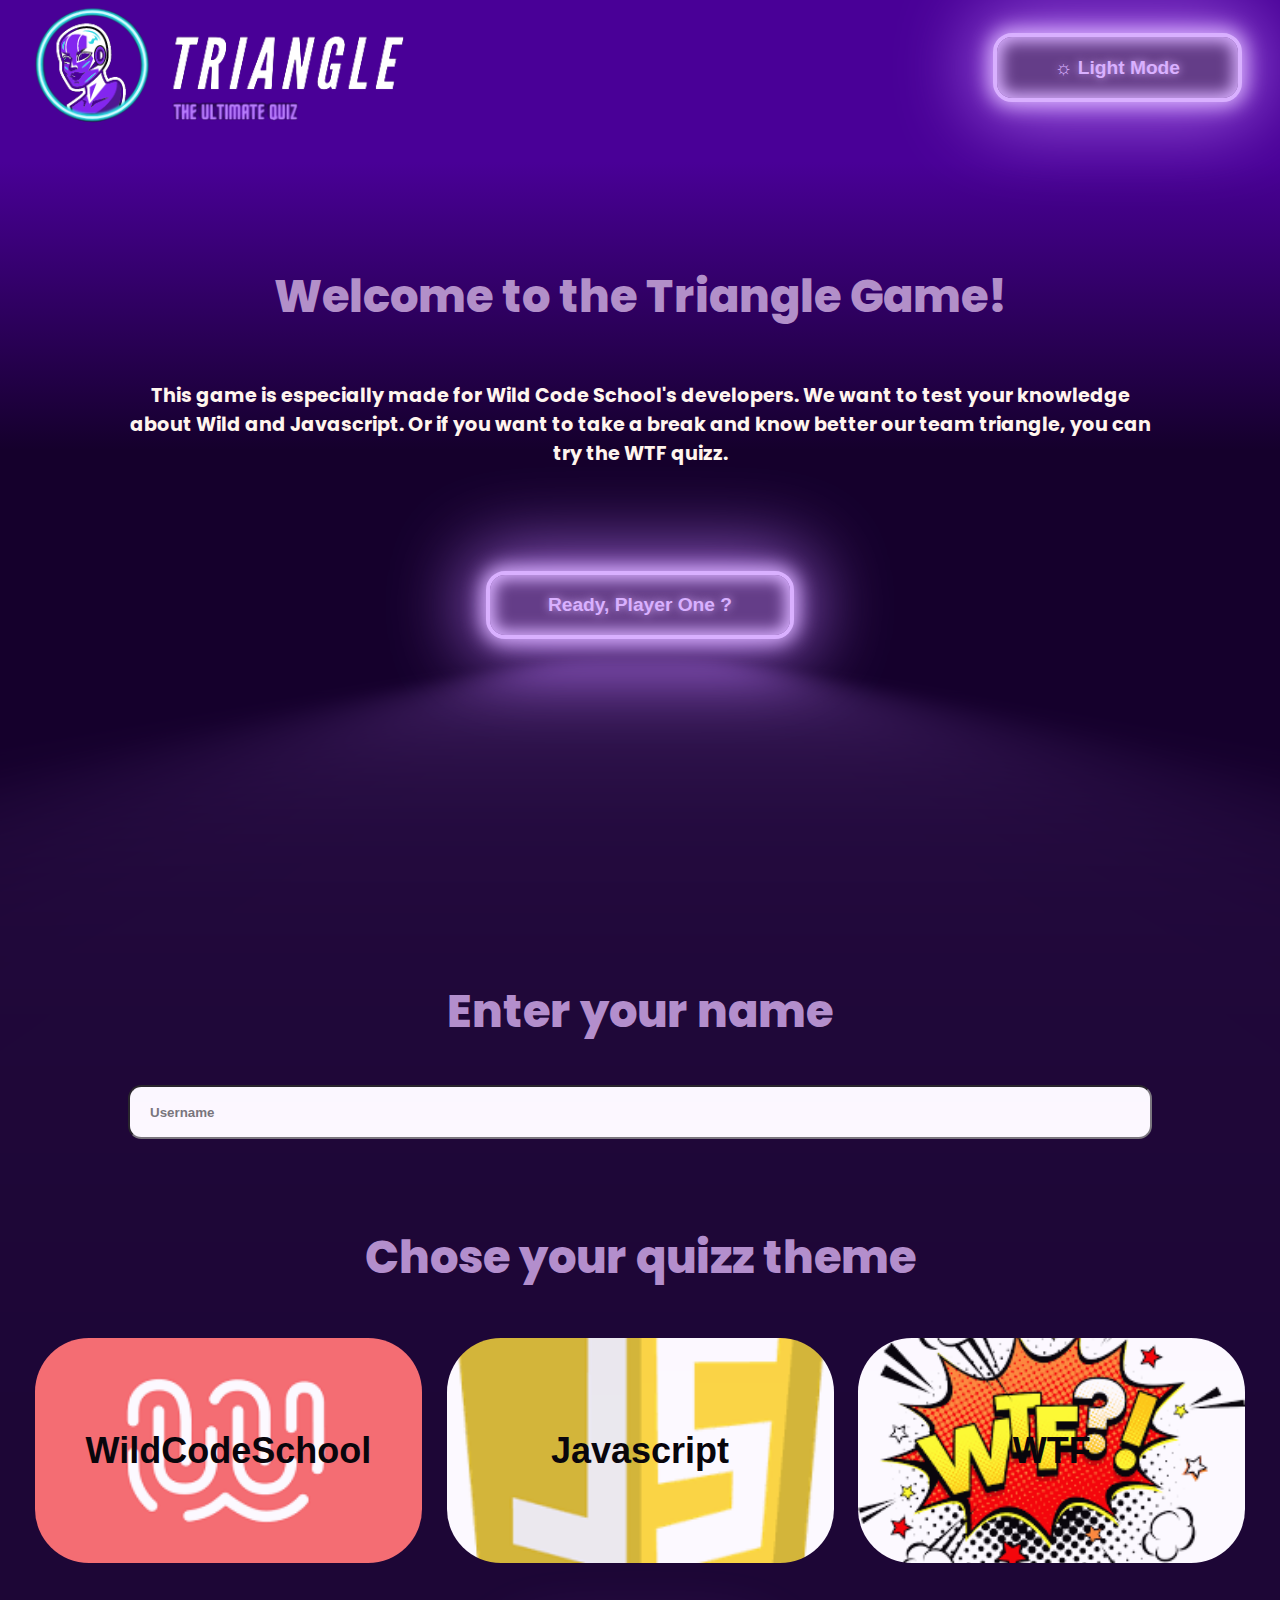
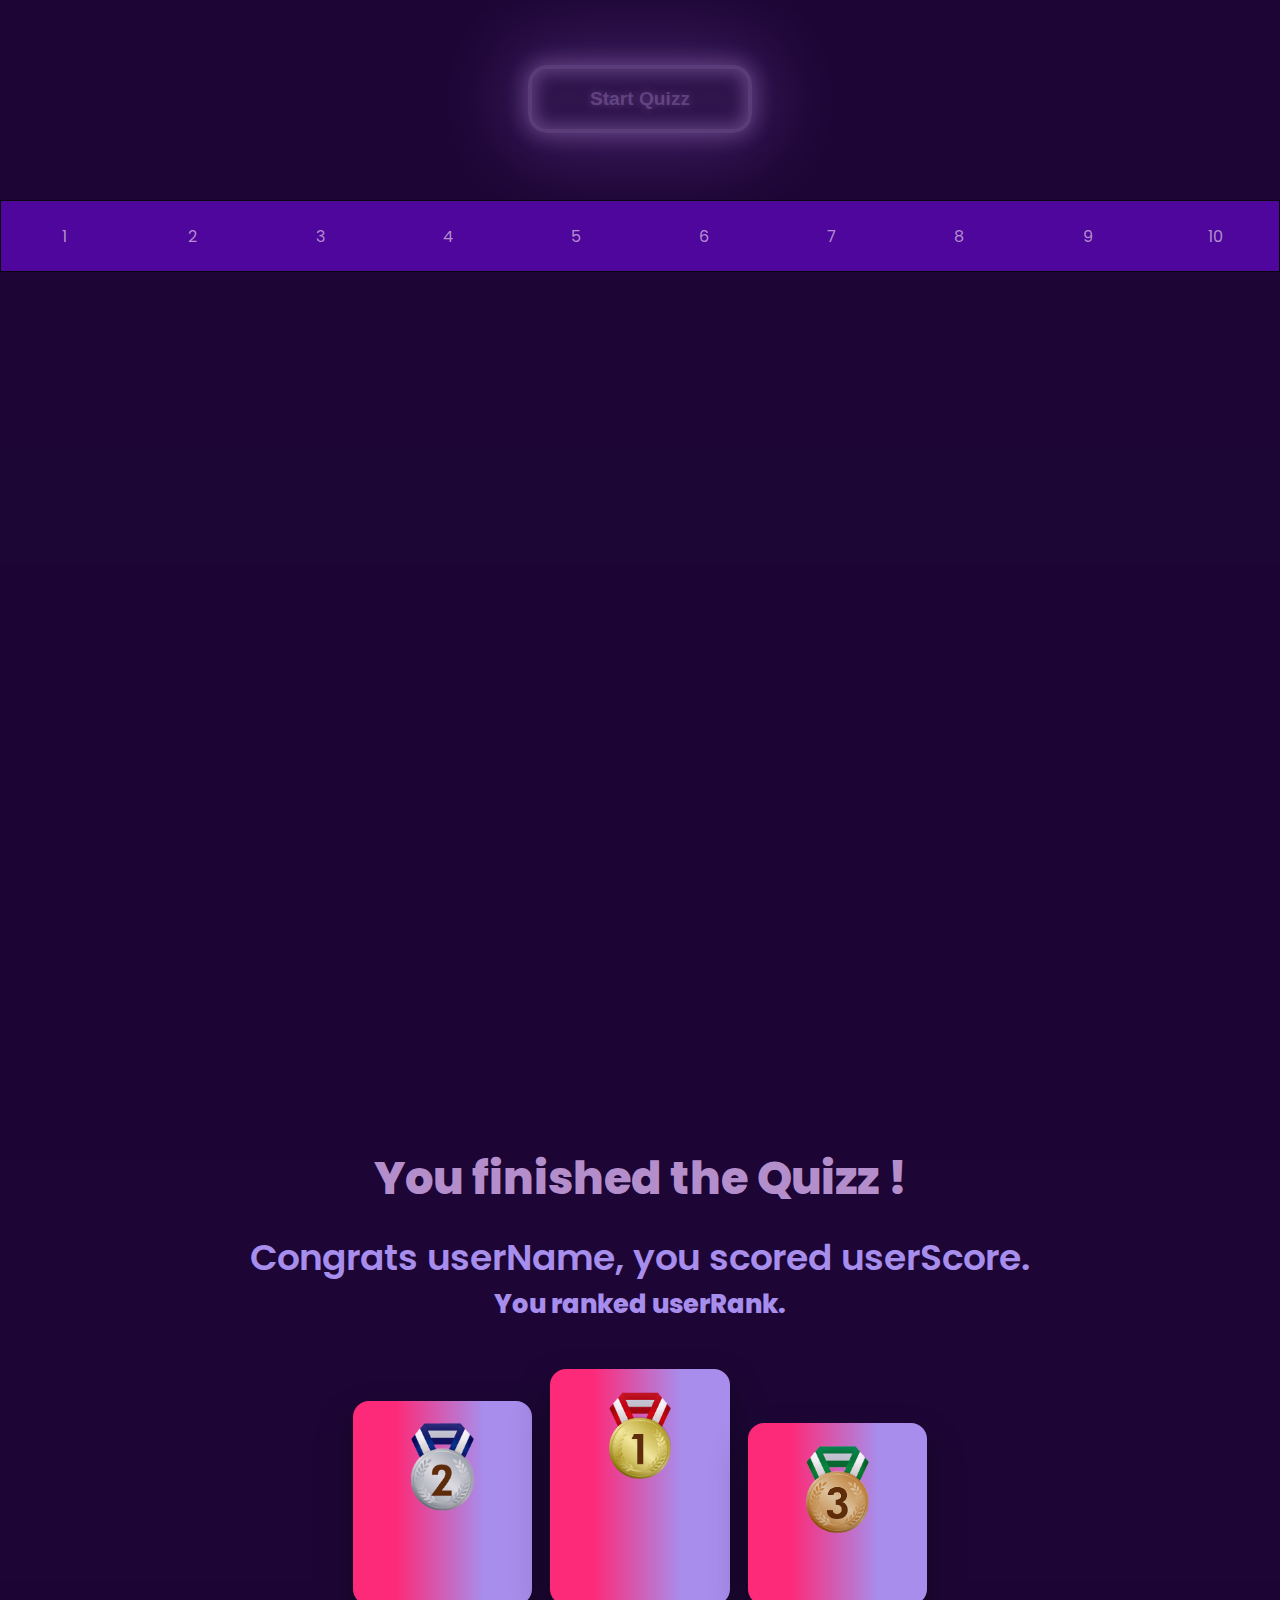
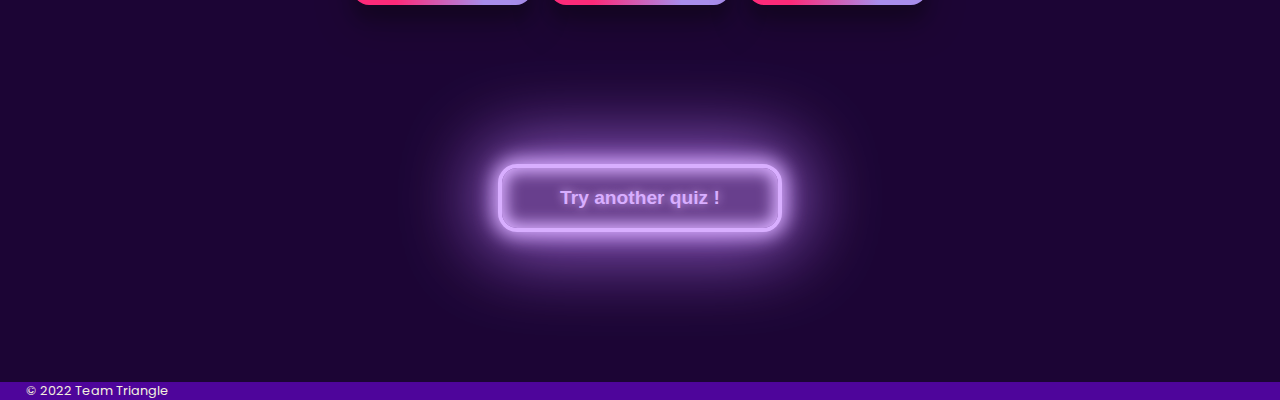
==== commit c9b15ebb: "Final CSS edits with the triangle team" ====
--- a/index.html
+++ b/index.html
@@ -78,29 +78,29 @@
       <p id = "rank" class="text">You ranked userRank.</p>
       <div class="resultsFlexContainer">
         
-        <article class="firstUser">
+        <div class="podium firstUser">
           <img class="avatar" src="./assets/goldenMedal.png" alt="Golden Medal">
         <div>
           <p id="firstUserName"></p>
           <p id="firstUserScore"></p>
         </div>
-        </article>
+      </div>
 
-        <article class="secondUser">
+        <div class="podium secondUser">
           <img class="avatar" src="./assets/silverMedal.png" alt="Silver Medal">
           <div>
           <p id="secondUserName"></p>
           <p id="secondUserScore"></p>
         </div>
-        </article>
+      </div>
 
-        <article class="thirdUser">
+        <div class="podium thirdUser">
           <img class="avatar" src="./assets/bronzeMedal.png" alt="Bronze Medal">
         <div>
           <p id="thirdUserName"></p>
           <p id="thirdUserScore"></p>
         </div>
-        </article>
+      </div>
       </div>
       <button class="neonButton" id="quizzReturn" type="submit" onClick="window.location.reload()">Try another quiz !</button>
       <!-- <a href="#namePage" type="button" class="neonButton"> "Try another quiz !"</a> -->
--- a/styles.css
+++ b/styles.css
@@ -1,3 +1,18 @@
+/* SECTIONS :
+*
+* 0 : GLOBAL
+* 1 : HOME
+* 2 : QUIZ SELECTOR
+* 3 : QUIZ
+* 4 : RESULTS
+* 5 : DESKTOP VERSION
+*
+*/
+
+/*/////////////////////
+//SECTION 0 : GLOBAL //
+/////////////////////*/
+
 /* Mini CSS Reset */
 * {
     margin: 0;
@@ -7,41 +22,34 @@
 
 :root {
   /* Brand Colors */
-  --primary-color:#FF2773;
-  --primary-light: #FF4D95;
-  --secondary-color: #2B1E70;
-  --secondary-light: #252D9B;
+  /* --primary-color:#490097; */
+  --primary-light: rgb(100, 61, 136);
+  --secondary-color: rgba(86, 11, 156, 0.781);;
+  --secondary-light: rgb(72, 10, 129);
 
   /* Text Colors */
   --text-primary: #e5ddee;
   --text-secondary: #fff5ee;
-  --text-tertiary: #B3ABBC;
   --text-light: #b28fc9;
   --text-link: #252D9B;
 
-  /* UI Colors */
-  --info: #2B1E70;
+  /* Score Colors */
   --success: #5CC689;
-  --warning: #EE7D52;
   --error: #FF2773;
 
   /* Background Colors*/
   --primary-background:#15002c;
   --secondary-background: #490097;
-  /* --light-primary-background:;
-  --light-secondary-background:;
-  --dark-primary-background: #15002c;
-  --dark-secondary-background: #490097;   -- Placeholder for future themes */
 
   /* Font Family */
   --font-family: 'Poppins', sans-serif;
 
   /* Font-Size */
-  --XL : 2vh;
-  --L: 1.5vh;
-  --M: 1.25vh;
-  --S: 1vh;
-  --XS: 0.75vh;
+  --XL : clamp(2rem, 3.5vw, 4rem);;
+  --L: clamp(1.25rem, 3vw, 2.25rem);
+  --M: clamp(1.25rem, 2vw, 2.25rem);
+  --S: clamp(1rem, 1.5vw, 2rem);
+  --XS: clamp(0.75rem, 1vw, 1rem);
 
   /* Font-Weight */
   --black : 900;
@@ -61,7 +69,7 @@
 }
 body {
   font-family: var(--font-family);
-  /* overflow:hidden; */
+  overflow:hidden;
 }
 h1 {
   font-size: var(--XL);
@@ -107,7 +115,6 @@
 .mainPage {
   background-color: #5600b5;
   background-image: linear-gradient(180deg, #490097 18%, #15002c 50%);
-  /* background-image: linear-gradient(180deg, #5600b5 18%, #15002c 50%); */
   width: auto;
 }
 button, .primary-button{
@@ -122,9 +129,7 @@
   margin: auto;
   text-align: center;
 }
-/* PARTIE MARIE BUTTON START */
-/* From cssbuttons.io by @adamgiebl */
- .neonButton {
+.neonButton {
   --glow-color: rgb(217, 176, 255);
   --glow-spread-color: rgba(191, 123, 255, 0.781);
   --enhanced-glow-color: rgb(231, 206, 255);
@@ -132,10 +137,10 @@
   border: .25em solid var(--glow-color);
   padding: 1em 3em;
   color: var(--glow-color);
-  font-size: 15px;
+  font-size: var(--S);
   font-weight: bold;
   background-color: var(--btn-color);
-  border-radius: 1em;
+  border-radius: var(--radius-S);
   outline: none;
   box-shadow: 0 0 1em .25em var(--glow-color),
          0 0 4em 1em var(--glow-spread-color),
@@ -149,13 +154,11 @@
   --glow-spread-color: rgba(191, 123, 255, 0.226);
   --enhanced-glow-color: rgba(231, 206, 255, 0.082);
   --btn-color: rgba(100, 61, 136, 0.253);
-  /* border: .25em solid var(--glow-color); */
   padding: 1em 3em;
   color: var(--glow-color);
-  font-size: 15px;
+  font-size: var(--S);
   font-weight: bold;
-  /* background-color: var(--btn-color); */
-  border-radius: 1em;
+  border-radius: var(--radius-S);
   outline: none;
   box-shadow: 0 0 1em .25em var(--glow-color),
          0 0 4em 1em var(--glow-spread-color),
@@ -207,13 +210,6 @@
   color:var(--text-light);
   border:none;
 }
-.cards{
-  box-shadow:var(--level-2)
-}
-
-/*/////////////////////
-//SECTION 0 : GLOBAL //
-/////////////////////*/
 .homeFlexContainer,
 .nameFlexContainer,
 .themeFlexContainer,
@@ -263,7 +259,6 @@
   justify-content: space-between;
   align-items: center;
   height: 15vh;
-  /* overflow:hidden; */
 }
 nav>.neonButton {
   margin-right: 3% ;
@@ -278,11 +273,9 @@
 }
 #welcome h1 {
   padding-bottom: 2%;
-  font-size: 5vh;
 }
 #welcome p {
   margin: 3% 0 10% 0;
-  font-size: 2vh;
 }
 
 /*////////////////////////////
@@ -304,14 +297,12 @@
 .themeFlexContainer {
   display: flex;
   flex-direction: column;
-  /* background-color: var(--primary-background); */
   justify-content: center;
   text-align: center;
   font: var(--extra-bold);
   color: var(--info);
   line-height: 10vh;
   font-family: var(--font-family);
-  /* background-color:var(--primary-background); */
 }
 form {
   width : 80%;
@@ -330,7 +321,6 @@
     width: 100%;
     border-radius: var(--radius-S);
     padding: 20px;
-    font-size:var(--L);
     font-weight: var(--extra-bold);
 }
 .quizzTheme {
@@ -342,11 +332,12 @@
   background-size: cover;
   background-position: center;
   font-size: var(--L);
-  color: var(--secondary-light);
+  color: black;
 }
 .selected {
-  border: rgb(0, 247, 255) 10px solid;  /*REMPLACER PAR VAR*/
-}
+  border: rgb(0, 247, 255) 10px solid; 
+}
+  
 #nameButton {
   width: 70%;
   height: 6vh; 
@@ -354,13 +345,13 @@
   margin: 4vh auto;
 }
 .quizzTheme:nth-child(1) {
-  background-image: url("/assets/logoquizz1.png");
+  background-image: url("./assets/logoquizz1.png");
 }
 .quizzTheme:nth-child(2) {
-  background-image: url("/assets/logoquizz2.png");
+  background-image: url("./assets/logoquizz2.png");
 }
 .quizzTheme:nth-child(3) {
-  background-image: url("/assets/logoquizz3.png");
+  background-image: url("./assets/logoquizz3.png");
 }
 
 /*///////////////////
@@ -370,12 +361,11 @@
   background-color: var(--primary-background);
 }
 .quizFlexContainer h1 {
-  font-size: clamp(1.25rem, 3vw, 2rem);
+  font-size: var(--L);
   color: var(--text-light);
   text-align: center;
 }
 .questionTitle {
-  height:10vh;
   margin:auto 2vh;
 }
 .questionTokens {
@@ -384,6 +374,7 @@
   justify-content: space-around;
   list-style:none;
   width:10vw;
+  height:100vh;
   border: 1px solid black;
   background-color: var(--secondary-light);
 }
@@ -410,11 +401,11 @@
   color: var(--text-primary);
 }
 .testContainer {
-  /* height: 75vh; */
-  display:flex;
+  display: flex;
   flex-direction: column;
   width: -webkit-fill-available;
-  margin:5%;
+  justify-content: space-around;
+  margin: 5%;
 }
 .quizFlexContainer .neonButton {
   height:10vh;
@@ -424,17 +415,15 @@
   display: flex;
   width: 100%;
   flex-direction: column; 
-  /* align-items: center; */
   justify-content: center;
   margin: 30px auto;
 }
 .card {
-  height: 88vh;
+  height: auto;
   display: flex;
   flex-direction: column;
   justify-content: center;
   align-items: center;
-  /* margin-top:10%; */
 }
 .answer-container {
   width: 100%;
@@ -445,14 +434,12 @@
   align-items: center;
 }
 button.cardButton {
-  height: 10vh;
-  /* background-color: var(--primary-background); */
+  height: auto;
   box-shadow: var(--level-2);
-  color:var(--cardglow-color);
+  color: var(--cardglow-color);
   border-radius: var(--radius-M);
   width: 80%;
   margin: 1vh auto;
-  /* background-color: var(--text-light); */
 }
 .cardButton {
   height: 20vh;
@@ -465,15 +452,11 @@
   border: .25em solid var(--cardglow-color);
   padding: 1em 3em;
   color: var(--cardglow-color);
-  font-size: 15px;
+  font-size: var(--XS);
   font-weight: bold;
   background-color: var(--cardbtn-color);
-  border-radius: 1em;
+  border-radius: var(--radius-S);
   outline: none;
-  /* box-shadow: 0 0 1em .25em var(--cardglow-color),
-         0 0 4em 1em var(--cardglow-spread-color), 
-         inset 0 0 .75em .25em var(--cardglow-color); */
-  /* text-shadow: 0 0 .5em var(--cardglow-color); */
   position: relative;
   transition: all 0.3s;
  }
@@ -505,31 +488,20 @@
 .resultsFlexContainer{
   display: flex;
   flex-direction: column;
-  margin-top: 6vh;
+  margin-top: 4vh;
 }
 #congrats{
   color: rgba(166,142,235,1);
   padding-top: 2vh;
-  font-weight: 600;
-  font-size: 2vh;
+  font-weight: var(--semi-bold);
+  font-size: var(--L);
 }
 #rank{
   color: rgba(166,142,235,1);
-  font-weight: 800;
-  font-size: 2vh;
-}
-#congrats{
-  color: rgba(166,142,235,1);
-  padding-top: 1.5vh;
-  font-weight: 600;
-  font-size: 1.5vh;
-}
-#rank{
-  color: rgba(166,142,235,1);
-  font-weight: 800;
-  font-size: 1.5vh;
-}
-.resultsFlexContainer article{
+  font-weight: var(--extra-bold);
+  font-size: var(--M);
+}
+.resultsFlexContainer .podium{
   background: rgb(255,39,115);
   background: linear-gradient(90deg, rgba(255,39,115,1) 24%, rgba(166,142,235,1) 73%);
   display: flex;
@@ -537,16 +509,16 @@
   justify-content: space-evenly;
   align-items: center;
   margin: 1vw 10vw;
-  border-radius: 15px;
+  border-radius: var(--radius-S);
   box-shadow: rgba(0, 0, 0, 0.3) 0px 19px 38px, rgba(0, 0, 0, 0.22) 0px 15px 12px;
 }
-.resultsFlexContainer article div {
+.resultsFlexContainer .podium div {
   margin: 1vh;
 }
-.resultsFlexContainer article p {
+.resultsFlexContainer .podium p {
   color: var(--text-primary);
   font-weight: 900;
-  font-size: 3vh;
+  font-size: var(--M);
   margin: 1vh;
 }
 .avatar {
@@ -557,7 +529,7 @@
   background-color: var(--secondary-background);
 }
 #footer p {
-  font-size:medium;
+  font-size:var(--XS);
   text-align:left;
   margin: auto auto auto 2%;
   color: beige;
@@ -582,19 +554,14 @@
   background-color: #720edd;
 }
 
-
 /*/////////////////////////////
-//SECTION  : DESKTOP VERSION //
+//SECTION 5 : DESKTOP VERSION //
 /////////////////////////////*/
 @media screen and (min-width:769px) {
   nav>.neonButton {
     padding: 1em 3em;
   }
-  #welcome h1 {
-    font-size: 8vh;
-  }
   #welcome p {
-    font-size: 2vh;
     font-weight: var(--bold);
   }
   .questionTokens {
@@ -608,8 +575,6 @@
     flex-direction: column;
   }
   .answer-container {
-    width: 90%;
-    height:80%;
     margin: auto;
     display: grid;
     grid-template-columns: repeat(2,1fr);
@@ -624,6 +589,7 @@
   }
   button.cardButton {
     height: 25vh;
+    font-size: var(--S);
   }
   .resultsFlexContainer {
     flex-direction: row;
@@ -632,7 +598,7 @@
     margin-left: 15vw;
     margin-right: 15vw;
   }
-  .resultsFlexContainer article {
+  .resultsFlexContainer .podium {
     background-color: #a68eeb;
     margin: 1vh;
     display: flex;
@@ -640,15 +606,15 @@
     align-content: flex-start;
     width: 20%;
   }
-  article.firstUser{
+  .podium.firstUser{
     order: 2 ;
     padding-bottom: 11vh;
   }
-  article.secondUser{
+  .podium.secondUser{
     order: 1 ;
     padding-bottom: 7.5vh;
   }
-  article.thirdUser{
+  .podium.thirdUser{
     order: 3 ;
     padding-bottom: 5vh ;
   }
